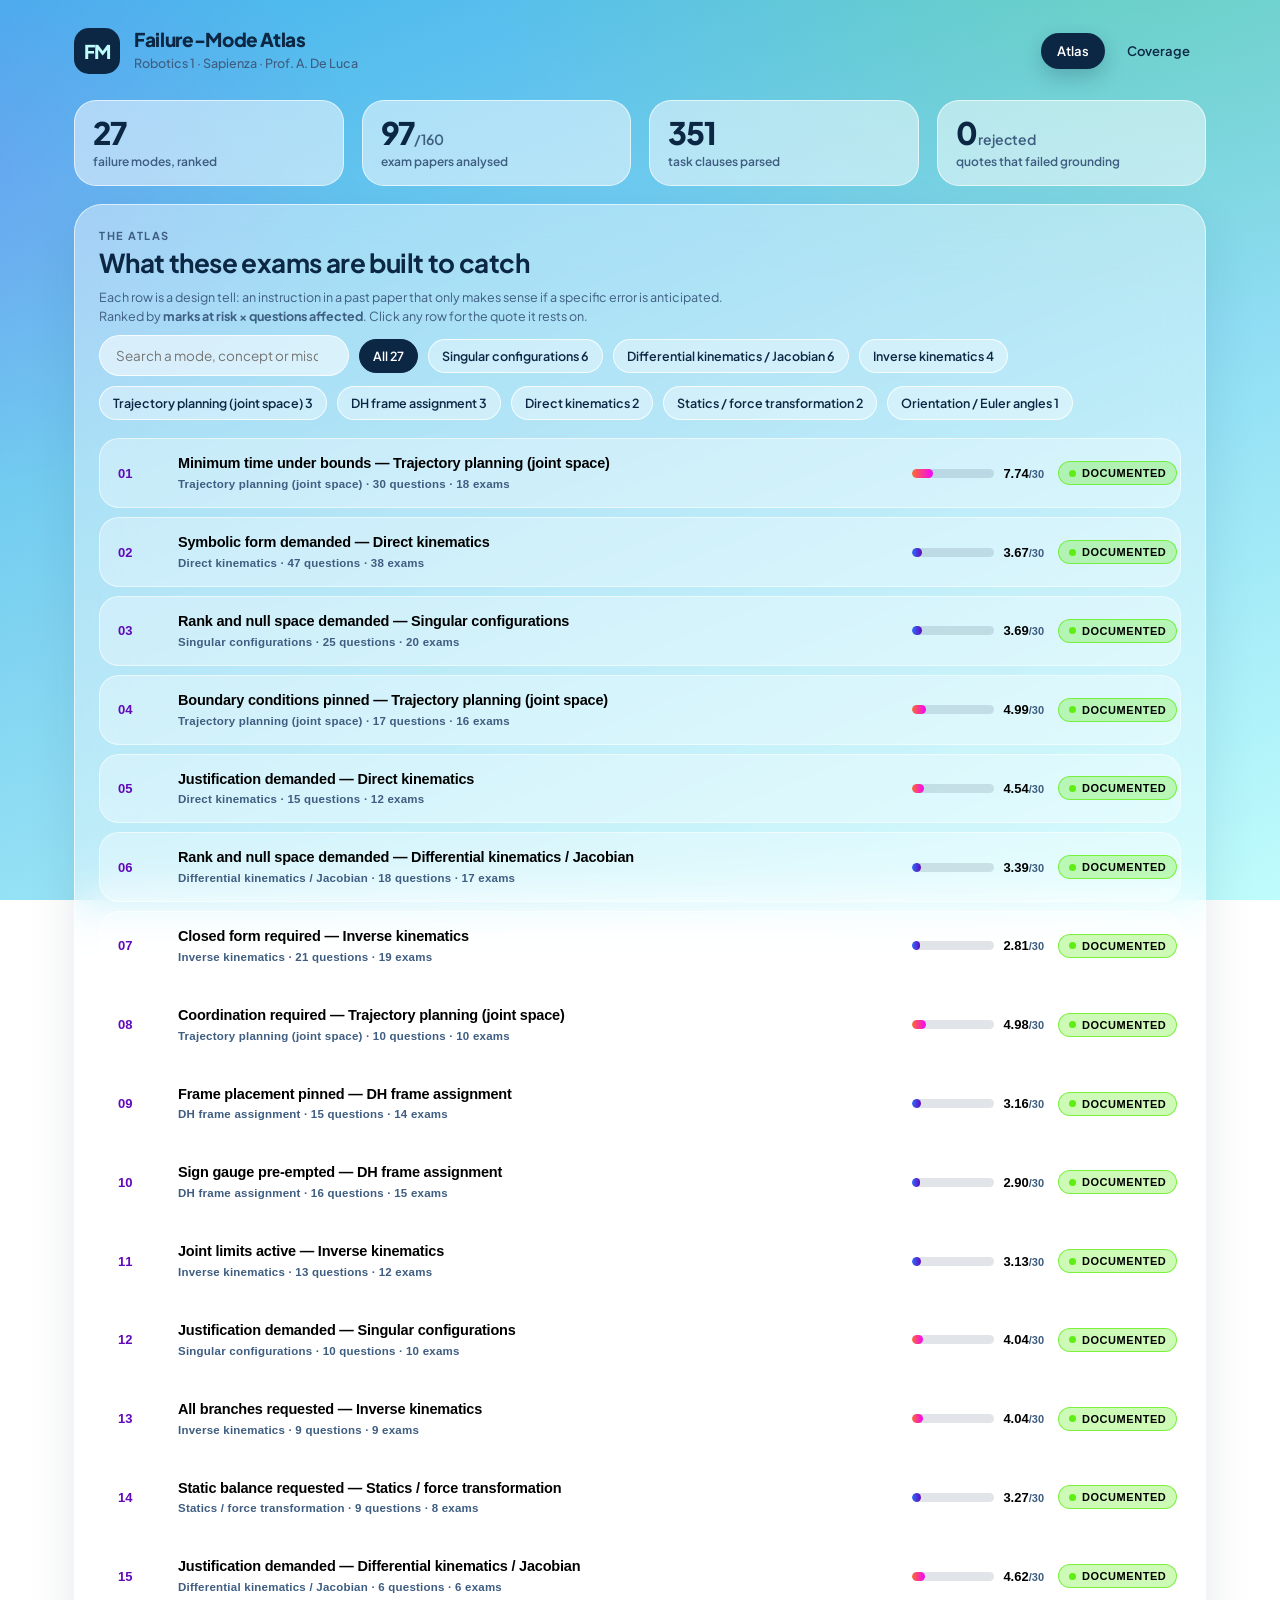
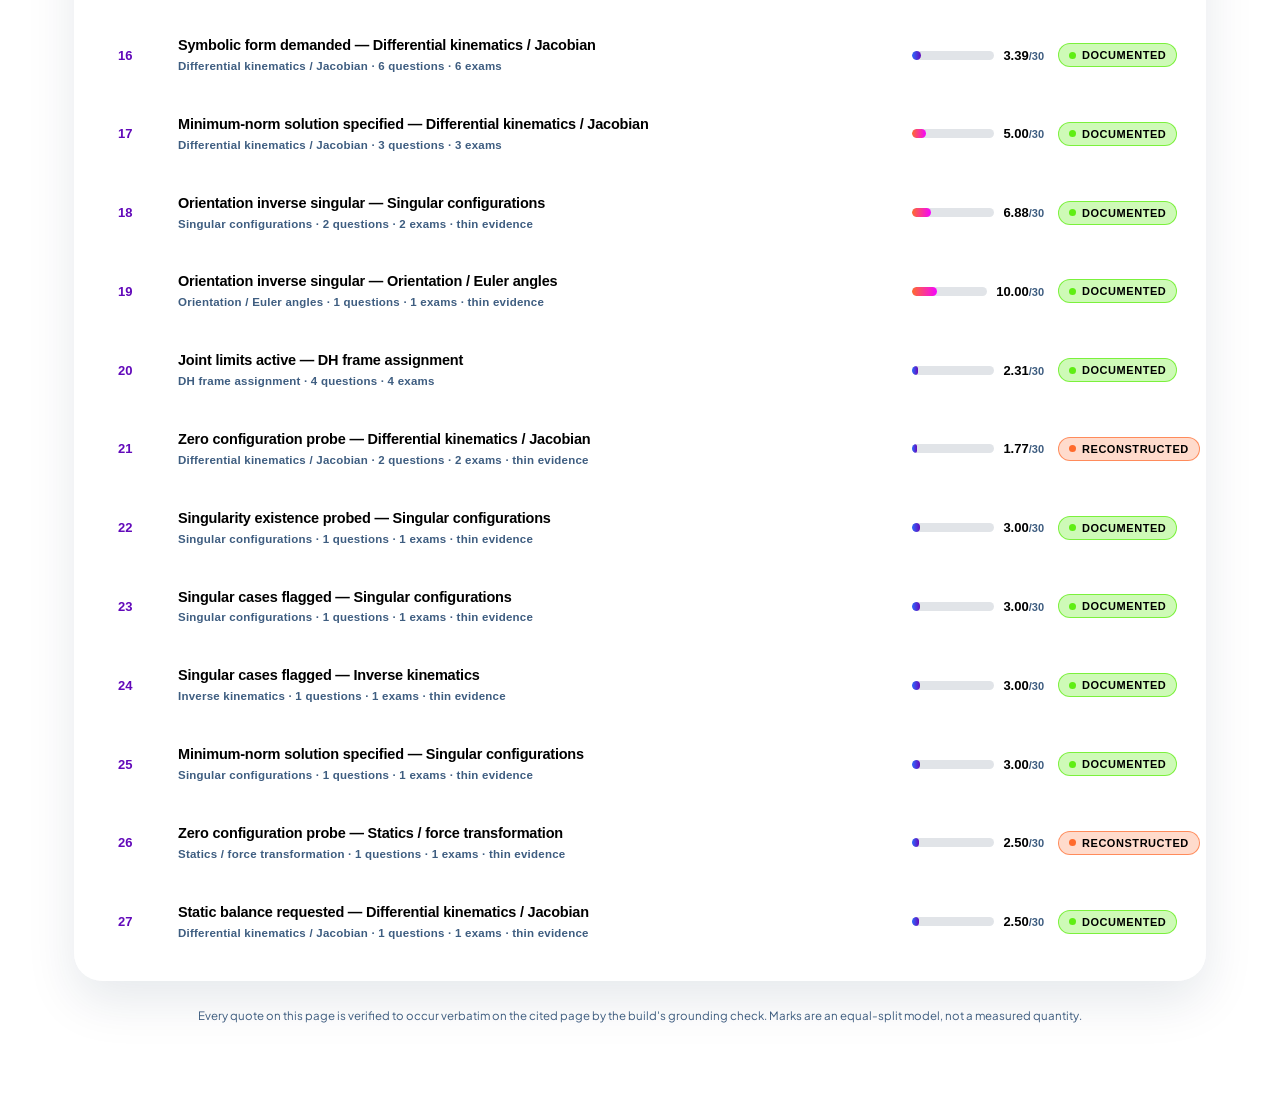
==== web/index.html @ cec6fcbe "feat: failure-mode atlas for Robotics 1 exams Build an evidence-linked atlas of the failure modes a " ====
<!doctype html>
<html lang="en">
<head>
<meta charset="utf-8">
<meta name="viewport" content="width=device-width, initial-scale=1">
<title>Failure-Mode Atlas — Robotics 1</title>
<link rel="preconnect" href="https://fonts.googleapis.com">
<link href="https://fonts.googleapis.com/css2?family=Plus+Jakarta+Sans:wght@400;500;600;700;800&display=swap" rel="stylesheet">
<style>
:root{
  --ink:#0C2744; --muted:#3E5D80;
  --lime:#5FEE13; --orange:#FF6A2C; --blue:#2E6BFF; --magenta:#F404FF; --violet:#6209BA;
  --panel:rgba(255,255,255,.40); --edge:rgba(255,255,255,.62);
  --r:28px;
}
*{box-sizing:border-box}
html,body{margin:0;min-height:100%}
body{
  font-family:"Plus Jakarta Sans",ui-sans-serif,system-ui,-apple-system,"Segoe UI",sans-serif;
  color:var(--ink);
  background:
    radial-gradient(1100px 700px at 88% -10%, rgba(94,238,19,.22), transparent 60%),
    radial-gradient(900px 600px at -10% 20%, rgba(244,4,255,.14), transparent 55%),
    linear-gradient(158deg,#44B4EC 0%,#7FD3F1 45%,#BFFCFC 100%);
  background-attachment:fixed;
  -webkit-font-smoothing:antialiased;
}
a{color:inherit}
.wrap{max-width:1180px;margin:0 auto;padding:28px 24px 80px}

/* ---------- chrome ---------- */
.top{display:flex;align-items:center;gap:18px;flex-wrap:wrap;margin-bottom:26px}
.brand{display:flex;align-items:center;gap:14px;min-width:280px}
.mark{width:46px;height:46px;border-radius:15px;background:var(--ink);color:#BFFCFC;
  display:grid;place-items:center;font-weight:800;font-size:19px;letter-spacing:-.5px;flex:none}
.brand h1{font-size:19px;margin:0;font-weight:800;letter-spacing:-.35px;line-height:1.15}
.brand p{margin:3px 0 0;font-size:12.5px;color:var(--muted);font-weight:500}
nav{display:flex;gap:6px;margin-left:auto;flex-wrap:wrap}
nav a{font-size:13px;font-weight:600;padding:9px 15px;border-radius:999px;text-decoration:none;
  color:var(--ink);border:1px solid transparent;transition:.16s}
nav a:hover{background:rgba(255,255,255,.35)}
nav a.on{background:var(--ink);color:#fff;box-shadow:0 8px 20px rgba(12,39,68,.22)}

/* ---------- panels ---------- */
.panel{background:var(--panel);border:1px solid var(--edge);border-radius:var(--r);
  backdrop-filter:blur(26px);-webkit-backdrop-filter:blur(26px);
  box-shadow:0 20px 50px rgba(12,39,68,.10);padding:24px}
.panel+.panel{margin-top:18px}
.grid{display:grid;gap:18px}
.g4{grid-template-columns:repeat(4,1fr)}
.g2{grid-template-columns:1.45fr 1fr}
@media(max-width:900px){.g4{grid-template-columns:repeat(2,1fr)}.g2{grid-template-columns:1fr}}

/* ---------- type ---------- */
.eyebrow{font-size:11px;letter-spacing:.14em;text-transform:uppercase;color:var(--muted);font-weight:700}
h2{font-size:26px;margin:6px 0 10px;letter-spacing:-.6px;line-height:1.15}
h3{font-size:15px;margin:0 0 10px;letter-spacing:-.2px}
p{margin:0 0 10px;line-height:1.55;font-size:14px}
.small{font-size:12.5px;color:var(--muted);line-height:1.5}
.mono{font-variant-numeric:tabular-nums}

/* ---------- stat cards ---------- */
.stat{background:rgba(255,255,255,.5);border:1px solid var(--edge);border-radius:22px;padding:16px 18px}
.stat .n{font-size:31px;font-weight:800;letter-spacing:-1.2px;line-height:1}
.stat .n small{font-size:14px;font-weight:600;color:var(--muted);letter-spacing:0}
.stat .k{font-size:12px;color:var(--muted);font-weight:600;margin-top:6px}

/* ---------- controls ---------- */
.controls{display:flex;gap:10px;flex-wrap:wrap;align-items:center;margin:4px 0 18px}
input[type=search]{font:inherit;font-size:13.5px;padding:11px 16px;border-radius:999px;
  border:1px solid rgba(255,255,255,.8);background:rgba(255,255,255,.55);color:var(--ink);
  min-width:250px;outline:none}
input[type=search]:focus{background:#fff;border-color:var(--blue);box-shadow:0 0 0 4px rgba(46,107,255,.14)}
.chip{font:inherit;font-size:12.5px;font-weight:600;padding:8px 13px;border-radius:999px;cursor:pointer;
  border:1px solid rgba(255,255,255,.8);background:rgba(255,255,255,.38);color:var(--ink);transition:.15s}
.chip:hover{background:rgba(255,255,255,.7)}
.chip.on{background:var(--ink);color:#fff;border-color:var(--ink)}

/* ---------- rows ---------- */
.rows{display:flex;flex-direction:column;gap:9px}
.row{display:grid;grid-template-columns:46px 1fr 132px 104px;gap:14px;align-items:center;
  padding:15px 18px;border-radius:20px;background:rgba(255,255,255,.34);
  border:1px solid rgba(255,255,255,.55);cursor:pointer;transition:.16s;text-align:left}
.row:hover{background:rgba(255,255,255,.66);transform:translateY(-1px);
  box-shadow:0 14px 30px rgba(12,39,68,.12)}
.row .rank{font-size:13px;font-weight:800;color:var(--violet);font-variant-numeric:tabular-nums}
.row .t{font-size:14.5px;font-weight:700;letter-spacing:-.2px;line-height:1.3}
.row .t span{display:block;font-size:11.5px;font-weight:600;color:var(--muted);margin-top:4px;
  letter-spacing:.02em}
@media(max-width:820px){
  .row{grid-template-columns:38px 1fr;grid-template-areas:"r t" "m m"}
  .row .rank{grid-area:r}.row .t{grid-area:t}.row .meter{grid-area:m}
  .row .qty{display:none}
}

/* ---------- marks meter: a quantity against 30 ---------- */
.meter{display:flex;align-items:center;gap:9px}
.bar{position:relative;height:9px;flex:1;border-radius:99px;background:rgba(12,39,68,.12);overflow:hidden}
.bar i{position:absolute;inset:0 auto 0 0;border-radius:99px;background:linear-gradient(90deg,var(--blue),var(--violet))}
.bar.strong i{background:linear-gradient(90deg,var(--orange),var(--magenta))}
.qty{font-size:13px;font-weight:800;font-variant-numeric:tabular-nums;white-space:nowrap}
.qty small{font-weight:600;color:var(--muted);font-size:11px}

/* ---------- tags ---------- */
.tag{display:inline-flex;align-items:center;gap:6px;font-size:11px;font-weight:700;
  letter-spacing:.05em;text-transform:uppercase;padding:5px 10px;border-radius:99px;
  background:rgba(255,255,255,.6);border:1px solid rgba(255,255,255,.9)}
.dot{width:7px;height:7px;border-radius:99px;display:inline-block;flex:none}
.doc{background:rgba(95,238,19,.30);border-color:rgba(95,238,19,.75)}
.rec{background:rgba(255,106,44,.24);border-color:rgba(255,106,44,.7)}
.thin{background:rgba(244,4,255,.16);border-color:rgba(244,4,255,.5)}

/* ---------- detail ---------- */
.kv{display:grid;grid-template-columns:150px 1fr;gap:8px 18px;font-size:13.5px;line-height:1.5}
.kv dt{color:var(--muted);font-weight:600}
.kv dd{margin:0}
.quote{border-left:3px solid var(--lime);padding:2px 0 2px 16px;margin:8px 0 0;
  font-size:14px;line-height:1.6;letter-spacing:-.1px}
.quote.lecture{border-left-color:var(--blue)}
.evcard{background:rgba(255,255,255,.5);border:1px solid var(--edge);border-radius:20px;padding:16px 18px}
.evcard+.evcard{margin-top:12px}
.evhead{display:flex;align-items:baseline;gap:10px;flex-wrap:wrap;margin-bottom:4px}
.evhead b{font-size:13px}
.evhead code{font-size:11.5px;color:var(--muted);background:rgba(12,39,68,.06);padding:2px 7px;border-radius:6px}
.btn{font:inherit;font-size:12.5px;font-weight:700;padding:9px 14px;border-radius:99px;border:0;
  background:var(--ink);color:#fff;cursor:pointer;text-decoration:none;display:inline-block;transition:.15s}
.btn:hover{background:var(--violet)}
.btn.ghost{background:rgba(255,255,255,.55);color:var(--ink);border:1px solid rgba(255,255,255,.9)}
.btn.ghost:hover{background:#fff}

/* ---------- evidence viewer ---------- */
.page{font-size:13.5px;line-height:1.85;white-space:pre-wrap;word-break:break-word;
  background:rgba(255,255,255,.62);border-radius:20px;padding:22px 24px;
  border:1px solid rgba(255,255,255,.9);max-height:60vh;overflow:auto}
.page mark{background:linear-gradient(180deg,rgba(95,238,19,.55),rgba(95,238,19,.28));
  color:var(--ink);font-weight:700;border-radius:4px;padding:1px 2px;box-decoration-break:clone}
.page .lead{color:var(--muted)}
.pglabel{display:flex;gap:12px;align-items:center;flex-wrap:wrap;margin-bottom:12px}
.cite{font-size:12px;color:var(--muted);display:flex;gap:8px;align-items:center;flex-wrap:wrap}
.cite b{color:var(--ink)}

/* ---------- coverage ---------- */
table{width:100%;border-collapse:collapse;font-size:13px}
th,td{text-align:left;padding:9px 10px;border-bottom:1px solid rgba(12,39,68,.10)}
th{font-size:11px;text-transform:uppercase;letter-spacing:.09em;color:var(--muted);font-weight:700}
td.n{font-variant-numeric:tabular-nums;font-weight:700;width:88px}
.bad{color:#B3200B;font-weight:700}
.good{color:#1F7A00;font-weight:700}
ul{margin:6px 0 0;padding-left:20px;font-size:13.5px;line-height:1.6}
li{margin-bottom:5px}
.note{border-left:3px solid var(--orange);padding:2px 0 2px 14px;font-size:13px;color:var(--ink);
  background:rgba(255,106,44,.08);border-radius:0 12px 12px 0;padding:10px 14px;margin:12px 0}
.kbd{font-size:11.5px;font-weight:700;background:rgba(12,39,68,.08);padding:2px 7px;border-radius:6px}
footer{margin-top:26px;font-size:11.5px;color:var(--muted);text-align:center;line-height:1.6}
</style>
</head>
<body>
<div class="wrap">
  <div class="top">
    <div class="brand">
      <div class="mark">FM</div>
      <div>
        <h1>Failure-Mode Atlas</h1>
        <p>Robotics 1 · Sapienza · Prof. A. De Luca</p>
      </div>
    </div>
    <nav id="nav">
      <a href="#/" data-nav="atlas">Atlas</a>
      <a href="#/coverage" data-nav="coverage">Coverage</a>
    </nav>
  </div>
  <main id="app"></main>
  <footer>
    Every quote on this page is verified to occur verbatim on the cited page by the build's
    grounding check. Marks are an equal-split model, not a measured quantity.
  </footer>
</div>

<script id="d-atlas" type="application/json">[
 {
  "id": "FM-DT-11-trajectory",
  "title": "Minimum time under bounds — Trajectory planning (joint space)",
  "rule_id": "DT-11",
  "trigger": "Minimum-time motion subject to acceleration or velocity bounds.",
  "wrong_turn": "Times the motion by picking a comfortable duration, or uses a symmetric profile that satisfies the bound on one joint only.",
  "root_misconception": "A feasible trajectory is a minimal one if it looks tight.",
  "concepts": [
   "trajectory"
  ],
  "evidence": {
   "exam": {
    "doc": "Robotics1_26.07.13",
    "ref": "Exercise 2, p. 2",
    "quote": "polynomial joint trajectory q(t) that realizes a coordinated motion in minimum time T of two robot joints from q(0) = (0, −π/2) to q(T ) = (π/4, π/4) [rad], with boundary conditions q̇(0) = q̈(0)"
   },
   "lecture": {
    "doc": "13_TrajectoryPlanning",
    "ref": "p. 29",
    "quote": "Trajectory planning in joint space"
   }
  },
  "probe": "Which joint saturates its bound first, and for how long?",
  "correction": "Each joint has its own minimal time under its own bound. The coordinated time is the maximum, then the slower joint is scaled to fill it.",
  "marks_at_risk": 7.74,
  "strength": "documented",
  "confidence": 0.95,
  "questions_affected": 30,
  "exams_affected": 18,
  "marks_per_exam_all": 1.44,
  "occurrences": [
   {
    "doc": "Robotics1_26.07.13",
    "ref": "Robotics1_26.07.13 / Exercise 2 / clause 1",
    "page": 2,
    "quote": "polynomial joint trajectory q(t) that realizes a coordinated motion in minimum time T of two robot joints from q(0) = (0, −π/2) to q(T ) = (π/4, π/4) [rad], with boundary conditions q̇(0) = q̈(0)"
   },
   {
    "doc": "Robotics1_12.01.11",
    "ref": "Robotics1_12.01.11 / Exercise 2 / 3",
    "page": 1,
    "quote": "the obtained minimum time trajectory unique for this problem? Motivate the answer. [150 minutes; open books] Bonus Exercise (30 additional minutes available) Write a Matlab program that plots"
   },
   {
    "doc": "Robotics1_15.02.06",
    "ref": "Robotics1_15.02.06 / Exercise 2 / clause 1",
    "page": 2,
    "quote": "trajectory p(t) from A to B that performs the transfer in minimum time T under the maximum velocity and acceleration constraints kṗ(t)k ≤ Vmax , kp̈(t)k ≤ Amax , t ∈ [0, T ], and the"
   },
   {
    "doc": "Robotics1_15.02.06_long",
    "ref": "Robotics1_15.02.06_long / Exercise 2 / clause 1",
    "page": 2,
    "quote": "trajectory p(t) from A to B that performs the transfer in minimum time T under the maximum velocity and acceleration constraints kṗ(t)k ≤ Vmax , kp̈(t)k ≤ Amax , t ∈ [0, T ], and the"
   }
  ],
  "thin_evidence": false
 },
 {
  "id": "FM-DT-04-direct_kinematics",
  "title": "Symbolic form demanded — Direct kinematics",
  "rule_id": "DT-04",
  "trigger": "The task requires a symbolic expression, not a number.",
  "wrong_turn": "Substitutes the numeric link lengths at the first opportunity, then cannot simplify, factor or find the singular set later.",
  "root_misconception": "Numbers make it concrete, so numbering early is safer.",
  "concepts": [
   "direct_kinematics"
  ],
  "evidence": {
   "exam": {
    "doc": "Robotics1_18.01.11",
    "ref": "Exercise 1, p. 1",
    "quote": "the Denavit-Hartenberg (DH) convention and complete the as- sociated symbolic table of parameters, specifying also the signs of the non-zero constant parameters. Draw the frames and fill in the table directly on the extra sheet"
   },
   "lecture": {
    "doc": "09_DirectKinematics",
    "ref": "p. 8",
    "quote": "Direct kinematics of 2R planar robot just using"
   }
  },
  "probe": "Write k(q) with the link lengths still as symbols; where does l2 appear twice?",
  "correction": "Carry symbols to the end. Numbers are a final check, never an intermediate step, because the structure is what is being marked.",
  "marks_at_risk": 3.67,
  "strength": "documented",
  "confidence": 0.95,
  "questions_affected": 47,
  "exams_affected": 38,
  "marks_per_exam_all": 1.44,
  "occurrences": [
   {
    "doc": "Robotics1_18.01.11",
    "ref": "Robotics1_18.01.11 / Exercise 1 / 1",
    "page": 1,
    "quote": "the Denavit-Hartenberg (DH) convention and complete the as- sociated symbolic table of parameters, specifying also the signs of the non-zero constant parameters. Draw the frames and fill in the table directly on the extra sheet"
   },
   {
    "doc": "Robotics1_19.02.05",
    "ref": "Robotics1_19.02.05 / Exercise 1 / a",
    "page": 1,
    "quote": "ciated table of parameters, specifying the signs of all constant symbolic parameters. Keep base frame (frame 0) and last frame (the end-effector frame 4) as defined in Fig. 1 (these frames satisfy already the DH requirements!)."
   },
   {
    "doc": "Robotics1_23.01.23",
    "ref": "Robotics1_23.01.23 / Exercise 2 / clause 1",
    "page": 1,
    "quote": "Provide then the symbolic expression of w pW (q) in explicit form. 1 TIAGo - Robot Workspace versatility: https://youtu.be/6BwRqwD066g (1’08”); TIAGo - Gravity compensation: https://youtu.be/EjIggPKy0T0 (1’23”). 1"
   },
   {
    "doc": "Robotics1_21.10.19",
    "ref": "Robotics1_21.10.19 / Exercise 2 / clause 1",
    "page": 1,
    "quote": "For the robot in Fig. 1, using the associated symbolic DH parameters, determine a smooth and coordinated rest-to-rest joint trajectory that will move in T seconds the robot gripper from the initial position pi ="
   }
  ],
  "thin_evidence": false
 },
 {
  "id": "FM-DT-10-singularity",
  "title": "Rank and null space demanded — Singular configurations",
  "rule_id": "DT-10",
  "trigger": "The task asks for rank and a null-space basis, not just 'J is singular'.",
  "wrong_turn": "Computes det(J) = 0, declares a singularity, and moves on without producing rank or any basis.",
  "root_misconception": "Singular means the determinant vanished; the structure of what collapsed is extra.",
  "concepts": [
   "singularity"
  ],
  "evidence": {
   "exam": {
    "doc": "Robotics1_18.02.05",
    "ref": "Exercise 3, p. 1",
    "quote": "next a configuration q 0 where J L is full rank, and substitute all the available numerical data in this matrix. Sketch this configuration and compute then a non-zero joint velocity q̇ 0 ∈ R4 such"
   },
   "lecture": {
    "doc": "11_DifferentialKinematics",
    "ref": "p. 32",
    "quote": "finding and analyzing in advance the mobility of a robot helps in singularity avoidance during trajectory planning and motion control"
   }
  },
  "probe": "If det(J) = 0, what is rank(J) here, and name one vector J sends to zero.",
  "correction": "Compute rank explicitly and exhibit a null vector. The null space is the self-motion — that is the physically meaningful output.",
  "marks_at_risk": 3.69,
  "strength": "documented",
  "confidence": 0.95,
  "questions_affected": 25,
  "exams_affected": 20,
  "marks_per_exam_all": 0.76,
  "occurrences": [
   {
    "doc": "Robotics1_18.02.05",
    "ref": "Robotics1_18.02.05 / Exercise 3 / 3",
    "page": 1,
    "quote": "next a configuration q 0 where J L is full rank, and substitute all the available numerical data in this matrix. Sketch this configuration and compute then a non-zero joint velocity q̇ 0 ∈ R4 such"
   },
   {
    "doc": "Robotics1_20.09.11",
    "ref": "Robotics1_20.09.11 / Exercise 4 / clause 1",
    "page": 2,
    "quote": "Find all (singular) configurations q \u0005 where the rank of the Jacobian J (q) is equal to 2 and all configurations q ∗ where the rank is equal to 1."
   },
   {
    "doc": "Robotics1_22.01.11",
    "ref": "Robotics1_22.01.11 / Exercise 3 / iii",
    "page": 2,
    "quote": "singular configuration q s , determine a basis for the null space N {J t (q s )} and a basis for the range space R{J t (q s )}. Both bases should"
   },
   {
    "doc": "Robotics1_22.06.10",
    "ref": "Robotics1_22.06.10 / Exercise 1 / 5",
    "page": 1,
    "quote": "singularity q s where rank J (q s ) = 1, find an admissible end-effector velocity v s ∈ R3 and a joint velocity q̇ s ∈ R3 such that"
   }
  ],
  "thin_evidence": false
 },
 {
  "id": "FM-DT-09-trajectory",
  "title": "Boundary conditions pinned — Trajectory planning (joint space)",
  "rule_id": "DT-09",
  "trigger": "Velocity and acceleration are pinned at both ends.",
  "wrong_turn": "Fits position only and produces a trajectory with a velocity jump at the endpoints, or forgets that a cubic cannot zero acceleration too.",
  "root_misconception": "Boundary conditions on position are the ones that matter; velocity follows along.",
  "concepts": [
   "trajectory"
  ],
  "evidence": {
   "exam": {
    "doc": "Robotics1_15.02.06",
    "ref": "Exercise 2, p. 2",
    "quote": "with trapezoidal speed profile so as to obtain a rest-to-rest circular trajectory p(t) from A to B that performs the transfer in minimum time T under the maximum velocity and acceleration constraints kṗ(t)k ≤ Vmax"
   },
   "lecture": {
    "doc": "13_TrajectoryPlanning",
    "ref": "p. 29",
    "quote": "Trajectory planning in joint space"
   }
  },
  "probe": "How many boundary conditions did you impose, and how many free coefficients does your polynomial have?",
  "correction": "Count degrees of freedom against conditions before choosing the degree. Cubic zeroes velocity; quintic is needed to zero acceleration too.",
  "marks_at_risk": 4.99,
  "strength": "documented",
  "confidence": 0.95,
  "questions_affected": 17,
  "exams_affected": 16,
  "marks_per_exam_all": 0.82,
  "occurrences": [
   {
    "doc": "Robotics1_15.02.06",
    "ref": "Robotics1_15.02.06 / Exercise 2 / clause 1",
    "page": 2,
    "quote": "with trapezoidal speed profile so as to obtain a rest-to-rest circular trajectory p(t) from A to B that performs the transfer in minimum time T under the maximum velocity and acceleration constraints kṗ(t)k ≤ Vmax"
   },
   {
    "doc": "Robotics1_15.02.06_long",
    "ref": "Robotics1_15.02.06_long / Exercise 2 / clause 1",
    "page": 2,
    "quote": "with trapezoidal speed profile so as to obtain a rest-to-rest circular trajectory p(t) from A to B that performs the transfer in minimum time T under the maximum velocity and acceleration constraints kṗ(t)k ≤ Vmax"
   },
   {
    "doc": "Robotics1_21.10.19",
    "ref": "Robotics1_21.10.19 / Exercise 2 / clause 1",
    "page": 1,
    "quote": "the associated symbolic DH parameters, determine a smooth and coordinated rest-to-rest joint trajectory that will move in T seconds the robot gripper from the initial position pi = (a1 + a3 , 0, 0) to the"
   },
   {
    "doc": "Robotics1_21.09.10",
    "ref": "Robotics1_21.09.10 / Exercise 2 / clause 1",
    "page": 1,
    "quote": "generic value L for link lengths), determine a smooth, coordinated rest-to-rest joint trajectory q d (t) that will move the robot in T seconds from the initial value r i = (2L, 0, π/4) of the"
   }
  ],
  "thin_evidence": false
 },
 {
  "id": "FM-DT-08-direct_kinematics",
  "title": "Justification demanded — Direct kinematics",
  "rule_id": "DT-08",
  "trigger": "A 'show that' / 'justify' imperative whose conclusion is already given.",
  "wrong_turn": "Substitutes a number, sees it works, and writes 'verified'. Or restates the claim in different words.",
  "root_misconception": "Matching the stated answer is the same as establishing it.",
  "concepts": [
   "direct_kinematics"
  ],
  "evidence": {
   "exam": {
    "doc": "Robotics1_25.06.11",
    "ref": "Exercise 2, p. 1",
    "quote": "joints!] Evaluate numerically the direct kinematics in this configuration and verify the correctness of the obtained end-effector position and orientation with respect to the base frame RF0 . Figure 1: The ABB CBR 15000 collaborative robot."
   },
   "lecture": {
    "doc": "09_DirectKinematics",
    "ref": "p. 8",
    "quote": "Direct kinematics of 2R planar robot just using"
   }
  },
  "probe": "Show me the step where the conclusion follows — what would break if the claim were false?",
  "correction": "Prove the general case symbolically; use the numeric instance only as a check. 'Show that' is a proof obligation, not a spot-check.",
  "marks_at_risk": 4.54,
  "strength": "documented",
  "confidence": 0.95,
  "questions_affected": 15,
  "exams_affected": 12,
  "marks_per_exam_all": 0.56,
  "occurrences": [
   {
    "doc": "Robotics1_25.06.11",
    "ref": "Robotics1_25.06.11 / Exercise 2 / 4",
    "page": 1,
    "quote": "joints!] Evaluate numerically the direct kinematics in this configuration and verify the correctness of the obtained end-effector position and orientation with respect to the base frame RF0 . Figure 1: The ABB CBR 15000 collaborative robot."
   },
   {
    "doc": "Robotics1_21.06.11",
    "ref": "Robotics1_21.06.11 / Exercise 2 / b",
    "page": 1,
    "quote": "torques and a force) needed for static balance. Comments that justify intuitively some of the obtained results are welcome! 1 Use these coordinates in your developments. Note that q and q are not DH variables. 1"
   },
   {
    "doc": "Robotics1_20.01.07",
    "ref": "Robotics1_20.01.07 / Exercise 3 / d",
    "page": 2,
    "quote": "that the third link has length L = 1 [m]. Show that the parametrized Cartesian task implies also a unique parametrized path in the robot joint space, and provide the analytic expression of q = q(s)."
   },
   {
    "doc": "Robotics1_19.01.11",
    "ref": "Robotics1_19.01.11 / Exercise 3 / b",
    "page": 2,
    "quote": "end-effector acceleration, kp̈k ≤ Ac = 10 m/s2 . (3) Verify whether the previous solution q a∗ (t) satisfies the bound (3) or not. If not, propose a modified joint trajectory q b∗ (t) such that"
   }
  ],
  "thin_evidence": false
 },
 {
  "id": "FM-DT-10-jacobian",
  "title": "Rank and null space demanded — Differential kinematics / Jacobian",
  "rule_id": "DT-10",
  "trigger": "The task asks for rank and a null-space basis, not just 'J is singular'.",
  "wrong_turn": "Computes det(J) = 0, declares a singularity, and moves on without producing rank or any basis.",
  "root_misconception": "Singular means the determinant vanished; the structure of what collapsed is extra.",
  "concepts": [
   "jacobian"
  ],
  "evidence": {
   "exam": {
    "doc": "Robotics1_18.02.05",
    "ref": "Exercise 3, p. 1",
    "quote": "next a configuration q 0 where J L is full rank, and substitute all the available numerical data in this matrix. Sketch this configuration and compute then a non-zero joint velocity q̇ 0 ∈ R4 such"
   },
   "lecture": {
    "doc": "11_DifferentialKinematics",
    "ref": "p. 2",
    "quote": "instantaneous velocity mappings can be obtained through time differentiation of the direct kinematics or in a geometric way, directly at the differential level"
   }
  },
  "probe": "If det(J) = 0, what is rank(J) here, and name one vector J sends to zero.",
  "correction": "Compute rank explicitly and exhibit a null vector. The null space is the self-motion — that is the physically meaningful output.",
  "marks_at_risk": 3.39,
  "strength": "documented",
  "confidence": 0.95,
  "questions_affected": 18,
  "exams_affected": 17,
  "marks_per_exam_all": 0.59,
  "occurrences": [
   {
    "doc": "Robotics1_18.02.05",
    "ref": "Robotics1_18.02.05 / Exercise 3 / 3",
    "page": 1,
    "quote": "next a configuration q 0 where J L is full rank, and substitute all the available numerical data in this matrix. Sketch this configuration and compute then a non-zero joint velocity q̇ 0 ∈ R4 such"
   },
   {
    "doc": "Robotics1_20.09.11",
    "ref": "Robotics1_20.09.11 / Exercise 4 / clause 1",
    "page": 2,
    "quote": "Find all (singular) configurations q \u0005 where the rank of the Jacobian J (q) is equal to 2 and all configurations q ∗ where the rank is equal to 1."
   },
   {
    "doc": "Robotics1_25.01.13_with_midterm_text",
    "ref": "Robotics1_25.01.13_with_midterm_text / Exercise 1 / b",
    "page": 1,
    "quote": "When the robot is in a configuration q s with all strictly positive joint values and such that the matrix J p (q s ) loses rank:"
   },
   {
    "doc": "Robotics1_17.07.11",
    "ref": "Robotics1_17.07.11 / Exercise 1 / 3",
    "page": 1,
    "quote": "Derive the explicit expression of the 6 × 5 geometric Jacobian J (q) and analyze if and when this matrix loses full rank."
   }
  ],
  "thin_evidence": false
 },
 {
  "id": "FM-DT-06-inverse_kinematics",
  "title": "Closed form required — Inverse kinematics",
  "rule_id": "DT-06",
  "trigger": "The task asks for an analytic inverse, not an iterative one.",
  "wrong_turn": "Sets up Newton's iteration and stops when the residual is small, delivering a point rather than a solution set.",
  "root_misconception": "A sufficiently good numeric answer is the same object as the closed form.",
  "concepts": [
   "inverse_kinematics"
  ],
  "evidence": {
   "exam": {
    "doc": "Robotics1_Midterm_2025-26_25.11.21",
    "ref": "Exercise 5b, p. 2",
    "quote": "For a desired r d , solve in closed form the inverse kinematics problem of this robot, assuming that joints have unlimited range. In doing so, identify the conditions for the existence and the"
   },
   "lecture": {
    "doc": "10_InverseKinematics",
    "ref": "p. 3",
    "quote": "Inverse kinematics problem"
   }
  },
  "probe": "How many distinct q map to your p_d, and which equation did you use to separate them?",
  "correction": "Isolate q1 from the position equation, then solve the remaining planar sub-problem. The count of branches is part of the answer.",
  "marks_at_risk": 2.81,
  "strength": "documented",
  "confidence": 0.95,
  "questions_affected": 21,
  "exams_affected": 19,
  "marks_per_exam_all": 0.55,
  "occurrences": [
   {
    "doc": "Robotics1_Midterm_2025-26_25.11.21",
    "ref": "Robotics1_Midterm_2025-26_25.11.21 / Exercise 5 / b",
    "page": 2,
    "quote": "For a desired r d , solve in closed form the inverse kinematics problem of this robot, assuming that joints have unlimited range. In doing so, identify the conditions for the existence and the"
   },
   {
    "doc": "Robotics1_24.11.07_text",
    "ref": "Robotics1_24.11.07_text / Exercise 2 / clause 1",
    "page": 1,
    "quote": "variables in Exercise 1, solve the inverse kinematics problem in closed form for the PPR planar robot in terms of\b the components of the end-effector task vector r = (w pe,x , w pe,y , w"
   },
   {
    "doc": "Robotics1_Midterm_2026-27_26.11.13_text",
    "ref": "Robotics1_Midterm_2026-27_26.11.13_text / Exercise 3 / 3",
    "page": 1,
    "quote": "last DH frame, find all inverse kinematics (IK) solutions in closed form. Characterize the regular case, singular cases (if any), and when no solution exists (if this may happen)."
   },
   {
    "doc": "Robotics1_MidTerm_2024-25_24.11.22",
    "ref": "Robotics1_MidTerm_2024-25_24.11.22 / Exercise 5 / 2",
    "page": 2,
    "quote": "Solve the inverse kinematics problem in closed form for a given r d ∈ R4 , determining also the possible singular situations. With L = 1.5 m, provide the numerical solutions for"
   }
  ],
  "thin_evidence": false
 },
 {
  "id": "FM-DT-12-trajectory",
  "title": "Coordination required — Trajectory planning (joint space)",
  "rule_id": "DT-12",
  "trigger": "Two joints or two robots must arrive together.",
  "wrong_turn": "Plans each joint independently to its own minimum time, so they finish at different instants and the path is not what was asked.",
  "root_misconception": "Synchronising is a detail of presentation; each axis is a separate problem.",
  "concepts": [
   "trajectory"
  ],
  "evidence": {
   "exam": {
    "doc": "Robotics1_21.10.19",
    "ref": "Exercise 2, p. 1",
    "quote": "using the associated symbolic DH parameters, determine a smooth and coordinated rest-to-rest joint trajectory that will move in T seconds the robot gripper from the initial position pi = (a1 + a3 , 0, 0) to"
   },
   "lecture": {
    "doc": "13_TrajectoryPlanning",
    "ref": "p. 29",
    "quote": "Trajectory planning in joint space"
   }
  },
  "probe": "Joint 2 finishes after joint 1 — what is the end-effector doing in between?",
  "correction": "Plan per joint, take the maximum duration, then time-scale every other joint to match. Coordination is a constraint, not a tidy-up.",
  "marks_at_risk": 4.98,
  "strength": "documented",
  "confidence": 0.95,
  "questions_affected": 10,
  "exams_affected": 10,
  "marks_per_exam_all": 0.51,
  "occurrences": [
   {
    "doc": "Robotics1_21.10.19",
    "ref": "Robotics1_21.10.19 / Exercise 2 / clause 1",
    "page": 1,
    "quote": "using the associated symbolic DH parameters, determine a smooth and coordinated rest-to-rest joint trajectory that will move in T seconds the robot gripper from the initial position pi = (a1 + a3 , 0, 0) to"
   },
   {
    "doc": "Robotics1_26.07.13",
    "ref": "Robotics1_26.07.13 / Exercise 2 / clause 1",
    "page": 2,
    "quote": "Determine a polynomial joint trajectory q(t) that realizes a coordinated motion in minimum time T of two robot joints from q(0) = (0, −π/2) to q(T ) = (π/4, π/4) [rad], with boundary conditions q̇(0)"
   },
   {
    "doc": "Robotics1_21.09.10",
    "ref": "Robotics1_21.09.10 / Exercise 2 / clause 1",
    "page": 1,
    "quote": "generic value L for link lengths), determine a smooth, coordinated rest-to-rest joint trajectory q d (t) that will move the robot in T seconds from the initial value r i = (2L, 0, π/4) of"
   },
   {
    "doc": "Robotics1_20.01.07",
    "ref": "Robotics1_20.01.07 / Exercise 3 / b",
    "page": 2,
    "quote": "From this state, plan a state-to-rest coordinated Cartesian motion that will complete the task in a given time T = 2, with continuity up to the acceleration (including at the two ends"
   }
  ],
  "thin_evidence": false
 },
 {
  "id": "FM-DT-14-dh_frames",
  "title": "Frame placement pinned — DH frame assignment",
  "rule_id": "DT-14",
  "trigger": "The task dictates where a frame origin must sit.",
  "wrong_turn": "Places the last frame at the flange instead of the specified point, then inherits an offset that contaminates every later answer.",
  "root_misconception": "Frame origins are arbitrary as long as the transform is right.",
  "concepts": [
   "dh_frames"
  ],
  "evidence": {
   "exam": {
    "doc": "Robotics1_17.01.11",
    "ref": "Exercise 1, p. 1",
    "quote": "the link frames according to the Denavit-Hartenberg convention. Place the origin of the last frame coincident with point P . Make the free choices that are available so as to eliminate (i.e., “zeroing out”) as many"
   },
   "lecture": {
    "doc": "09_DirectKinematics",
    "ref": "p. 12",
    "quote": "Denavit-Hartenberg (DH) frames joint axis joint axis joint"
   }
  },
  "probe": "Your origin sits at the flange — what is the constant offset to P, and which matrix absorbed it?",
  "correction": "Place origins to the stated rule first; frame choice is a convention you must honour, and every downstream matrix depends on it.",
  "marks_at_risk": 3.16,
  "strength": "documented",
  "confidence": 0.95,
  "questions_affected": 15,
  "exams_affected": 14,
  "marks_per_exam_all": 0.46,
  "occurrences": [
   {
    "doc": "Robotics1_17.01.11",
    "ref": "Robotics1_17.01.11 / Exercise 1 / 1",
    "page": 1,
    "quote": "the link frames according to the Denavit-Hartenberg convention. Place the origin of the last frame coincident with point P . Make the free choices that are available so as to eliminate (i.e., “zeroing out”) as many"
   },
   {
    "doc": "Robotics1_23.03.24_text",
    "ref": "Robotics1_23.03.24_text / Exercise 1 / 1",
    "page": 1,
    "quote": "convention and provide the corresponding table of parameters. The origin of the last DH frame should coincide with point P . Specify the signs of the linear DH parameters that are constant and non-zero, as"
   },
   {
    "doc": "Robotics1_26.09.14",
    "ref": "Robotics1_26.09.14 / Exercise 3 / a",
    "page": 2,
    "quote": "frames according to the standard Denavit-Hartenberg (DH) convention, placing the origin of the last frame at point P . Draw the DH frames on the robot and provide the corresponding table of parameters."
   },
   {
    "doc": "Robotics1_26.01.12",
    "ref": "Robotics1_26.01.12 / Exercise 1 / 1",
    "page": 1,
    "quote": "Denavit-Hartenberg (DH) convention and determine the corresponding table of parameters. Place the origin of the last DH frame at the center of the rolling tool. Draw the frames directly on the figure."
   }
  ],
  "thin_evidence": false
 },
 {
  "id": "FM-DT-01-dh_frames",
  "title": "Sign gauge pre-empted — DH frame assignment",
  "rule_id": "DT-01",
  "trigger": "The task constrains the sign of the DH parameters before the student starts.",
  "wrong_turn": "Assigns z-axes in the opposite direction, so d or a come out negative, then flips a sign somewhere downstream to compensate.",
  "root_misconception": "DH parameters are whatever the diagram shows; the convention is decoration rather than a gauge choice you must declare.",
  "concepts": [
   "dh_frames"
  ],
  "evidence": {
   "exam": {
    "doc": "Robotics1_24.02.16",
    "ref": "Exercise 2a, p. 2",
    "quote": "Denavit-Hartenberg (D-H) convention, so that all constant D-H parameters are non-negative. Provide the table with the corresponding parameters. The first frame should be placed on the floor at the robot base and the origin of the"
   },
   "lecture": {
    "doc": "09_DirectKinematics",
    "ref": "p. 12",
    "quote": "Denavit-Hartenberg (DH) frames joint axis joint axis joint"
   }
  },
  "probe": "For this arm, which DH entries can be made nonnegative, and which axis direction did you have to reverse to do it?",
  "correction": "Fix the z-axis direction rule first, then read the table off. Verify the sign of every d and a against the drawn axis before writing k(q).",
  "marks_at_risk": 2.9,
  "strength": "documented",
  "confidence": 0.95,
  "questions_affected": 16,
  "exams_affected": 15,
  "marks_per_exam_all": 0.45,
  "occurrences": [
   {
    "doc": "Robotics1_24.02.16",
    "ref": "Robotics1_24.02.16 / Exercise 2 / a",
    "page": 2,
    "quote": "Denavit-Hartenberg (D-H) convention, so that all constant D-H parameters are non-negative. Provide the table with the corresponding parameters. The first frame should be placed on the floor at the robot base and the origin of the"
   },
   {
    "doc": "Robotics1_26.07.13",
    "ref": "Robotics1_26.07.13 / Exercise 1 / a",
    "page": 1,
    "quote": "frames according to the standard Denavit-Hartenberg (DH) convention so that all constant DH parameters are nonnegative. Place the origin of the last DH frame at point P . Draw the frames directly on the figure. Provide"
   },
   {
    "doc": "Robotics1_18.03.27",
    "ref": "Robotics1_18.03.27 / Exercise 1 / 1",
    "page": 1,
    "quote": "associated table of parameters so that all constant parameters are non-negative. Draw the frames and fill in the table directly on the extra sheet #1 provided separately. The two DH frames 0 and 5 are already"
   },
   {
    "doc": "Robotics1_20.01.07",
    "ref": "Robotics1_20.01.07 / Exercise 3 / d",
    "page": 2,
    "quote": "and assume that the prismatic joint range is limited to non-negative values of q2 and that the third link has length L = 1 [m]. Show that the parametrized Cartesian task implies also a unique parametrized"
   }
  ],
  "thin_evidence": false
 },
 {
  "id": "FM-DT-13-inverse_kinematics",
  "title": "Joint limits active — Inverse kinematics",
  "rule_id": "DT-13",
  "trigger": "The workspace question is posed with finite joint ranges.",
  "wrong_turn": "Draws the reachable workspace from link lengths alone, giving an annulus that the joint limits actually cut away.",
  "root_misconception": "Workspace is a geometric property of the arm, independent of the joints' travel.",
  "concepts": [
   "inverse_kinematics"
  ],
  "evidence": {
   "exam": {
    "doc": "Robotics1_14.10.27",
    "ref": "Exercise 2b, p. 1",
    "quote": "the following, neglect the presence of joint limits. When the robot arm is fully stretched along the x0 axis, determine, if possible, a joint velocity q̇ ∈ R4 that realizes the following"
   },
   "lecture": {
    "doc": "10_InverseKinematics",
    "ref": "p. 3",
    "quote": "Inverse kinematics problem"
   }
  },
  "probe": "Which part of your annulus is unreachable because q2 cannot exceed its stop?",
  "correction": "Intersect the geometric workspace with the image of the joint box. Report the boundary that comes from limits, not from link lengths.",
  "marks_at_risk": 3.13,
  "strength": "documented",
  "confidence": 0.95,
  "questions_affected": 13,
  "exams_affected": 12,
  "marks_per_exam_all": 0.39,
  "occurrences": [
   {
    "doc": "Robotics1_14.10.27",
    "ref": "Robotics1_14.10.27 / Exercise 2 / b",
    "page": 1,
    "quote": "the following, neglect the presence of joint limits. When the robot arm is fully stretched along the x0 axis, determine, if possible, a joint velocity q̇ ∈ R4 that realizes the following"
   },
   {
    "doc": "Robotics1_14.01.09",
    "ref": "Robotics1_14.01.09 / Exercise 1 / 3",
    "page": 1,
    "quote": "Assuming that the two prismatic joints have a limited range, |qi | < D (i = 1, 2) with D > L: – draw the primary and secondary workspaces of the robot, respectively WS1"
   },
   {
    "doc": "Robotics1_Midterm_2026-27_26.11.13_text",
    "ref": "Robotics1_Midterm_2026-27_26.11.13_text / Exercise 3 / 3",
    "page": 1,
    "quote": "Assume that both joints have un limited range. For a desired planar position p̄d = (pdx , pdy ) ↓ R2 of the last DH frame, find all inverse kinematics (IK) solutions"
   },
   {
    "doc": "Robotics1_21.09.10",
    "ref": "Robotics1_21.09.10 / Exercise 1 / d",
    "page": 1,
    "quote": "Draw the primary and secondary workspaces for this robot, when the prismatic joint has a finite range q1 ∈ [0, L] while the revolute joints have unlimited range."
   }
  ],
  "thin_evidence": false
 },
 {
  "id": "FM-DT-08-singularity",
  "title": "Justification demanded — Singular configurations",
  "rule_id": "DT-08",
  "trigger": "A 'show that' / 'justify' imperative whose conclusion is already given.",
  "wrong_turn": "Substitutes a number, sees it works, and writes 'verified'. Or restates the claim in different words.",
  "root_misconception": "Matching the stated answer is the same as establishing it.",
  "concepts": [
   "singularity"
  ],
  "evidence": {
   "exam": {
    "doc": "Robotics1_12.02.09",
    "ref": "Exercise 3, p. 2",
    "quote": "robot configuration. In case it can, provide some reasoning to justify how to execute the desired trajectory; else, explain in detail why this is not possible. \u0001T"
   },
   "lecture": {
    "doc": "11_DifferentialKinematics",
    "ref": "p. 32",
    "quote": "finding and analyzing in advance the mobility of a robot helps in singularity avoidance during trajectory planning and motion control"
   }
  },
  "probe": "Show me the step where the conclusion follows — what would break if the claim were false?",
  "correction": "Prove the general case symbolically; use the numeric instance only as a check. 'Show that' is a proof obligation, not a spot-check.",
  "marks_at_risk": 4.04,
  "strength": "documented",
  "confidence": 0.95,
  "questions_affected": 10,
  "exams_affected": 10,
  "marks_per_exam_all": 0.42,
  "occurrences": [
   {
    "doc": "Robotics1_12.02.09",
    "ref": "Robotics1_12.02.09 / Exercise 3 / 1",
    "page": 2,
    "quote": "robot configuration. In case it can, provide some reasoning to justify how to execute the desired trajectory; else, explain in detail why this is not possible. \u0001T"
   },
   {
    "doc": "Robotics1_23.06.12",
    "ref": "Robotics1_23.06.12 / Exercise 3 / 2",
    "page": 2,
    "quote": "singular configuration. With the robot at q 0 , show that one of the two following six-dimensional end-effector velocities     0 0  3  0 \u0012 \u0013   \u0012 \u0013"
   },
   {
    "doc": "Robotics1_Midterm_2026-27_26.11.13_text",
    "ref": "Robotics1_Midterm_2026-27_26.11.13_text / Exercise 1 / clause 2",
    "page": 1,
    "quote": "Show that it is possible to find a combination of ωi and ωf such that the associated path encounters a singular case for the inverse representation"
   },
   {
    "doc": "Robotics1_24.02.16",
    "ref": "Robotics1_24.02.16 / Exercise 4 / a",
    "page": 3,
    "quote": "Show that the entire desired trajectory pd (t) ∈ R3 belongs to the primary workspace of the robot and that it can be traced without encountering"
   }
  ],
  "thin_evidence": false
 },
 {
  "id": "FM-DT-07-inverse_kinematics",
  "title": "All branches requested — Inverse kinematics",
  "rule_id": "DT-07",
  "trigger": "The wording asks for the complete solution set.",
  "wrong_turn": "Stops at the first root the quadratic returns, or drops the branch that would require a negative joint angle.",
  "root_misconception": "The solution you found is the solution; other roots are artefacts of the algebra.",
  "concepts": [
   "inverse_kinematics"
  ],
  "evidence": {
   "exam": {
    "doc": "Robotics1_16.09.12",
    "ref": "Exercise 1, p. 1",
    "quote": "expressed by a rotation matrix R, and provides as output all solutions for the wrist angles (q4 , q5 , q6 ) in the regular case. Charac- terize also the singular cases, and explain what happens"
   },
   "lecture": {
    "doc": "10_InverseKinematics",
    "ref": "p. 3",
    "quote": "Inverse kinematics problem"
   }
  },
  "probe": "Your quadratic had two roots — where did the second one go?",
  "correction": "Enumerate branches explicitly and budget for them. Count solutions before computing them, so a missing one is visible.",
  "marks_at_risk": 4.04,
  "strength": "documented",
  "confidence": 0.95,
  "questions_affected": 9,
  "exams_affected": 9,
  "marks_per_exam_all": 0.37,
  "occurrences": [
   {
    "doc": "Robotics1_16.09.12",
    "ref": "Robotics1_16.09.12 / Exercise 1 / 1",
    "page": 1,
    "quote": "expressed by a rotation matrix R, and provides as output all solutions for the wrist angles (q4 , q5 , q6 ) in the regular case. Charac- terize also the singular cases, and explain what happens"
   },
   {
    "doc": "Robotics1_MidTerm_2019-20_19.11.29",
    "ref": "Robotics1_MidTerm_2019-20_19.11.29 / Exercise 3 / 4",
    "page": 2,
    "quote": "Provide all solutions, if any, to each of the following three inverse kinematics problems, where the end-effector position pe ∈ R2 (i.e., reduced to the plane of"
   },
   {
    "doc": "Robotics1_22.07.08",
    "ref": "Robotics1_22.07.08 / Exercise 2 / clause 1",
    "page": 1,
    "quote": "sin q3 Provide the closed-form expression of all inverse kinematics solutions q = f −1 (pd ) that realize a desired end-effector position pd ∈ W S1 ."
   },
   {
    "doc": "Robotics1_17.04.11",
    "ref": "Robotics1_17.04.11 / Exercise 1 / 2",
    "page": 1,
    "quote": "and L2 = L3 = 1.5 [m], determine all inverse kinematics solutions in numerical \u0001T form associated to the end-effector position p = −1 1 1.5 [m]."
   }
  ],
  "thin_evidence": false
 },
 {
  "id": "FM-DT-16-statics",
  "title": "Static balance requested — Statics / force transformation",
  "rule_id": "DT-16",
  "trigger": "Torques are requested for a held configuration under gravity.",
  "wrong_turn": "Balances forces at the end-effector instead of transforming the wrench back through J^T, or forgets gravity acts at each centre of mass.",
  "root_misconception": "Static equilibrium is a force balance at the point where the load is.",
  "concepts": [
   "statics"
  ],
  "evidence": {
   "exam": {
    "doc": "Robotics1_26.09.14",
    "ref": "Exercise 3e, p. 2",
    "quote": "applied to P that needs no joint torque/force to be statically balanced. f ) Draw the primary workspace of this RP robot when the revolute joint is unrestricted and the prismatic joint has a limited range"
   },
   "lecture": {
    "doc": "12b_StaticsForceTransformations",
    "ref": "p. 12",
    "quote": "in singular configurations, there are directions in the task space where external forces are balanced without the need of any joint torque"
   }
  },
  "probe": "Where does the payload weight enter your torque expression, and what happened to each link's own weight?",
  "correction": "Write τ = J^T F for the external wrench and add the gravity term per link. Statics is a transformation, not a free-body diagram.",
  "marks_at_risk": 3.27,
  "strength": "documented",
  "confidence": 0.95,
  "questions_affected": 9,
  "exams_affected": 8,
  "marks_per_exam_all": 0.27,
  "occurrences": [
   {
    "doc": "Robotics1_26.09.14",
    "ref": "Robotics1_26.09.14 / Exercise 3 / e",
    "page": 2,
    "quote": "applied to P that needs no joint torque/force to be statically balanced. f ) Draw the primary workspace of this RP robot when the revolute joint is unrestricted and the prismatic joint has a limited range"
   },
   {
    "doc": "Robotics1_21.06.11",
    "ref": "Robotics1_21.06.11 / Exercise 2 / b",
    "page": 1,
    "quote": "(two torques and a force) needed for static balance. Comments that justify intuitively some of the obtained results are welcome! 1 Use these coordinates in your developments. Note that q and q are"
   },
   {
    "doc": "Robotics1_23.02.13",
    "ref": "Robotics1_23.02.13 / Exercise 4 / iii",
    "page": 2,
    "quote": "all non-zero end-effector wrenches w ∈ IR6 that are statically balanced by τ = 0 ∈ IR4 . Hint: It is convenient to work by expressing the geometric Jacobian in the DH frame RF1 ."
   },
   {
    "doc": "Robotics1_19.01.11",
    "ref": "Robotics1_19.01.11 / Exercise 2 / 2",
    "page": 1,
    "quote": "applied at the end-effector that can be statically balanced by zero joint forces/torques (τ = 0, with τ ∈ R4 ). If such a F c 6= 0 does not exist, explain why."
   }
  ],
  "thin_evidence": false
 },
 {
  "id": "FM-DT-08-jacobian",
  "title": "Justification demanded — Differential kinematics / Jacobian",
  "rule_id": "DT-08",
  "trigger": "A 'show that' / 'justify' imperative whose conclusion is already given.",
  "wrong_turn": "Substitutes a number, sees it works, and writes 'verified'. Or restates the claim in different words.",
  "root_misconception": "Matching the stated answer is the same as establishing it.",
  "concepts": [
   "jacobian"
  ],
  "evidence": {
   "exam": {
    "doc": "Robotics1_25.02.07_text",
    "ref": "Exercise 2, p. 1",
    "quote": "Verify that this is not a singular case by analyzing the Jacobian of the direct kinematics. a y p q3 l2 q2 l1 q1 x Figure"
   },
   "lecture": {
    "doc": "11_DifferentialKinematics",
    "ref": "p. 2",
    "quote": "instantaneous velocity mappings can be obtained through time differentiation of the direct kinematics or in a geometric way, directly at the differential level"
   }
  },
  "probe": "Show me the step where the conclusion follows — what would break if the claim were false?",
  "correction": "Prove the general case symbolically; use the numeric instance only as a check. 'Show that' is a proof obligation, not a spot-check.",
  "marks_at_risk": 4.62,
  "strength": "documented",
  "confidence": 0.91,
  "questions_affected": 6,
  "exams_affected": 6,
  "marks_per_exam_all": 0.29,
  "occurrences": [
   {
    "doc": "Robotics1_23.06.12",
    "ref": "Robotics1_23.06.12 / Exercise 3 / 2",
    "page": 2,
    "quote": "singular configuration. With the robot at q 0 , show that one of the two following six-dimensional end-effector velocities     0 0  3  0 \u0012 \u0013   \u0012 \u0013"
   },
   {
    "doc": "Robotics1_25.02.07_text",
    "ref": "Robotics1_25.02.07_text / Exercise 2 / clause 4",
    "page": 1,
    "quote": "Verify that this is not a singular case by analyzing the Jacobian of the direct kinematics. a y p q3 l2 q2 l1 q1 x Figure"
   },
   {
    "doc": "Robotics1_14.02.06",
    "ref": "Robotics1_14.02.06 / Exercise 3 / clause 1",
    "page": 2,
    "quote": "Prove that the kinematic control law q̇ = J −1 (q) ṙ d + k J T (q) (r d − r(q)) , (1) with the"
   },
   {
    "doc": "Robotics1_26.02.16",
    "ref": "Robotics1_26.02.16 / Exercise 3 / clause 1",
    "page": 2,
    "quote": "Prove the relation (J T )# = (J # )T for a general Jacobian matrix J of any size and rank."
   }
  ],
  "thin_evidence": false
 },
 {
  "id": "FM-DT-04-jacobian",
  "title": "Symbolic form demanded — Differential kinematics / Jacobian",
  "rule_id": "DT-04",
  "trigger": "The task requires a symbolic expression, not a number.",
  "wrong_turn": "Substitutes the numeric link lengths at the first opportunity, then cannot simplify, factor or find the singular set later.",
  "root_misconception": "Numbers make it concrete, so numbering early is safer.",
  "concepts": [
   "jacobian"
  ],
  "evidence": {
   "exam": {
    "doc": "Robotics1_21.07.12",
    "ref": "Exercise 1b, p. 1",
    "quote": "Compute in symbolic form the direct kinematics p = f (q) for the position of the end-effector. Derive the analytical Jacobian J (q) of this map."
   },
   "lecture": {
    "doc": "11_DifferentialKinematics",
    "ref": "p. 2",
    "quote": "instantaneous velocity mappings can be obtained through time differentiation of the direct kinematics or in a geometric way, directly at the differential level"
   }
  },
  "probe": "Write k(q) with the link lengths still as symbols; where does l2 appear twice?",
  "correction": "Carry symbols to the end. Numbers are a final check, never an intermediate step, because the structure is what is being marked.",
  "marks_at_risk": 3.39,
  "strength": "documented",
  "confidence": 0.91,
  "questions_affected": 6,
  "exams_affected": 6,
  "marks_per_exam_all": 0.21,
  "occurrences": [
   {
    "doc": "Robotics1_21.07.12",
    "ref": "Robotics1_21.07.12 / Exercise 1 / b",
    "page": 1,
    "quote": "Compute in symbolic form the direct kinematics p = f (q) for the position of the end-effector. Derive the analytical Jacobian J (q) of this map."
   },
   {
    "doc": "Robotics1_23.03.24_text",
    "ref": "Robotics1_23.03.24_text / Exercise 1 / 2",
    "page": 1,
    "quote": "Determine the symbolic expression of all elements in the 6 × 6 geometric Jacobian J (q) of this robot and check that q 0 = (1, 1, 1,"
   },
   {
    "doc": "Robotics1_18.03.27",
    "ref": "Robotics1_18.03.27 / Exercise 1 / 4",
    "page": 1,
    "quote": "Determine the symbolic expression of the 6 × 5 geometric Jacobian J (q) for this robot."
   },
   {
    "doc": "Robotics1_24.01.24",
    "ref": "Robotics1_24.01.24 / Exercise 4 / 1",
    "page": 2,
    "quote": "the 6 × 3 geometric Jacobian matrix J g (q) in symbolic form of this robot."
   }
  ],
  "thin_evidence": false
 },
 {
  "id": "FM-DT-05-jacobian",
  "title": "Minimum-norm solution specified — Differential kinematics / Jacobian",
  "rule_id": "DT-05",
  "trigger": "Among infinitely many joint velocities producing the same v, one is required.",
  "wrong_turn": "Picks any particular solution (often the one the elimination happened to leave) and reports it as 'the' solution.",
  "root_misconception": "An underdetermined system still has an answer, and any answer is it.",
  "concepts": [
   "jacobian"
  ],
  "evidence": {
   "exam": {
    "doc": "Robotics1_26.01.12",
    "ref": "Exercise 3, p. 2",
    "quote": "are infinite solutions q̇ and you choose the one with minimum norm ∥q̇∥; iii) there is no solution q̇ and you choose the joint velocity with minimum norm that minimizes also the error norm ∥J (q)q̇"
   },
   "lecture": {
    "doc": "11_DifferentialKinematics",
    "ref": "p. 2",
    "quote": "instantaneous velocity mappings can be obtained through time differentiation of the direct kinematics or in a geometric way, directly at the differential level"
   }
  },
  "probe": "Your q̇ has a component in the null space of J. What is that component and what is it doing to the norm?",
  "correction": "Project the particular solution onto the row space: use the pseudoinverse and say explicitly that the null-space part is set to zero.",
  "marks_at_risk": 5.0,
  "strength": "documented",
  "confidence": 0.8,
  "questions_affected": 3,
  "exams_affected": 3,
  "marks_per_exam_all": 0.15,
  "occurrences": [
   {
    "doc": "Robotics1_26.01.12",
    "ref": "Robotics1_26.01.12 / Exercise 3 / clause 1",
    "page": 2,
    "quote": "are infinite solutions q̇ and you choose the one with minimum norm ∥q̇∥; iii) there is no solution q̇ and you choose the joint velocity with minimum norm that minimizes also the error norm ∥J (q)q̇"
   },
   {
    "doc": "Robotics1_26.01.12_with_midterm",
    "ref": "Robotics1_26.01.12_with_midterm / Exercise 2 / clause 1",
    "page": 1,
    "quote": "are infinite solutions q̇ and you choose the one with minimum norm ∥q̇∥; iii) there is no solution q̇ and you choose the joint velocity with minimum norm that minimizes also the error norm ∥J (q)q̇"
   },
   {
    "doc": "Robotics1_16.09.12",
    "ref": "Robotics1_16.09.12 / Exercise 2 / 2",
    "page": 1,
    "quote": "velocity ṗd = −1 0 [m/s], determine numerically – the minimum norm (least squares) solution q̇ LS ; – another solution q̇ 0 6= q̇ LS , such that J (q 0 )q̇ 0 = ṗd"
   }
  ],
  "thin_evidence": false
 },
 {
  "id": "FM-DT-17-singularity",
  "title": "Orientation inverse singular — Singular configurations",
  "rule_id": "DT-17",
  "trigger": "The task asks for angle extraction and then asks about singularity.",
  "wrong_turn": "Uses asin where atan2 is required, so the angle set collapses at ±90° and the two branches are never separated.",
  "root_misconception": "Euler extraction is a formula; its branch structure is not part of the answer.",
  "concepts": [
   "singularity"
  ],
  "evidence": {
   "exam": {
    "doc": "Robotics1_21.07.12",
    "ref": "Exercise 3, p. 2",
    "quote": "angles (α(t), β(t), γ(t)) and check whether or not a representation singularity is encountered during the planned motion. [180 minutes (3 hours); open books] 2"
   },
   "lecture": {
    "doc": "11_DifferentialKinematics",
    "ref": "p. 32",
    "quote": "finding and analyzing in advance the mobility of a robot helps in singularity avoidance during trajectory planning and motion control"
   }
  },
  "probe": "At pitch = 90°, which two angles become indistinguishable, and what does your extraction return?",
  "correction": "Use atan2 throughout and handle the gimbal-lock branch explicitly. The singularity is a property of the parameterisation, not of R.",
  "marks_at_risk": 6.88,
  "strength": "documented",
  "confidence": 0.77,
  "questions_affected": 2,
  "exams_affected": 2,
  "marks_per_exam_all": 0.14,
  "occurrences": [
   {
    "doc": "Robotics1_21.07.12",
    "ref": "Robotics1_21.07.12 / Exercise 3 / clause 1",
    "page": 2,
    "quote": "angles (α(t), β(t), γ(t)) and check whether or not a representation singularity is encountered during the planned motion. [180 minutes (3 hours); open books] 2"
   },
   {
    "doc": "Robotics1_23.02.13",
    "ref": "Robotics1_23.02.13 / Exercise 2 / clause 2",
    "page": 1,
    "quote": "you don’t, provide then a numerical counterexample (without any representation singularity)."
   }
  ],
  "thin_evidence": true
 },
 {
  "id": "FM-DT-17-orientation",
  "title": "Orientation inverse singular — Orientation / Euler angles",
  "rule_id": "DT-17",
  "trigger": "The task asks for angle extraction and then asks about singularity.",
  "wrong_turn": "Uses asin where atan2 is required, so the angle set collapses at ±90° and the two branches are never separated.",
  "root_misconception": "Euler extraction is a formula; its branch structure is not part of the answer.",
  "concepts": [
   "orientation"
  ],
  "evidence": {
   "exam": {
    "doc": "Robotics1_21.07.12",
    "ref": "Exercise 3, p. 2",
    "quote": "angles (α(t), β(t), γ(t)) and check whether or not a representation singularity is encountered during the planned motion. [180 minutes (3 hours); open books] 2"
   },
   "lecture": {
    "doc": "08_EulerRPYHomogeneous",
    "ref": "p. 11",
    "quote": "describes the relation between two reference frames (relative pose = position & orientation)"
   }
  },
  "probe": "At pitch = 90°, which two angles become indistinguishable, and what does your extraction return?",
  "correction": "Use atan2 throughout and handle the gimbal-lock branch explicitly. The singularity is a property of the parameterisation, not of R.",
  "marks_at_risk": 10.0,
  "strength": "documented",
  "confidence": 0.73,
  "questions_affected": 1,
  "exams_affected": 1,
  "marks_per_exam_all": 0.1,
  "occurrences": [
   {
    "doc": "Robotics1_21.07.12",
    "ref": "Robotics1_21.07.12 / Exercise 3 / clause 1",
    "page": 2,
    "quote": "angles (α(t), β(t), γ(t)) and check whether or not a representation singularity is encountered during the planned motion. [180 minutes (3 hours); open books] 2"
   }
  ],
  "thin_evidence": true
 },
 {
  "id": "FM-DT-13-dh_frames",
  "title": "Joint limits active — DH frame assignment",
  "rule_id": "DT-13",
  "trigger": "The workspace question is posed with finite joint ranges.",
  "wrong_turn": "Draws the reachable workspace from link lengths alone, giving an annulus that the joint limits actually cut away.",
  "root_misconception": "Workspace is a geometric property of the arm, independent of the joints' travel.",
  "concepts": [
   "dh_frames"
  ],
  "evidence": {
   "exam": {
    "doc": "Robotics1_20.01.07",
    "ref": "Exercise 3d, p. 2",
    "quote": "variables to the RPR robot, and assume that the prismatic joint range is limited to non-negative values of q2 and that the third link has length L = 1 [m]. Show that the parametrized Cartesian task"
   },
   "lecture": {
    "doc": "09_DirectKinematics",
    "ref": "p. 12",
    "quote": "Denavit-Hartenberg (DH) frames joint axis joint axis joint"
   }
  },
  "probe": "Which part of your annulus is unreachable because q2 cannot exceed its stop?",
  "correction": "Intersect the geometric workspace with the image of the joint box. Report the boundary that comes from limits, not from link lengths.",
  "marks_at_risk": 2.31,
  "strength": "documented",
  "confidence": 0.84,
  "questions_affected": 4,
  "exams_affected": 4,
  "marks_per_exam_all": 0.1,
  "occurrences": [
   {
    "doc": "Robotics1_20.01.07",
    "ref": "Robotics1_20.01.07 / Exercise 3 / d",
    "page": 2,
    "quote": "variables to the RPR robot, and assume that the prismatic joint range is limited to non-negative values of q2 and that the third link has length L = 1 [m]. Show that the parametrized Cartesian task"
   },
   {
    "doc": "Robotics1_23.02.13",
    "ref": "Robotics1_23.02.13 / Exercise 1 / 2",
    "page": 1,
    "quote": "Suppose that the two prismatic joints have a limited range: |qi | < D, i = 2, 3. Determine the maximum possible distance ∆ of the end-effector point P from the origin of the"
   },
   {
    "doc": "Robotics1_Midterm_2026-27_26.11.13_text",
    "ref": "Robotics1_Midterm_2026-27_26.11.13_text / Exercise 3 / 3",
    "page": 1,
    "quote": "Assume that both joints have un limited range. For a desired planar position p̄d = (pdx , pdy ) ↓ R2 of the last DH frame, find all inverse kinematics (IK) solutions"
   },
   {
    "doc": "Robotics1_19.06.17",
    "ref": "Robotics1_19.06.17 / Exercise 1 / b",
    "page": 1,
    "quote": "Determine the actual joint ranges (lower and upper bounds, θi,min and θi,max for i = 1, . . . , 6) according to the DH convention you have defined."
   }
  ],
  "thin_evidence": false
 },
 {
  "id": "FM-DT-15-jacobian",
  "title": "Zero configuration probe — Differential kinematics / Jacobian",
  "rule_id": "DT-15",
  "trigger": "A quantity is requested specifically at q = 0.",
  "wrong_turn": "Uses the general formula but forgets that at q = 0 the rotation blocks collapse, so terms that cancel numerically are dropped by hand.",
  "root_misconception": "The zero configuration is a trivial case, so the general expression can be evaluated loosely.",
  "concepts": [
   "jacobian"
  ],
  "evidence": {
   "exam": {
    "doc": "Robotics1_18.06.11",
    "ref": "Exercise 1, p. 1",
    "quote": "Sketch the robot in the zero configuration (q = 0); find and sketch also the configuration q s where the robot gripper is pointing in the direction y 0"
   },
   "lecture": {
    "doc": "11_DifferentialKinematics",
    "ref": "p. 2",
    "quote": "instantaneous velocity mappings can be obtained through time differentiation of the direct kinematics or in a geometric way, directly at the differential level"
   }
  },
  "probe": "At q = 0, which columns of J become mutually parallel — and what does that do to the rank?",
  "correction": "Evaluate symbolically at q = 0 rather than substituting early. Cancellation is exactly where the mark is lost, because the structure disappears.",
  "marks_at_risk": 1.77,
  "strength": "reconstructed",
  "confidence": 0.55,
  "questions_affected": 2,
  "exams_affected": 2,
  "marks_per_exam_all": 0.04,
  "occurrences": [
   {
    "doc": "Robotics1_18.06.11",
    "ref": "Robotics1_18.06.11 / Exercise 1 / 3",
    "page": 1,
    "quote": "Sketch the robot in the zero configuration (q = 0); find and sketch also the configuration q s where the robot gripper is pointing in the direction y 0"
   },
   {
    "doc": "Robotics1_17.06.06",
    "ref": "Robotics1_17.06.06 / Exercise 1 / 4",
    "page": 1,
    "quote": "Draw the manipulator in the two zero configurations: the one associated with q m = 0 and the one with q = 0."
   }
  ],
  "thin_evidence": true
 },
 {
  "id": "FM-DT-03-singularity",
  "title": "Singularity existence probed — Singular configurations",
  "rule_id": "DT-03",
  "trigger": "A yes/no question asks whether a singularity can occur at all.",
  "wrong_turn": "Answers 'no' because the determinant looked non-zero in the numeric example, or answers 'yes' without naming the configuration.",
  "root_misconception": "Singularity is a property of the numbers in front of you rather than a property of the structure.",
  "concepts": [
   "singularity"
  ],
  "evidence": {
   "exam": {
    "doc": "Robotics1_26.07.13",
    "ref": "Exercise 1c, p. 1",
    "quote": "terms of XYZ angles (ψ, θ, ϕ) of the RPY-type. Is it possible to encounter a singular situation for this specific problem?"
   },
   "lecture": {
    "doc": "11_DifferentialKinematics",
    "ref": "p. 32",
    "quote": "finding and analyzing in advance the mobility of a robot helps in singularity avoidance during trajectory planning and motion control"
   }
  },
  "probe": "Which symbolic entry of J can vanish for some q, regardless of the numeric values you were given?",
  "correction": "Work symbolically to the determinant, then look for the factor that can be zero. The answer is a set of configurations, not a yes/no.",
  "marks_at_risk": 3.0,
  "strength": "documented",
  "confidence": 0.73,
  "questions_affected": 1,
  "exams_affected": 1,
  "marks_per_exam_all": 0.03,
  "occurrences": [
   {
    "doc": "Robotics1_26.07.13",
    "ref": "Robotics1_26.07.13 / Exercise 1 / c",
    "page": 1,
    "quote": "terms of XYZ angles (ψ, θ, ϕ) of the RPY-type. Is it possible to encounter a singular situation for this specific problem?"
   }
  ],
  "thin_evidence": true
 },
 {
  "id": "FM-DT-02-singularity",
  "title": "Singular cases flagged — Singular configurations",
  "rule_id": "DT-02",
  "trigger": "The task tells the student that singular cases change the answer.",
  "wrong_turn": "Reports the generic solution only, or divides by a term that vanishes at the singularity and calls the infinite result 'undefined'.",
  "root_misconception": "A solution derived by inversion is valid everywhere; edge cases are a detail to mention, not a change of structure.",
  "concepts": [
   "singularity"
  ],
  "evidence": {
   "exam": {
    "doc": "Robotics1_26.07.13",
    "ref": "Exercise 1e, p. 1",
    "quote": "kinematics solutions q = k−1 (pd ) in closed form, taking into account the singular cases. 1"
   },
   "lecture": {
    "doc": "11_DifferentialKinematics",
    "ref": "p. 32",
    "quote": "finding and analyzing in advance the mobility of a robot helps in singularity avoidance during trajectory planning and motion control"
   }
  },
  "probe": "At the configuration you just solved for, which matrix entry is zero, and what happens to your formula when it is?",
  "correction": "Enumerate the singular set first, then solve on each branch. State rank and a null-space basis at the singularity instead of inverting.",
  "marks_at_risk": 3.0,
  "strength": "documented",
  "confidence": 0.73,
  "questions_affected": 1,
  "exams_affected": 1,
  "marks_per_exam_all": 0.03,
  "occurrences": [
   {
    "doc": "Robotics1_26.07.13",
    "ref": "Robotics1_26.07.13 / Exercise 1 / e",
    "page": 1,
    "quote": "kinematics solutions q = k−1 (pd ) in closed form, taking into account the singular cases. 1"
   }
  ],
  "thin_evidence": true
 },
 {
  "id": "FM-DT-02-inverse_kinematics",
  "title": "Singular cases flagged — Inverse kinematics",
  "rule_id": "DT-02",
  "trigger": "The task tells the student that singular cases change the answer.",
  "wrong_turn": "Reports the generic solution only, or divides by a term that vanishes at the singularity and calls the infinite result 'undefined'.",
  "root_misconception": "A solution derived by inversion is valid everywhere; edge cases are a detail to mention, not a change of structure.",
  "concepts": [
   "inverse_kinematics"
  ],
  "evidence": {
   "exam": {
    "doc": "Robotics1_26.07.13",
    "ref": "Exercise 1e, p. 1",
    "quote": "kinematics solutions q = k−1 (pd ) in closed form, taking into account the singular cases. 1"
   },
   "lecture": {
    "doc": "10_InverseKinematics",
    "ref": "p. 3",
    "quote": "Inverse kinematics problem"
   }
  },
  "probe": "At the configuration you just solved for, which matrix entry is zero, and what happens to your formula when it is?",
  "correction": "Enumerate the singular set first, then solve on each branch. State rank and a null-space basis at the singularity instead of inverting.",
  "marks_at_risk": 3.0,
  "strength": "documented",
  "confidence": 0.73,
  "questions_affected": 1,
  "exams_affected": 1,
  "marks_per_exam_all": 0.03,
  "occurrences": [
   {
    "doc": "Robotics1_26.07.13",
    "ref": "Robotics1_26.07.13 / Exercise 1 / e",
    "page": 1,
    "quote": "kinematics solutions q = k−1 (pd ) in closed form, taking into account the singular cases. 1"
   }
  ],
  "thin_evidence": true
 },
 {
  "id": "FM-DT-05-singularity",
  "title": "Minimum-norm solution specified — Singular configurations",
  "rule_id": "DT-05",
  "trigger": "Among infinitely many joint velocities producing the same v, one is required.",
  "wrong_turn": "Picks any particular solution (often the one the elimination happened to leave) and reports it as 'the' solution.",
  "root_misconception": "An underdetermined system still has an answer, and any answer is it.",
  "concepts": [
   "singularity"
  ],
  "evidence": {
   "exam": {
    "doc": "Robotics1_26.07.13",
    "ref": "Exercise 1e, p. 1",
    "quote": "Find then a joint velocity q̇ s ∈ R3 with minimum norm that realizes v. f ) For a given p = pd , determine all inverse kinematics solutions q = k−1 (pd ) in closed"
   },
   "lecture": {
    "doc": "11_DifferentialKinematics",
    "ref": "p. 32",
    "quote": "finding and analyzing in advance the mobility of a robot helps in singularity avoidance during trajectory planning and motion control"
   }
  },
  "probe": "Your q̇ has a component in the null space of J. What is that component and what is it doing to the norm?",
  "correction": "Project the particular solution onto the row space: use the pseudoinverse and say explicitly that the null-space part is set to zero.",
  "marks_at_risk": 3.0,
  "strength": "documented",
  "confidence": 0.73,
  "questions_affected": 1,
  "exams_affected": 1,
  "marks_per_exam_all": 0.03,
  "occurrences": [
   {
    "doc": "Robotics1_26.07.13",
    "ref": "Robotics1_26.07.13 / Exercise 1 / e",
    "page": 1,
    "quote": "Find then a joint velocity q̇ s ∈ R3 with minimum norm that realizes v. f ) For a given p = pd , determine all inverse kinematics solutions q = k−1 (pd ) in closed"
   }
  ],
  "thin_evidence": true
 },
 {
  "id": "FM-DT-15-statics",
  "title": "Zero configuration probe — Statics / force transformation",
  "rule_id": "DT-15",
  "trigger": "A quantity is requested specifically at q = 0.",
  "wrong_turn": "Uses the general formula but forgets that at q = 0 the rotation blocks collapse, so terms that cancel numerically are dropped by hand.",
  "root_misconception": "The zero configuration is a trivial case, so the general expression can be evaluated loosely.",
  "concepts": [
   "statics"
  ],
  "evidence": {
   "exam": {
    "doc": "Robotics1_17.01.11",
    "ref": "Exercise 3, p. 2",
    "quote": "With the robot in the zero configuration, q = 0, determine the joint torque τ ∈ R3 that balances statically a force F , applied to the robot tip,"
   },
   "lecture": {
    "doc": "12b_StaticsForceTransformations",
    "ref": "p. 12",
    "quote": "in singular configurations, there are directions in the task space where external forces are balanced without the need of any joint torque"
   }
  },
  "probe": "At q = 0, which columns of J become mutually parallel — and what does that do to the rank?",
  "correction": "Evaluate symbolically at q = 0 rather than substituting early. Cancellation is exactly where the mark is lost, because the structure disappears.",
  "marks_at_risk": 2.5,
  "strength": "reconstructed",
  "confidence": 0.52,
  "questions_affected": 1,
  "exams_affected": 1,
  "marks_per_exam_all": 0.03,
  "occurrences": [
   {
    "doc": "Robotics1_17.01.11",
    "ref": "Robotics1_17.01.11 / Exercise 3 / 3",
    "page": 2,
    "quote": "With the robot in the zero configuration, q = 0, determine the joint torque τ ∈ R3 that balances statically a force F , applied to the robot tip,"
   }
  ],
  "thin_evidence": true
 },
 {
  "id": "FM-DT-16-jacobian",
  "title": "Static balance requested — Differential kinematics / Jacobian",
  "rule_id": "DT-16",
  "trigger": "Torques are requested for a held configuration under gravity.",
  "wrong_turn": "Balances forces at the end-effector instead of transforming the wrench back through J^T, or forgets gravity acts at each centre of mass.",
  "root_misconception": "Static equilibrium is a force balance at the point where the load is.",
  "concepts": [
   "jacobian"
  ],
  "evidence": {
   "exam": {
    "doc": "Robotics1_23.02.13",
    "ref": "Exercise 4iii, p. 2",
    "quote": "all non-zero end-effector wrenches w ∈ IR6 that are statically balanced by τ = 0 ∈ IR4 . Hint: It is convenient to work by expressing the geometric Jacobian in the DH frame RF1 ."
   },
   "lecture": {
    "doc": "11_DifferentialKinematics",
    "ref": "p. 2",
    "quote": "instantaneous velocity mappings can be obtained through time differentiation of the direct kinematics or in a geometric way, directly at the differential level"
   }
  },
  "probe": "Where does the payload weight enter your torque expression, and what happened to each link's own weight?",
  "correction": "Write τ = J^T F for the external wrench and add the gravity term per link. Statics is a transformation, not a free-body diagram.",
  "marks_at_risk": 2.5,
  "strength": "documented",
  "confidence": 0.73,
  "questions_affected": 1,
  "exams_affected": 1,
  "marks_per_exam_all": 0.03,
  "occurrences": [
   {
    "doc": "Robotics1_23.02.13",
    "ref": "Robotics1_23.02.13 / Exercise 4 / iii",
    "page": 2,
    "quote": "all non-zero end-effector wrenches w ∈ IR6 that are statically balanced by τ = 0 ∈ IR4 . Hint: It is convenient to work by expressing the geometric Jacobian in the DH frame RF1 ."
   }
  ],
  "thin_evidence": true
 }
]</script>
<script id="d-pages" type="application/json">{"Robotics1_18.06.11": {"1": "                                           Robotics I\n                                           June 11, 2018\nExercise 1\nConsider the planar 2R robot in Fig. 1, having a L-shaped second link. A frame RFe is attached\nto the gripper mounted on the robot end effector.\n\n                                       A\n\n\n                                                         B\n                                                                           ye\n\n\n                                                          C\n                                                                             xe\n                     Figure 1: A planar 2R robot with L-shaped second link.\n• Assign the link frames and define the joint variables q according to the Denavit-Hartenberg\n  (DH) convention, and complete the associated table of parameters.\n• Determine the robot direct kinematics, specifying the position pe (q) ∈ R3 of the origin of frame\n  RFe and the end-effector orientation as expressed by the rotation matrix 0Re (q) ∈ SO(3).\n• Sketch the robot in the zero configuration (q = 0); find and sketch also the configuration q s\n  where the robot gripper is pointing in the direction y 0 and is the farthest away from axis x0 .\n• Draw the primary workspace of the robot using the symbolic values A, B and C for the lengths.\n• Provide all closed-form solutions to the inverse kinematics problem, when the end-effector posi-\n  tion p̄e ∈ R2 (i.e., reduced to the plane of motion) is given as input.\n• Derive the 2 × 2 Jacobian J in\n                                              v e = J (q)q̇,\n               ˙       2\n  where v e = p̄e ∈ R is the linear velocity of the end-effector in the plane.\n• Determine all singular configurations of the Jacobian matrix J (q). In each of these singularities,\n  provide a basis for the null space and the range space of J .\n• Using the numerical data\n                               A = 0.6,       B = 0.3,         C = 0.4    [m]                        (1)\n                                                                                                 T\n     – find all joint configurations q sol associated to the end-effector position p̄e = (0.6 −0.5) [m];\n     – for each q sol , compute the joint velocity q̇ sol that realizes the velocity v e = (1 0)T [m/s];\n       are these joint velocities equal or different in norm? why?\nExercise 2\nFor the robot in Exercise 1, find the minimum time rest-to-rest motion between q 0 = (1 − 0.5)T\nand q f = (0 0.2)T [rad], when the joint velocities and accelerations are subject to the bounds\n                       |q̇1 | ≤ V1 = 0.5 [rad/s],       |q̈1 | ≤ A1 = 0.8 [rad/s2 ],\n                                                                                                     (2)\n                       |q̇2 | ≤ V2 = 0.8 [rad/s],       |q̈2 | ≤ A2 = 0.5 [rad/s2 ].\nDraw accurately the minimum time velocity profiles of the two joints, when a coordinated motion\nis also required.\n                               [180 minutes, open books but no computer or smartphone]\n\n\n                                                    1"}, "09_DirectKinematics": {"8": "                  Direct kinematics of 2R planar robot\n                                   just using inspection…\n\n 𝑦                                                                      𝑝%\n                                   𝑃     𝜙       𝑞#\n 𝑝𝑦                                •          𝑞= 𝑞                  𝑟 = 𝑝&\n                                                  $\n                                                                        𝜙\n                         𝑙2                      𝑛=2             𝑚=3\n                              𝑞2\n                                              § one may “express” more task variables\n             𝑙1                                 with less joint variables (here, 𝑚 > 𝑛) …\n                    𝑞1                       § but one cannot “command” independently\n                                   𝑝𝑥   𝑥      more task variables than joint variables\n\n\n                         𝑝𝑥 = 𝑙1 cos𝑞1 + 𝑙2 cos(𝑞1 + 𝑞2)\n                         𝑝𝑦 = 𝑙1 sin𝑞1 + 𝑙2 sin(𝑞1 + 𝑞2)\n                         𝜙 = 𝑞1 + 𝑞2\n                   for more general cases, we need a ‘method’!\nRobotics 1                                                                                  8", "12": "              Denavit-Hartenberg (DH) frames\n joint axis                              joint axis                        joint axis\n    𝑖−1                                        𝑖                             𝑖+1\n                    link 𝑖 − 1\n                                                            link 𝑖\n\n              link 𝑖 − 1 is moved\n                  by joint 𝑖 − 1                        frame 𝑅𝐹𝑖 is\n                                                      attached to link 𝑖           𝛼*\n                                       𝑂(+                                   𝑧(\n                                             𝑧()*            𝑎*\n                                 𝑑*                                          𝑂(     𝑥(\n                                              𝑥()*\n                                                     𝜃*\n                                      𝑂()*                     axis of link 𝑖\n                            axis of joint 𝑖               as common normal to\n                     around which link 𝑖 rotates          joint axes 𝑖 and 𝑖 + 1\n                     or along which link 𝑖 slides\n\nRobotics 1                                                                               12"}, "Robotics1_23.02.13": {"2": "Exercise 4\nThe kinematics of a 4-dof robot manipulator is characterized by the DH parameters in Tab. 1.\nBuild the geometric Jacobian J (q) that relates the joint velocities q̇ ∈ IR4 to the six-dimensional\ntwist vector composed by a velocity v = v 4 ∈ IR3 of the origin of the last (end-effector) DH frame\nand by an angular velocity ω = ω 4 ∈ IR3 of the same frame:\n                                        \u0012 \u0013\n                                           v\n                                                = J (q)q̇.\n                                           ω\n\nCorrespondingly, the transpose of this matrix relates the six-dimensional end-effector wrench vector\ncomposed by a force f = f 4 ∈ IR3 applied at the origin of the last (end-effector) DH frame and\nby a moment µ = µ4 ∈ IR3 applied on the same frame to the joint forces/torques τ ∈ IR4 :\n                                                    \u0012 \u0013\n                                               T       f\n                                        τ = J (q)          .\n                                                       µ\n\nFind all the singular configurations of this Jacobian, i.e., all q s such that rank J (q s ) < 4. At a\nsingular configuration q s , determine:\n i) a basis for the joint velocities q̇ ∈ IR4 that produce no end-effector twists;\n ii) a basis for the end-effector twists t ∈ IR6 that are not realizable;\niii) all non-zero end-effector wrenches w ∈ IR6 that are statically balanced by τ = 0 ∈ IR4 .\nHint: It is convenient to work by expressing the geometric Jacobian in the DH frame RF1 .\n\n                             i      αi         ai        di         θi\n\n                            1       π/2         0         0         q1\n                            2       π/2         0         0         q2\n                            3      −π/2         0         q3         0\n                            4        0         a4         0         q4\n\n                        Table 1: Table of DH parameters of a 4-dof robot.\n\n                                                                         [240 minutes, open books]\n\n\n\n\n                                                    2"}, "13_TrajectoryPlanning": {"29": "               Trajectory planning in joint space\nn   + = +(,) in time or + = +(%) in space (then, with timing % = %(,))\nn   in general, it is sufficient to work component-wise (+5 in vector + )\nn   implicit definition of trajectory, by solving an interpolation problem\n    with specified boundary conditions (b.c.) in a class of functions\nn   typical classes: polynomials (linear, cubic, quintic,…), trigonometric\n    (cosines, sines, combined, …), clothoids, exponentials, …\nn   imposed conditions (in space and/or in time) [+ bounds/limits]\n     n    passage through points = interpolation (PTP or MP)\n     n    initial, final, intermediate velocity (or geometric tangent for paths)\n     n    initial, final acceleration (or curvature/second space derivative)\n     n    continuity of time-(or space-)derivative up to the E -th order: class 1 6\n         many of the following methods and remarks can be directly applied\n              component-wise also to Cartesian trajectory planning!\nRobotics 1                                                                         29"}, "Robotics1_25.06.11": {"1": "                                                        Robotics 1\n                                                          June 11, 2025\n\n\nExercise 1\n\nConsider the 12 possible sequences of Euler angles ϕ = (α, β, γ) about moving axes. Find which of these\nsequences are associated to a singular transformation ω = T (ϕ)ϕ̇ when ϕ = 0 and explain why. Out of\nthe remaining sequences, determine which one produces T = I when ϕ = 0. For this Euler sequence:\na) determine the values of ϕ that correspond to a singular matrix T ;\nb) in a singularity, find an angular velocity ω that cannot be represented by any ϕ̇;\nc) when ϕ = (π/3, 0, −π/2) [rad], determine ϕ̇ that realizes ω = (1, −1, 1) [rad/s].\n\nExercise 2\n\nThe ABB CBR 15000 collaborative robot (also named GoFa, for ‘Go Faster’) is shown in Fig. 1 and in the\naccompanying Extra Sheet. This robot has has six revolute joints but no spherical wrist. Define the set\nof Denavit–Hartenberg (DH) frames that satisfies the following conditions:\n• the DH frame RF0 is on the floor at the robot base, as shown in the Extra Sheet;\n• the origin O6 of frame RF6 should be placed at the center of the end-effector flange, with the axis z 6 in\n  the approach direction;\n• twist angles are all non-negative (αi ≥ 0, for i = 1, . . . , 6);\n• positive joint rotations should be consistent with those indicated by the manufacturer (see Extra Sheet).\n                          9PAA00000048113_3200x2143.jpg (JPEG Image, 2035 × 2143 pixel...\nDraw the frames and           fill in the corresponding table of https://cdn.productimages.abb.com/9PAA00000048113_3200x2143.jpg\n                                                                                          DH parameters directly on the Extra Sheet. When\nthe robot is in the configuration shown therein, provide also the numerical values of the joint variables\nqi , for i = 1, . . . , 6. [Hint: you should find values qi ∈ [0, π] for all six joints!] Evaluate numerically the\ndirect kinematics in this configuration and verify the correctness of the obtained end-effector position and\norientation with respect to the base frame RF0 .\n\n\n\n\n                                  Figure 1: The ABB CBR 15000 collaborative robot.\n\n\n\n                                                                   1\n\n\n\n                        1 of 1                                                                      02/06/23, 10:56 AM"}, "Robotics1_26.01.12": {"2": "Exercise 3\nFor the velocity transformation J (q)q̇ = ṗ, where J (q) is the 2×2 analytic Jacobian of a 2R planar\nrobot with link lengths l1 = 1, l2 = 0.5 [m] and p ∈ R2 is its end-effector position, build three case\nstudies of the pair (q, ṗ) for which: i) the solution q̇ is unique; ii) there are infinite solutions q̇ and\nyou choose the one with minimum norm ∥q̇∥; iii) there is no solution q̇ and you choose the joint\nvelocity with minimum norm that minimizes also the error norm ∥J (q)q̇ − ṗ∥. Sketch graphically\nthe associated situations in the joint velocity plane (q̇1 , q̇2 ) and provide the numerical values of q̇\nfor the three case studies.\n\nExercise 4\nConsider a trapezoidal speed profile for a joint that has to move in minimum time from qi to qf ,\nunder the bounds |q̇| ≤ V and |q̈| ≤ A. Draw the position, velocity, and acceleration profiles and\ncompute the relevant parameters for the data qi = π, qf = π/4 [rad] and the bounds V = 3 rad/s\nand A = 5 rad/s2 . Assume now that the same displacement should occur under the same bounds\nin a motion time T̄ that is twice as long as the minimum feasible time T , by using a trapezoidal\nspeed profile that has the same duration Tr of the acceleration/deceleration phases of the minimum\ntime motion. Compute the associated velocity V̄ and acceleration Ā of the new trajectory and\ndraw the corresponding position, velocity, and acceleration profiles.\n\n                                                           [270 minutes (4,5 hours); open books]\n\n\n\n\n                                                     2"}, "Robotics1_16.09.12": {"1": "                                               Robotics I\n                                             September 12, 2016\n\nExercise 1\nThe last three revolute joints (labeled from 4 to 6) of the 6-dof Universal Robot UR10 constitute\na non-spherical wrist and are described by the Denavit-Hartenberg parameters in Tab. 1.\n\n                                 i      αi          ai            di (mm)           θi\n\n\n                                 4     −π/2         0             d4 = 163.9        q4\n\n\n                                 5      π/2         0             d5 = 115.7        q5\n\n\n                                 6       0          0             d6 = 92.2         q6\n\n\n\n     Table 1: Denavit-Hartenberg parameters of the non-spherical wrist of the UR10 robot.\n   • Provide the analytic expressions of the inverse kinematic mapping, which takes as input a\n     desired orientation of the (end-effector) frame 6, as expressed by a rotation matrix R, and\n     provides as output all solutions for the wrist angles (q4 , q5 , q6 ) in the regular case. Charac-\n     terize also the singular cases, and explain what happens in such situations.\n   • Apply your formulas to solve the inverse kinematics for the UR10 robot wrist, given the\n     following numerical input:                          \n                                             0 1      0\n                                          √2        √\n                                                       2 \n                                                          \n                                    R=   √2 0       2\n                                                      √\n                                                          .\n                                              2\n                                             2   0 − 22\n\nExercise 2\nConsider the planar RPR robot in Fig. 1. The prismatic axis of the second joint is skewed by an\nangle β = 45◦ with respect to the first link.\n                                              q3\n\n                                         y               ℓ3         q2\n                                                                      ! = \"/4\n                                                                     (constant) #\n                                               ℓ1\n                                                         q1\n                                                                               x\n              Figure 1: A planar RPR robot with its joint coordinates q1 , q2 and q3 .\n                                                                                                   \u0001T\n   • Using the coordinates shown, provide the Jacobian matrix J (q) that relates q̇ = q̇1 q̇2 q̇3\n                                   \u0001T\n     to the velocity ṗ = ṗx ṗy     of the end effector and find the singularities of this mapping.\n                                                    \u0001T\n   • Let the robot be at q 0 = π/2 0.2 −π/4             [rad,m,rad], with kinematic data `1 = 1 and\n                                                                     \u0001T\n     `3 = 0.5 [m]. For a desired end-effector velocity ṗd = −1 0       [m/s], determine numerically\n        – the minimum norm (least squares) solution q̇ LS ;\n        – another solution q̇ 0 6= q̇ LS , such that J (q 0 )q̇ 0 = ṗd .\n\n                                                                                         [120 minutes; open books]\n\n\n                                                              1"}, "Robotics1_26.09.14": {"2": "Exercise 3\nConsider the planar RP robot in Fig. 3. The second link is skewed by 45◦ with respect to the first link.\n\n\n                                                                        P\n\n\n\n                                             L\n\n\n\n                        Figure 3: A planar RP robot with a skewed second link.\n\na) Assign a set of frames according to the standard Denavit-Hartenberg (DH) convention, placing the\n    origin of the last frame at point P . Draw the DH frames on the robot and provide the corresponding\n    table of parameters.\nb) Compute the direct kinematics p = k(q) for the planar position of point P .\nc) For a given p = pd ∈ R2 , determine all inverse kinematics solutions q = k−1 (pd ) in closed form, taking\n    into account singular cases.\nd) Compute the analytic Jacobian J (q) of the direct kinematics and find the singular configurations q s .\n    For each case, give a basis for the null space of J (q s ).\ne) In a singular configuration, find a nonzero Cartesian force f ∈ R2 applied to P that needs no joint\n    torque/force to be statically balanced.\nf ) Draw the primary workspace of this RP robot when the revolute joint is unrestricted and the prismatic\n    joint has a limited range with q2 ∈ [0, 2L].\n\n\n                                                                 [180 minutes (3 hours); open books]\n\n\n\n\n                                                     2"}, "Robotics1_18.01.11": {"1": "                                            Robotics I\n                                           January 11, 2018\nExercise 1\n\nThe Panda by Franka Emika shown in Fig. 1 is an innovative lightweight robot intended for friendly and\nsafe human-robot interaction. The robot has seven revolute joints and its kinematics is characterized\nby a spherical shoulder, an elbow with two offsets, and a non-spherical wrist. This combination allows\neliminating unaccessible ‘holes’ close to the robot base, thus increasing the robot workspace.\n\n\n\n\n                                       side view                                  top view\n\n        Figure 1: The 7R Panda robot by Franka Emika and two views of its workspace.\n   • Assign the link frames according to the Denavit-Hartenberg (DH) convention and complete the as-\n     sociated symbolic table of parameters, specifying also the signs of the non-zero constant parameters.\n     Draw the frames and fill in the table directly on the extra sheet #1 provided separately. Therein,\n     the two DH frames 0 and 7 are already assigned and should not be modified. [Please, make clean\n     drawings and return the completed sheet with your name written on it.]\n   • Write explicitly the seven resulting DH homogeneous transformation matrices 0A1 (q1 ) to 6A7 (q7 ).\n     [Do NOT attempt to write the direct kinematics in symbolic form!]\n   • Assume that all constant DH parameters have been specified numerically. While the robot is moving,\n     the actual position p ∈ R3 of the end-effector (i.e., of the origin O7 of frame 7) should be computed in\n     real time using the measurements of q ∈ R7 collected by the encoders at each sampling instant (say,\n     every 400 µs). Provide an efficient scheme for this computation, and determine the total number\n     of elementary operations (evaluation of trigonometric functions, of products ×, and of sums +)\n     required at each sampling step. You may proceed without exploiting the specific structure of the\n     DH matrices, or customize the procedure avoiding unnecessary elementary operations for this robot.\n\nExercise 2\n\nA number of statements are reported on the extra sheet #2, regarding the Newton and the Gradient\nmethods for the numerical solution of inverse kinematics problems. Check if each statement is True or\nFalse, providing also a very short motivation/explanation for your answer. [Return the sheet with your\nanswers and your name written on it.]\n\n\n\n\n                                                     1"}, "Robotics1_20.01.07": {"2": "Exercise 3\n\nConsider the 3-dof, planar RPR robot in Fig. 2, with an associated base frame RF0 . The robot\nend-effector should move in contact with the shown surface from point A = (5.2, 1.5) to point\nB = (2.2, −2.5) (both in [m]). Moreover, the orientation of the end-effector with respect to the\nnormal n to the surface should change continuously from the initial angle αA = −60◦ to the final\nangle αB = 30◦ .\na) For the (Cartesian) task variables r = [pT α]T ∈ R3 , provide a spatial description r = r(s) of\n   the defined task in terms of a normalized parameter s ∈ [0, 1].\nb) At time t = 0, the robot end-effector is in point A, with the correct orientation αA , and\n   its initial non-zero velocity is consistent with the execution of the desired task, with a linear\n   speed V = 2.5 [m/s] and an angular speed Ω = 45 [◦/s]. From this state, plan a state-to-rest\n   coordinated Cartesian motion that will complete the task in a given time T = 2, with continuity\n   up to the acceleration (including at the two ends of the path).\nc) What will be the value of the task velocity ṙ(t) at the half-time t = T /2?\nd) Associate next the DH variables to the RPR robot, and assume that the prismatic joint range is\n   limited to non-negative values of q2 and that the third link has length L = 1 [m]. Show that the\n   parametrized Cartesian task implies also a unique parametrized path in the robot joint space,\n   and provide the analytic expression of q = q(s).\ne) What will be the value of the joint velocity q̇(t) at the half-time t = T /2?\n\n\n                                                                            aA = −60°\n\n                                 y0\n                                                                                   A = (5.2, 1.5)\n                                                               L\n                                          q2\n                                                                     n\n                                                     q3\n                            q1\n                                                          x0\n\n\n\n\n                                       aB = 30°\n                                                          B = (2.2, −2.5)\n\n\n             Figure 2: The planar RPR robot and the Cartesian task to be executed.\n\nExercise 4\n\nA number of questions and statements are reported on the Extra Sheet #2. Fill in your answers\nand/or comments on the same sheet, providing also a short motivation/explanation for each item.\nAdd your name on the sheet and return it.\n\n                                                                      [240 minutes, open books]\n\n\n                                                 2"}, "Robotics1_17.01.11": {"2": "Exercise 3\n\nThe kinematics of a spatial 3R robot is defined by the Denavit-Hartenberg parameters in Tab. 1, where\nthe three constant parameters d1 , a2 , and a3 are all strictly positive.\n\n                                 i      αi          ai         di             θi\n\n                                 1      π/2         0          d1             q1\n\n                                 2       0          a2         0              q2\n\n                                 3       0          a3         0              q3\n\n                             Table 1: DH parameters of a spatial 3R robot.\n\nThe 6 × 3 geometric Jacobian matrix J (q) of this robot (expressed in frame 0) has the following expression,\nwhich is only partly specified:\n\n                         − sin q1 (a2 cos q2 + a3 cos(q2 + q3 )) − cos q1 (a2 sin q2 + a3 sin(q2 + q3 )) J13 (q)\n                                                                                                                \n                  ! \n                       cos q1 (a2 cos q2 + a3 cos(q2 + q3 )) − sin q1 (a2 sin q2 + a3 sin(q2 + q3 )) J23 (q) \n                                                                                                                 \n          J L (q)\nJ (q) =            =                                                                                            .\n          J A (q)     \n                                           0                        a2 cos q2 + a3 cos(q2 + q3 )        J33 (q) \n                                                                                                                 \n                                                                    J A (q)\n                                                                                                             (1)\n\n    • Provide the missing expressions of all remaining terms in eq. (1).\n    • Show that this geometric Jacobian has always full (column) rank.\n    • With the robot in the zero configuration, q = 0, determine the joint torque τ ∈ R3 that balances\n      statically a force F , applied to the robot tip, and a moment M , applied to the third link, given by\n                                              \u0001T                              \u0001T\n                          F = 0 1 −1             [N],         M= 1 1 1            [Nm].\n\n      Give the expression of τ , and then its numerical value using the robot kinematic data d1 = a2 =\n      a3 = 1 [m].\n    • Is it possible to apply simultaneously a force F 6= 0 and a moment M 6= 0 so that the robot\n      remains in static equilibrium, without the need of an extra joint torque (τ = 0) for balancing the\n      force/moment pair? Motivate your answer in general, and illustrate it with a supporting example\n      when the robot is in the configuration q = 0.\n\n                                        [240 minutes, open books but no computer or smartphone]\n\n\n\n\n                                                         2", "1": "                                           Robotics I\n                                           January 11, 2017\n\nExercise 1\n\nConsider the 4-dof planar RPRP robot in Fig. 1 and assume that every joint has an unlimited range.\n\n   • Assign the link frames according to the Denavit-Hartenberg convention. Place the origin of the\n     last frame coincident with point P . Make the free choices that are available so as to eliminate\n     (i.e., “zeroing out”) as many unnecessary constant parameters as possible. Draw the chosen frames\n     directly on the robot in Fig. 1.\n   • Provide the Denavit-Hartenberg table of parameters associated to the frames that have been as-\n                                                                        \u0001T               \u0001T\n     signed. Draw the robot in the configuration q = q1 q2 q3 q4           = 0 1 0 1 .\n                                                                                           \u0001T\n   • A task requires to place the end-effector frame at a desired position pd = pdx pdy , with a given\n     orientation αd of axis x4 w.r.t. axis x0 of the base. For the RPRP robot, define the analytic Jacobian\n     associated to this three-dimensional task and determine all its singular configurations.\n\n\n\n                                                                           P\n\n                                       x0\n\n\n\n                           y0\n                                Figure 1: A 4-dof planar RPRP robot.\n\nExercise 2\n\nA planar 2R robot, with link lengths `1 = 1 and `2 = 0.5 [m], has its end-effector placed in the Cartesian\n                           \u0001T\nposition p0 = 0.7 0.7         [m] and is at rest at time t = 0. Using separation in space and time, plan a\n                                                                                                    \u0001T\nCartesian trajectory for the robot end-effector in order to pick an object in the position pd = 0 1    [m]\nat a given time T > 0 (to be treated symbolically in this problem). The object is on a conveyor belt,\n                                                       \u0001T\nmoving with a constant velocity v d = V · −1 0 , where V = 1 [m/s] is the speed. The robot end\neffector should match this velocity at the final position. Moreover, the motion task should be executed\nwith joint velocities q̇(t) that are continuous for all t ∈ [0, T ].\n\n   • Provide the parametric expression p(s) of the chosen Cartesian path, and of its first and second\n     derivative with respect to the path parameter s.\n   • Provide the expression of a timing law s(t) that satisfies the required conditions.\n   • Assuming a motion time T = 1.6 [s], compute the joint velocity q̇ mid = q̇(T /2) at t = T /2, when\n     the robot is executing the planned Cartesian trajectory. How many solutions are there?\n\n\n                                                    1"}, "Robotics1_Midterm_2025-26_25.11.21": {"2": "Exercise 4\nWith reference to Fig. 3, a 3R planar robot is mounted on the ceiling of a room of height h, at a distance\nA from the left wall. At a distance B from the same wall, a collecting container is placed on the floor,\ntilted by an angle β. The shape of the container is approximately an inverted triangle of height L, with a\nrectangular opening of width δ at the top. The robot holds a rectangular object in the gripper and should\nplace it at the top of the container with the right orientation. The object has width δ, fitting exactly in\nthe opening of the container with zero clearance. Using 4 × 4 homogeneous transformation matrices, define\nthe kinematic equation of this robotic task in the world frame RFw . Derive then the expression of the\ndesired end-effector pose 0 T E,d that should be realized by the direct kinematics 0 T E (q) of the robot.\n\n                   A\n                                                       ceiling\n                          x0\n wall\n                                        y0\n\n\n\n           h                                               yE\n                                                                        Figure 3: Set up of the robotic task in Exercise 4.\n\n                               yc                     𝛿\n              container                      xc            zE\n   zw                                             object\n                          L             𝛿\n                xw                  𝛽\n                                                           floor\n               B\nExercise 5\na) For the RRP planar robot in Fig. 4, assign the Denavit–Hartenberg reference frames so that: i) all\naxes xi , i = 1, 2, 3, are in the plane of motion; ii) all constant DH parameters are nonnegative; iii) the\norigin of RF3 is at the end-effector point P = (px , py ) and z3 is in the approach direction. On the sheet\ndistributed separately, draw the frames and complete then the corresponding DH table of parameters.\nWith the resulting joint variables q = (q1 , q2 , q3 ), write the direct kinematics in the form r = f (q) for\nr = (px , py , ϕ), where ϕ is the angle of the approach axis z3 of the last frame with respect to x0 .\nb) For a desired r d , solve in closed form the inverse kinematics problem of this robot, assuming that joints\nhave unlimited range. In doing so, identify the conditions for the existence and the number of solutions.\nc) Define all quantities needed for implementing the Gradient method for solving the inverse kinematics\nproblem. Find the robot configurations in which this numerical method may get stuck with an error\nek = r d − f (q k ) ̸= 0 at the k-th iteration.\n\n         y0\n\n\n\n                     L                                                                Figure 4: A RRP planar robot.\n                                                                   P\n\n                                                                   x0\n\n                                                                                             [180 minutes, open books]\n\n\n                                                                   2"}, "12b_StaticsForceTransformations": {"12": "                            Force manipulability\nn   in a given configuration, evaluate how effective is the\n    transformation between joint torques and end-effector forces\n    n    “how easily” can the end-effector apply generalized forces (or balance\n         applied ones) in the various directions of the task space\n    n    in singular configurations, there are directions in the task space where\n         external forces are balanced without the need of any joint torque\nn   we consider all end-effector forces that can be applied (or\n    balanced) by choosing joint torque vectors of unit norm\n\n                  !                                !      !\n                𝜏 𝜏=1                           𝐹 𝐽𝐽 𝐹 =1\n         same directions of the principal\n                                                   task force\n        axes of the velocity ellipsoid, but\n        with semi-axes of inverse lengths     manipulability ellipsoid\nRobotics 1                                                                        12"}, "10_InverseKinematics": {"3": "                       Inverse kinematics problem\n n given a desired end-effector pose (position +\n   orientation), find values of the joint variables 𝑞\n   that will realize it\n n a synthesis problem, with input data in the form\n          𝑅                𝑝\n      §𝑇= $                  = %𝐴& (𝑞) § 𝑟 = 𝑓( (𝑞), for a task function\n          0                1\n                classical formulation:                             generalized formulation:\n  inverse kinematics for a given end-effector pose 𝑇 inverse kinematics for a given value 𝑟 of task variables\n\n n   a typical nonlinear problem\n      n   existence of a solution (workspace definition)\n      n uniqueness/multiplicity of solutions (𝑟 ∈ ℝ' , 𝑞 ∈ ℝ& )\n      n solution methods\n\nRobotics 1                                                                                                  3"}, "Robotics1_15.02.06": {"2": "Exercise 2\n\nGiven the two points\n                              \u0012        \u0013                           \u0012           \u0013\n                                  −3                                   0.732\n                         A=                [m]    and      B=                      [m]\n                                   0                                     1\n\non the plane, connect them with the arc (of minimum length) of a circle having radius R = 2 [m]\nand parametrize this path by its arc length s. Design a timing law s = s(t) with trapezoidal speed\nprofile so as to obtain a rest-to-rest circular trajectory p(t) from A to B that performs the transfer\nin minimum time T under the maximum velocity and acceleration constraints\n\n                         kṗ(t)k ≤ Vmax ,        kp̈(t)k ≤ Amax ,        t ∈ [0, T ],\n\nand the bound on the normal acceleration p̈n (t) to the path\n\n                                  kp̈n (t)k ≤ An,max ,         t ∈ [0, T ].\n\nSolve this Cartesian trajectory planning problem with the data\n\n                   Vmax = 3 [m/s],         Amax = 4 [m/s2 ],         An,max = 2 [m/s2 ],\n\nproviding also the numerical values of the associated minimum time T .\n\n                                                                               [180 minutes; open books]\n\n\n\n\n                                                     2"}, "Robotics1_26.07.13": {"2": "Exercise 2\nDetermine a polynomial joint trajectory q(t) that realizes a coordinated motion in minimum time T\nof two robot joints from q(0) = (0, −π/2) to q(T ) = (π/4, π/4) [rad], with boundary conditions\nq̇(0) = q̈(0) = q̇(T ) = q̈(T ) = 0 and under the acceleration bounds\n\n                 |q̈1 (t)| ≤ A1 = 6   |q̈2 (t)| ≤ A2 = 10 [rad/s2 ]   for t ∈ [0, T ].\n\nProvide the minimum time T and the maximum absolute velocities reached by the two joints, i.e.\nVi = maxt∈[0.T ] |q̇i (t)|, for i = 1, 2. Sketch (at least) the joint acceleration profiles.\n\n                                                           [180 minutes (3 hours); open books]\n\n\n\n\n                                                  2", "1": "                                         Robotics 1\n                                          July 13, 2026\nExercise 1\nConsider the RRP spatial robot in Fig. 1. The robot has an offset at the shoulder. The base frame\nshould be placed on the ground.\n\n                               P\n\n\n\n\n                                                                      q2\n                      q3\n\n                                                        q1\n\n\n\n\n                                 Figure 1: An RRP spatial robot\na) Assign a set of frames according to the standard Denavit-Hartenberg (DH) convention so that\n   all constant DH parameters are nonnegative. Place the origin of the last DH frame at point P .\n   Draw the frames directly on the figure. Provide the corresponding table of parameters.\nb) Compute the direct kinematics p = k(q) of point P and the associated analytic Jacobian J (q)\n   in symbolic form.\nc) For the symbolic expression of the rotation matrix R = 0 R3 (q) of the last frame, solve the\n   inverse problem in terms of XYZ angles (ψ, θ, ϕ) of the RPY-type. Is it possible to encounter\n   a singular situation for this specific problem?\nd) Determine all singular configurations q s of the Jacobian J (q). For each case, evaluate the rank\n   and give a basis for the null space of J (q s ).\ne) In a singular configuration q s , provide a velocity v ∈ R3 of point P that is admissible. Find\n   then a joint velocity q̇ s ∈ R3 with minimum norm that realizes v.\nf ) For a given p = pd , determine all inverse kinematics solutions q = k−1 (pd ) in closed form,\n    taking into account the singular cases.\n\n\n                                                 1"}, "Robotics1_21.07.12": {"2": "Exercise #3\nPlan a smooth rest-to-rest trajectory using a minimal representation of the orientation by means\nof ZYX Euler angles (α, β, γ) from the initial orientation\n                                                   √    √ \n                                              0 − 22      2\n                                                           2\n\n                                    R1 =  1        0     0 \n                                                            \n                                                         √      √\n                                                          2      2\n                                                 0       2      2\n\nto the final orientation                    √                           \n                                              2          1\n                                             2           2      − 21\n                                                        √       √ \n                                  R2 = \n                                            0       − 22       − 22 ,\n                                                                     \n                                             √\n                                            − 22         1\n                                                         2      − 21\npassing through the intermediate orientation\n                                        √                √          √   \n                                            6               2\n                                           4              4     − 22\n                                         √                √     √ \n                                 Rvia = \n                                         − 46           − 42   − 22 .\n                                                                     \n                                                          √\n                                                            3\n                                          − 21            2          0\n\nIn the inverse problems, use always the solution with the ‘+’ sign when there is such an option.\nThe time durations for the two subintervals are T1 = 2.5 [s] (from R1 to Rvia ) and T2 = 1 [s] (from\nRvia to R2 ), with total motion time T = T1 + T2 . The planned orientation trajectory should be\ncontinuous up to the acceleration for all t ∈ (0, T ) (so, everywhere except at the initial and final\ninstants). At the end of the computations, sketch the time evolution of the three Euler angles\n(α(t), β(t), γ(t)) and check whether or not a representation singularity is encountered during the\nplanned motion.\n\n                                                                [180 minutes (3 hours); open books]\n\n\n\n\n                                                     2", "1": "                                           Robotics 1\n                                             July 12, 2021\n\n\nExercise #1\nConsider the 4-dof spatial RRRP robot in Fig. 1. The robot has a shoulder and an elbow offset.\n\n                                                                  q4\n                                              D\n\n\n                             zw          C               q3                   P\n\n\n                                  B\n\n\n                                             q2\n                       A   q1\n                                                                                  yw\n\n                  xw\n\n                                  Figure 1: A spatial RRRP robot.\n\na) Assign a set of Denavit-Hartenberg (DH) frames and derive the associated table of parameters.\n   Place the 0-th DH frame coincident with the world frame RFw and the last DH frame with the\n   origin in P and the z axis in the approach direction. Draw all the DH frames on the robot.\n   Provide also the (approximate) values of the robot coordinates q in the shown configuration.\nb) Compute in symbolic form the direct kinematics p = f (q) for the position of the end-effector.\n   Derive the analytical Jacobian J (q) of this map.\nc) Neglect from now on the shoulder and elbow offsets (i.e., set B = D = 0). For the resulting\n   reduced Jacobian J red (q), find (at least) a singular configuration q ∗ . In such a configuration,\n   define a feasible end-effector velocity v ∗ ∈ R3 and find a joint velocity q̇ ∗ ∈ R4 that realizes it.\n\n\nExercise #2\nA robot link is actuated by a DC motor with rotor inertia Im = 1.5 · 10−4 [kgm2 ] via a double\ngearbox and a transmission shaft. An incremental encoder with N = 2000 pulses/turn is mounted\non the motor axis (without extra electronics for quadrature count). A first gearbox with reduction\nratio nr1 = 10 : 1 is placed at the motor output. This drives a long transmission shaft having\nrotational inertia It = 0.5 · 10−2 [kgm2 ]. A second gearbox is placed at the end of the shaft with a\nreduction ratio nr2 ≥ 1 which has to be defined. The final payload is the robot link, with an inertia\naround its rotation axis I` = 0.8 · 10−1 [kgm2 ]. Neglecting all dissipative effects, model this robot\njoint structure and find the value nr2 that minimizes the motor torque τm needed to accelerate\nthe link by θ̈` = a > 0. Accordingly, determine the angular resolution ∆θ` of the link position\nprovided by the encoder measurement on the motor side. For a bang-bang, rest-to-rest trajectory\nrotating the link by θ`,d = −π/4 in T = 0.5 s, find the maximum absolute value τm,max (in [Nm])\nof the torque that the motor needs to produce.\n\n\n                                                   1"}, "Robotics1_14.10.27": {"1": "                                                 Robotics I\n                                             October 27, 2014\n\nExercise 1\n\nConsider a minimal representation of the orientation of a rigid body as given by Euler angles\nφ = (α, β, γ) around the sequence of mobile axes XY Z.\n\n  a) Determine the relation\n                                                      ω = T (φ)φ̇\n     between the time derivatives of the Euler angles and the angular velocity ω of the rigid body.\n  b) Find the singularities of T (φ), and provide an example of an angular velocity vector ω that\n     cannot be represented in a singularity.\n  c) Given a rotation matrix R = {rij } ∈ SO(3), provide the analytic solution φ = (α, β, γ) to\n     the inverse representation problem out of singularities.\n\n\nExercise 2\n\nConsider a 4-dof SCARA robot, with base frame and Denavit-Hartenberg table as shown in Fig. 1.\n\n\n\n                             z0                                       i    ! i\"     ai   di    #i\n                                                                      1        0    a1    0    q1\n\n                !y0                                                   2        $\"   a2    0    q2\n\n                                                                      3        0\"   0    q3    0\n                                                 x0\n                                                                      4        0    0     0    q4\n\n\n\n                             Figure 1: A SCARA robot and its DH table\n\n\n  a) Provide the 6 × 4 geometric Jacobian of this robot in analytic form.\n  b) In the following, neglect the presence of joint limits. When the robot arm is fully stretched\n     along the x0 axis, determine, if possible, a joint velocity q̇ ∈ R4 that realizes the following\n     desired end-effector generalized velocity:\n                                    \u0001T                                    \u0001T\n                      v Td   ω Td        =   0    1   1       0   0   1             [m/s] or [rad/s].\n\n                                                                                                          \u0001T\n  c) In this configuration, does a solution exist for any desired generalized velocity v Td ω Td            ,\n     provided only that ωd,x = ωd,y = 0? And when a solution does exist, is it unique?\n\n                                                                                    [150 minutes; open books]\n\n\n                                                          1"}, "Robotics1_25.02.07_text": {"1": "                                            Robotics 1\n                                           February 7, 2025\n\nExercise 1\nFor the 6-dof robot YASKAWA Motoman UP500 shown in Fig. 1, assign the link frames and fill\nin the associated table of parameters according to the Denavit–Hartenberg (DH) convention (use\nthe extra sheet). The 0-th DH frame is placed on the floor, with the axis y 0 going inside the sheet.\nWith the robot in the configuration shown, all the axes of the DH frames that are not in the sheet\nplane should go instead outside the sheet. The origin O6 of the last DH frame is placed at the\ncenter of the final flange. Provide the numerical values of all constant DH parameters, as well as\nof the joint variables in the configuration shown in the sheet. Compute then the numerical value\nof the position of Point P specified in the sheet, when the robot is in the configuration q = 0.\n\n\n\n\n                        Figure 1: The YASKAWA Motoman UP500 robot.\n\nExercise 2\nConsider the RRP planar robot in Fig. 2, with the joint coordinates defined therein. The last\nlink is twisted by an angle ω/2 rad with respect to the second link. Derive the direct kinematics\nof the end-e!ector pose r = (p, ε) = (px , py , ε) = f (q). Solve then the inverse kinematics (IK)\nproblem in closed form, i.e., find all IK solutions q = f →1 (r) in the regular case. Next, set l1 = 1\nand l2 = 0.5 [m]. For the pose r = (1, 1, ω/4) [m,m,rad], provide the numerical values of the IK\nsolutions. Verify that this is not a singular case by analyzing the Jacobian of the direct kinematics.\n\n                                                          a\n\n                               y                 p\n                                                              q3\n\n                                                     l2\n                                                              q2\n                                      l1\n                                            q1\n                                                                    x\n\n                                   Figure 2: An RRP planar robot.\n\n                                                          1"}, "Robotics1_21.10.19": {"1": "                                           Robotics 1\n                                        October 19, 2021\n\n\nExercise #1\nConsider the 3-dof PPR robot in Fig. 1, with a jaw gripper mounted on the end effector.\n\n\n\n\n                                    Figure 1: A 3-dof PPR robot.\n\na) Assign and draw the robot frames according to the Denavit-Hartenberg (DH) convention. Place\n   the origin of frame 0 on the floor and the origin of the last frame at the center of the gripper.\n   Compile the associated table of DH parameters.\nb) Check whether the last DH frame assigned coincides in orientation with the definition of the\n   standard frame (n, s, a) attached to a jaw gripper. If not, determine the rotation matrix 3Rg\n   needed to align the two frames.\nc) Provide the expression of the direct kinematics p = f (q) between q = (q1 , q2 , q3 ) and the\n   position p = (px , py , pz ) of the center of the gripper.\nd) Derive the 3 × 3 Jacobian matrix J (q) relating q̇ to the linear velocity v = ṗ in two different\n   ways, as part of the geometric Jacobian of the robot and using differentiation w.r.t. time.\ne) Find all the singular configurations of matrix J (q). In one of such configurations q s , characterize\n   which Cartesian directions are instantaneously accessible by the robot gripper and which not.\n\nExercise #2\nFor the robot in Fig. 1, using the associated symbolic DH parameters, determine a smooth and\ncoordinated rest-to-rest joint trajectory that will move in T seconds the robot gripper from the\ninitial position pi = (a1 + a3 , 0, 0) to the final position pf = (a1 , −δ, 0), with δ > 0. Sketch a plot\nof the obtained joint trajectory q d (t) = (q1d (t), q2d (t), q3d (t)). What will be the maximum value\nof the norm of the joint velocity kq̇ d (t)k during the interval [0, T ]?\n\n                                                            [120 minutes (2 hours); open books]"}, "Robotics1_12.02.09": {"2": "                                        z0\n\n\n\n\n                                  d1\n                                                               y0\n\n\n                                       x0\n\n                                  Figure 2: A RRP (polar) robot\n\n\n   • Give the explicit expression of the 3 × 3 geometric Jacobian J (q) relating the joint velocity\n     q̇ to the linear velocity v e of the end-effector\n\n                                               v e = J (q)q̇\n\n     and discuss its singularities.\n\n\nExercise 3\n\nConsider the same robot of Exercise 2.\n\n   • Define a desired linear path pd (σ), parametrized by its actual length σ, between the initial\n     and final Cartesian points\n                                            \u0001T                             \u0001T\n                         pinit = 1 1 1         ,    pf in = −1 −1 3           .\n\n     Verify the existence of a value σ = σs at which the desired path encounters a robot singularity.\n     Determine whether or not the desired trajectory pd (σ(t)), with σ̇ > 0 at σ = σs , can be\n     perfectly realized also in that robot configuration. In case it can, provide some reasoning to\n     justify how to execute the desired trajectory; else, explain in detail why this is not possible.\n                                                                                             \u0001T\n   • Consider the same initial point pinit and a new final point pnew = −1 1 3                  , and\n     assume as desired interpolating trajectory pd (σ(t)) a linear Cartesian path with constant\n                                                                                         \u0001T\n     speed σ̇ = 1. The robot is initially in the configuration q(0) = π/3 π/2 1             . Design\n     two different kinematic control laws that exponentially drive the tracking error to zero, either\n        – by keeping the Cartesian error along z 0 constantly at zero,\n     or, respectively,\n        – by keeping the joint error on the second coordinate q2 constantly at zero.\n\n\n                                                                     [210 minutes; open books]\n\n\n                                                 2"}, "11_DifferentialKinematics": {"2": "                  Differential kinematics\nn   relations between motion (velocity) in joint space\n    and motion (linear/angular velocity) in task space\n    (e.g., Cartesian space)\nn   instantaneous velocity mappings can be obtained\n    through time differentiation of the direct kinematics\n    or in a geometric way, directly at the differential level\n    n different treatments arise for rotational quantities\n    n establish the relation between angular velocity and\n\n       n time derivative of a rotation matrix\n\n       n time derivative of the angles in a minimal representation\n\n          of orientation\nRobotics 1                                                       2", "32": "                       Kinematic singularities\nn   configurations where the Jacobian loses rank\n             ⟺ loss of instantaneous mobility of the robot end-effector\nn   for X = Z (≤ 6), they correspond to Cartesian poses at which the number\n    of solutions of the inverse kinematics problem differs from the generic case\nn   “in” a singular configuration, we cannot find any joint velocity that realizes\n    a desired end-effector velocity in some directions of the task space\nn   “close” to a singularity, large joint velocities may be needed to realize even\n    a small velocity of the end-effector in some directions of the task space\nn   finding and analyzing in advance the mobility of a robot helps in singularity\n    avoidance during trajectory planning and motion control\n      n when o = _: find the configurations Y such that det [(Y) = 0\n      n when o < _: find the configurations Y such that all o × o minors of [(Y) are\n        singular (or, equivalently, such that det [(Y)[/ (Y) = 0)\nn   finding all singular configurations of a robot with a large number of joints,\n    or the actual “distance” from a singularity, is a complex computational task\nRobotics 1                                                                        32"}, "Robotics1_18.02.05": {"1": "                                                                             Robotics I\n                                                                            February 5, 2018\nExercise 1\n\nThe Italian robot manufacturer Comau has recently put on the market two educational manipulators of\nsmall size and weight called e.Do. The version with four actuated revolute joints is shown in Fig. 1.\n\n\n                                                                  y4\n\n                                                          O4                                                                                    !\"#$%&%\n                                                                   x4                                                                           !\"#$%%'%\n\n\n                                                                                                                                                 !\"#$%%(%\n\n\n\n\n                                                 z0\n\n\n                                         O0         x0\n\n\n                                                                                                                    :WLJPÄJH[PVUZ                          Value\nFigure 1: The 4R e.Do manipulator by Comau with base and end-effector frames [left] and its\n                                                    Number of axis      4\nrelevant dimensions [right].                        Max payload         1 kg\n                                                                                                                  Max reach                                478 mm\nAssign the link frames according to the Denavit-Hartenberg (DH) convention and         complete the associated\n                                                                                   Axis 1 +/- 180 ° (38 °/sec)\ntable of parameters so that all constant parameters are non-negative. Specify also Axis 2their   numerical\n                                                                                           +/- 101 ° (38 °/sec) values.\n                                                                Stroke (Speed)\n                                                                                        3 +/- 101 ° (38 °/sec)\nDraw the frames and fill in the table directly on the extra sheet #1 providedAxis   separately.        The two DH\n                                                                                   Axis 5 +/- 104 ° (56 °/sec)\nframes 0 and 4 are already assigned and should not be modified.        Finally, write the\n                                                                Total weight\n                                                                                                DH homogeneous\n                                                                                           10,5 kg\ntransformation matrices. [Please, make clean drawings and returnRobotthe     completed sheet\n                                                                       arm weight          4,8 kg with your name\nwritten on it.]                                                 Structure material         Ixef 1022\n                                                                                                                                                           Universal external power source\n                                                                                                                  Power source\n                                                                                                                                                           with 12V power adapter\nExercise 2                                                                                                                                                 1 external USB port\n                                                               Connectivity                                                                                1 RJ45 Ethernet\nA number of statements are reported on the extra sheet #2, regarding       sensor devices for fixed-base ma-                                               1 DSub-9 Serial Port\nnipulators and related measurement issues. Check if each statement     is True or False, providing also a\n                                                               Motherboard                                                                                 Raspberry Pi running Raspbian Jessie\n                                                                                                                                                           Kinetic Kame\nvery short motivation/explanation for your answer. [Return the ROS\n                                                               completed sheet with your name on it.]\n                                                                                                                  Control Logic                            Proprietary open-source e.DO\n                                                                                                                  Additional Features                      External emergency stop button\nExercise 3\n\nDetermine the symbolic expression of the 6 × 4 geometric Jacobian J (q) for the robot in Fig. 1 (do not\nenter numerical values). Partition this matrix in blocks as\n                                                       ;OL\u0003PUMVYTH[PVU\u0003JVU[HPULK\u0003PU\u0003[OPZ\u0003IYVJO\\YL\u0003PZ\u0003Z\\WWSPLK\u0003MVY\u0003PUMVYTH[PVU\u0003VUS`\u0015\u0003*VTH\\\u0003:\u0015W\u0015(\u0015\u0003YLZLY]LZ\u0003[OL\u0003YPNO[\u0003[V\u0003HS[LY\u0003ZWLJPÄJH[PVUZ\u0003H[\u0003HU`\u0003[PTL\u0003^P[OV\\[\u0003\n                                                       notice for technical or commercial reasons.The illustration does not necessarily show the products in their standard version. Edition - 11/17 - Turin\n                                            !\n                                    J L (q)\n                         J (q) =              ,    v = J L (q)q̇,                      ω = J A (q)q̇.                                                                         (1)\n                                    J A (q)\n\n      • Find all configurations q ∗L , if any, where J L (q) loses rank.\n      • Determine the range space of all feasible angular velocities ω ∈ R3 .\n      • Find all singular configurations q ∗ of J (q), if any.\n\nChoose next a configuration q 0 where J L is full rank, and substitute all the available numerical data in\nthis matrix. Sketch this configuration and compute then a non-zero joint velocity q̇ 0 ∈ R4 such that the\nresulting linear velocity v of the robot end-effector at q 0 is identically zero.\n                                                                                  [turn for next exercise]\n\n\n                                                                                            1"}, "Robotics1_24.02.16": {"2": "Exercise 2\n\nA 3-dof cylindrical robot is shown in Fig. 2.\na) Assign the frames according to the Denavit-Hartenberg (D-H) convention, so that all constant D-H\n   parameters are non-negative. Provide the table with the corresponding parameters. The first frame\n   should be placed on the floor at the robot base and the origin of the last frame should be at point P .\n   Compute position and orientation of the end-effector frame as given by the homogeneous matrix 0 T 3 (q).\n\n\n\n\n                                                                  joint 3\n\n\n\n                                   joint 2\n                                                                            P\n\n\n                                                           joint 1\n\n\n\n\n                                     Figure 2: A 3-dof cylindrical robot.\n\nb) For a desired position pd ∈ R3 of the end-effector, find all solutions to the inverse kinematics problem.\nc) Sketch the primary workspace of this robot, when q1 ∈ [−5π/6, 5π/6], q2 ∈ [0, H], and q3 ∈ [Dmin , Dmax ],\n   with Dmin > 0. How many inverse kinematics solutions may comply with these bounds?\nd) Compute the 3×3 Jacobian matrix J (q) relating q̇ to the velocity v of point P and find its singularities.\ne) When the Jacobian is evaluated at a generic singular configuration q s , find a basis for the two subspaces\n   N (J s ) and N (J Ts ), where J s = J (q s ). Provide a physical interpretation of the vectors belonging to\n   each of these two subspaces.\n\nExercise 3\n\nConsider the following trajectory planning problem for a 2R planar robot with links of length L1 = 2 and\nL2 = 1 [m]. The robot should perform a rest-to-rest motion in a given time T = 2 s, moving its end-effector\nfrom point A = (0, 1) to point B = (3, 0) [m]. The initial direction of the end-effector motion from point A\nis specified by the tangent vector in Cartesian space dp/ds|A = (5, 0), where s is a suitable scalar that\nparametrizes the path. Similarly, the final approach direction to point B is specified by dp/ds|B = (0, −1).\na) Design a joint trajectory that solves this problem, providing the analytic expression of the various terms\n   in the complete solution and some plots that help illustrating it.\nb) Suppose now that the joint velocities are limited: |q̇1 | ≤ V1 = 2, |q̇2 | ≤ V2 = 3 [rad/s]. Verify whether\n   the trajectory that has been planned in item a) is feasible. If this is not the case, determine a convenient,\n   possibly minimum, motion time T ∗ that solves the same problem and complies also with these bounds.\n\n\n\n\n                                                       2"}, "08_EulerRPYHomogeneous": {"11": "         Use of homogeneous transformation 𝑇\n\n n   describes the relation between two reference frames\n     (relative pose = position & orientation)\n n   transforms the representation of a position vector\n     (applied vector starting from the origin of the frame)\n     from one frame to another frame\n n   it is a roto-translation operator on vectors in the three-\n     dimensional space\n                               !        #$\n n   it is always invertible       𝑇\"        = \"𝑇!\n                               !    \"          !\n n   can be composed, i.e., 𝑇\" 𝑇% =             𝑇%   ¬ note: it does\n                                                       not commute\n                                                       in general!\n\nRobotics 1                                                             11"}}</script>
<script id="d-cov" type="application/json">{
 "exams": {
  "documents": 160,
  "pages": 884,
  "pages_with_text": 879,
  "pages_scanned_or_empty": 5,
  "pct_pages_readable": 99.4
 },
 "slides": {
  "documents": 20,
  "pages": 771,
  "pages_with_text": 766,
  "pages_scanned_or_empty": 5,
  "pct_pages_readable": 99.4
 },
 "ocr_pages": 0,
 "note": "Scanned pages are counted as unreadable and excluded from analysis. No OCR was run, so no text on those pages is claimed anywhere.",
 "analysis": {
  "exams_total": 160,
  "exams_analysed": 97,
  "exams_excluded_scanned": 2,
  "exams_excluded_single_block_era": 27,
  "exams_excluded_partial_sheet": 34,
  "questions_parsed": 351,
  "questions_total_estimate": 412,
  "pct_questions_parsed": 85.2,
  "scanned_pages_inside_analysed_exams": 3,
  "failure_modes_emitted": 27,
  "rejected_by_grounding": 0,
  "rejected_quote_too_short": 0,
  "rejected_quote_missing_trigger_span": 0,
  "clauses_vetoed_by_rule_precision": 1,
  "concepts_mapped": [
   "actuators",
   "dh_frames",
   "direct_kinematics",
   "inverse_kinematics",
   "jacobian",
   "kinematic_control",
   "orientation",
   "singularity",
   "statics",
   "trajectory",
   "trajectory_cartesian"
  ],
  "concepts_unmapped": [],
  "marks_model": {
   "exam_total": 30.0,
   "basis": "reconstructed",
   "defines": {
    "marks_at_risk": "Mean marks exposed per exam in which this mode appears (equal split across exercises, then across task clauses).",
    "marks_per_exam_all": "Mean marks exposed per analysed exam, including exams that do not test this mode. Always smaller; shown for context only."
   },
   "note": "No document in this corpus states per-exercise points. The split is an assumption, so marks_at_risk is 'marks exposed under an equal split', not a measured quantity."
  }
 }
}</script>
<script>
const ATLAS = JSON.parse(document.getElementById('d-atlas').textContent);
const PAGES = JSON.parse(document.getElementById('d-pages').textContent);
const COV   = JSON.parse(document.getElementById('d-cov').textContent);
const A     = COV.analysis || {};
const byId  = Object.fromEntries(ATLAS.map(e => [e.id, e]));

const CONCEPT_LABEL = {
  dh_frames:'DH frame assignment', direct_kinematics:'Direct kinematics',
  inverse_kinematics:'Inverse kinematics', jacobian:'Differential kinematics / Jacobian',
  singularity:'Singular configurations', statics:'Statics / force transformation',
  orientation:'Orientation / Euler angles', trajectory:'Trajectory planning (joint space)',
  trajectory_cartesian:'Trajectory planning (Cartesian)', kinematic_control:'Kinematic control',
  actuators:'Actuators / transmissions'
};
const PALETTE = ['#6209BA','#2E6BFF','#F404FF','#FF6A2C','#0C2744','#00A3A3','#B3200B','#5FEE13'];
const conceptColor = c => {
  const keys = Object.keys(CONCEPT_LABEL);
  return PALETTE[keys.indexOf(c) % PALETTE.length] || '#0C2744';
};
const esc = s => String(s == null ? '' : s)
  .replace(/&/g,'&amp;').replace(/</g,'&lt;').replace(/>/g,'&gt;').replace(/"/g,'&quot;');
const flat = s => String(s||'').replace(/\s+/g,' ').trim();
const pad2 = n => String(n).padStart(2,'0');
/* "Robotics1_26.07.13 / Exercise 2 / b" -> "Exercise 2b"; numeric fallback
   clause labels are dropped because they are not on the page. */
const shortRef = ref => {
  const p = String(ref || '').split(' / ').map(s => s.trim());
  const ex = p.find(x => /^(exercise|question)\b/i.test(x)) || '';
  const lab = p.length >= 3 ? p[p.length - 1] : '';
  if (ex && /^[a-z]$/i.test(lab)) return ex + lab;
  return ex || p[1] || String(ref || '');
};

/* concept order in the filter bar, by frequency in the atlas */
const conceptCounts = {};
ATLAS.forEach(e => { const c = e.concepts[0]; conceptCounts[c] = (conceptCounts[c]||0)+1; });
const conceptOrder = Object.keys(conceptCounts).sort((a,b) => conceptCounts[b]-conceptCounts[a]);

let filter = { q:'', concept:null };

/* ------------------------------------------------------------------ index */
function statCards(){
  const doc = ATLAS.filter(e => e.strength === 'documented').length;
  const thin = ATLAS.filter(e => e.exams_affected < 3).length;
  return `
  <div class="grid g4">
    <div class="stat"><div class="n">${ATLAS.length}</div><div class="k">failure modes, ranked</div></div>
    <div class="stat"><div class="n">${A.exams_analysed}<small>/${A.exams_total}</small></div>
      <div class="k">exam papers analysed</div></div>
    <div class="stat"><div class="n">${A.questions_parsed}</div><div class="k">task clauses parsed</div></div>
    <div class="stat"><div class="n">${A.rejected_by_grounding}<small> rejected</small></div>
      <div class="k">quotes that failed grounding</div></div>
  </div>`;
}

function rowHTML(e, i){
  const c = e.concepts[0];
  const pct = Math.min(100, (e.marks_at_risk / 30) * 100);
  return `
  <button class="row" onclick="go('#/mode/${e.id}')">
    <div class="rank">${pad2(i+1)}</div>
    <div class="t">${esc(e.title)}
      <span>${esc(CONCEPT_LABEL[c] || c)} · ${e.questions_affected} questions ·
        ${e.exams_affected} exams${e.exams_affected < 3 ? ' · thin evidence' : ''}</span></div>
    <div class="meter">
      <div class="bar ${e.marks_at_risk >= 4 ? 'strong' : ''}"><i style="width:${pct.toFixed(1)}%"></i></div>
      <div class="qty">${e.marks_at_risk.toFixed(2)}<small>/30</small></div>
    </div>
    <div style="text-align:right">
      <span class="tag ${e.strength === 'documented' ? 'doc' : 'rec'}">
        <span class="dot" style="background:${e.strength === 'documented' ? 'var(--lime)' : 'var(--orange)'}"></span>
        ${e.strength}</span>
    </div>
  </button>`;
}

function visible(){
  const q = filter.q.toLowerCase().trim();
  return ATLAS.filter(e => {
    if (filter.concept && e.concepts[0] !== filter.concept) return false;
    if (!q) return true;
    return (e.title + ' ' + e.trigger + ' ' + e.wrong_turn + ' ' + e.root_misconception + ' ' +
            e.id).toLowerCase().includes(q);
  });
}

function screenIndex(){
  const list = visible();
  return `
  ${statCards()}
  <div class="panel" style="margin-top:18px">
    <div class="eyebrow">The atlas</div>
    <h2>What these exams are built to catch</h2>
    <p class="small" style="max-width:74ch">Each row is a design tell: an instruction in a past paper
      that only makes sense if a specific error is anticipated. Ranked by
      <b>marks at risk × questions affected</b>. Click any row for the quote it rests on.</p>
    <div class="controls">
      <input type="search" id="q" placeholder="Search a mode, concept or misconception…" value="${esc(filter.q)}">
      <button class="chip ${filter.concept===null?'on':''}" onclick="setConcept(null)">All ${ATLAS.length}</button>
      ${conceptOrder.map(c => `<button class="chip ${filter.concept===c?'on':''}"
        onclick="setConcept('${c}')">${esc(CONCEPT_LABEL[c]||c)} ${conceptCounts[c]}</button>`).join('')}
    </div>
    <div class="rows">${list.length ? list.map(rowHTML).join('') :
      `<div class="panel" style="box-shadow:none;background:rgba(255,255,255,.3)">
         <p style="margin:0">No mode matches that filter. The atlas would rather show nothing than
         stretch an entry to fit.</p></div>`}</div>
  </div>`;
}

function setConcept(c){ filter.concept = c; render(); }
function setQuery(v){ filter.q = v; }

/* ----------------------------------------------------------------- detail */
function screenMode(id){
  const e = byId[id];
  if (!e) return notFound();
  const exam = e.evidence.exam, lec = e.evidence.lecture;
  const c = e.concepts[0];
  const pct = Math.min(100, (e.marks_at_risk / 30) * 100);
  const others = ATLAS.filter(x => x.id !== e.id && x.concepts[0] === c).slice(0,4);
  return `
  <div class="grid g2">
   <div>
    <div class="panel">
      <div class="eyebrow">${pad2(ATLAS.indexOf(e)+1)} of ${ATLAS.length} · ${esc(CONCEPT_LABEL[c]||c)}</div>
      <h2>${esc(e.title)}</h2>
      <div style="display:flex;gap:8px;flex-wrap:wrap;margin:0 0 16px">
        <span class="tag ${e.strength==='documented'?'doc':'rec'}">
          <span class="dot" style="background:${e.strength==='documented'?'var(--lime)':'var(--orange)'}"></span>
          ${e.strength}</span>
        <span class="tag">confidence ${e.confidence}</span>
        ${e.exams_affected < 3 ? '<span class="tag thin">thin evidence</span>' : ''}
        <span class="tag"><span class="dot" style="background:${conceptColor(c)}"></span>${esc(e.rule_id||'')}</span>
      </div>
      <dl class="kv">
        <dt>Trigger</dt><dd>${esc(e.trigger)}</dd>
        <dt>What goes wrong</dt><dd>${esc(e.wrong_turn)}</dd>
        <dt>Root misconception</dt><dd>${esc(e.root_misconception)}</dd>
        <dt>Probe</dt><dd>${esc(e.probe)}</dd>
        <dt>Correction</dt><dd>${esc(e.correction)}</dd>
      </dl>
    </div>
    ${others.length ? `<div class="panel" style="padding:20px">
      <div class="eyebrow">Also in ${esc(CONCEPT_LABEL[c]||c)}</div>
      <div style="margin-top:8px;display:flex;flex-direction:column;gap:6px">
      ${others.map(o => `<button class="chip" style="text-align:left"
        onclick="go('#/mode/${o.id}')">${esc(o.title)}</button>`).join('')}
      </div></div>` : ''}
   </div>
    <div>
      <div class="panel" style="padding:20px">
        <div class="eyebrow">Exposure</div>
        <div style="display:flex;align-items:baseline;gap:8px;margin:8px 0 2px">
          <div style="font-size:38px;font-weight:800;letter-spacing:-1.6px">${e.marks_at_risk.toFixed(2)}</div>
          <div class="small">marks out of 30, per affected exam</div>
        </div>
        <div class="bar ${e.marks_at_risk>=4?'strong':''}" style="height:12px;margin:10px 0 14px">
          <i style="width:${pct.toFixed(1)}%"></i></div>
        <table>
          <tr><td>Questions carrying it</td><td class="n">${e.questions_affected}</td></tr>
          <tr><td>Exams where it appears</td><td class="n">${e.exams_affected}</td></tr>
          <tr><td>Marks per analysed exam</td><td class="n">${(e.marks_per_exam_all||0).toFixed(2)}</td></tr>
        </table>
        <div class="note">Equal split across exercises, then across task clauses. The split is an
          assumption; the total of 30 is corroborated by seven midterms that state points.</div>
      </div>
    </div>
  </div>
  <div class="panel">
    <div class="eyebrow">Evidence</div>
    <h2 style="font-size:20px">Two documents, two claims</h2>
    <div class="grid g2" style="margin-top:12px">
      <div class="evcard" style="margin:0">
        <div class="evhead"><b>What the exam demands</b>
          <code>${esc(exam.doc)}</code><code>${esc(exam.ref)}</code></div>
        <p class="quote">“${esc(exam.quote)}”</p>
        <div style="margin-top:14px"><a class="btn" href="#/evidence/${e.id}/exam">Open the page</a></div>
      </div>
      ${lec ? `<div class="evcard" style="margin:0">
        <div class="evhead"><b>Where it is taught</b>
          <code>${esc(lec.doc)}</code><code>${esc(lec.ref)}</code></div>
        <p class="quote lecture">“${esc(lec.quote)}”</p>
        <div style="margin-top:14px"><a class="btn ghost" href="#/evidence/${e.id}/lecture">Open the page</a></div>
      </div>` : `<div class="evcard" style="margin:0">
        <div class="evhead"><b>Where it is taught</b></div>
        <p class="small">No lecture page in the corpus covers this concept.</p></div>`}
    </div>
  </div>
  ${e.occurrences && e.occurrences.length > 1 ? `<div class="panel">
    <div class="eyebrow">Other sightings</div>
    <h3 style="margin-top:6px">The same tell in ${e.exams_affected} papers</h3>
    <table><tr><th>Paper</th><th>Where</th><th>Quote</th></tr>
    ${e.occurrences.map(o => `<tr><td class="mono" style="width:220px">${esc(o.doc)}</td>
      <td style="width:120px">${esc(shortRef(o.ref))}</td>
      <td class="small">${esc(o.quote.slice(0,180))}${o.quote.length>180?'…':''}</td></tr>`).join('')}
    </table></div>` : ''}`;
}

/* --------------------------------------------------------------- evidence */
function screenEvidence(id, slot){
  const e = byId[id];
  if (!e) return notFound();
  const blk = e.evidence[slot];
  if (!blk) return notFound();
  const m = (blk.ref.match(/(\d+)\s*$/) || []);
  const pageNo = m[1];
  const raw = ((PAGES[blk.doc] || {})[pageNo] || '');
  const text = flat(raw);
  const q = flat(blk.quote);
  const i = text.toLowerCase().indexOf(q.toLowerCase());
  let body;
  if (!text) {
    body = `<div class="page"><span class="lead">No text layer was stored for this page.</span></div>`;
  } else if (i < 0) {
    body = `<div class="page"><span class="lead">The quote could not be located in the stored
      text layer of this page. That is a bug, not a finding — the build would have refused it.</span></div>`;
  } else {
    body = `<div class="page"><span class="lead">…${esc(text.slice(Math.max(0,i-340), i))}</span><mark>${esc(text.slice(i, i+q.length))}</mark>${esc(text.slice(i+q.length, i+q.length+520))}…</div>`;
  }
  const sharing = ATLAS.filter(x => {
    const b = x.evidence[slot];
    return b && b.doc === blk.doc && (b.ref.match(/(\d+)\s*$/)||[])[1] === pageNo;
  });
  return `
  <div class="panel">
    <div class="eyebrow">Evidence · ${slot === 'exam' ? 'exam paper' : 'lecture deck'}</div>
    <h2 style="font-size:21px">${esc(blk.doc)}</h2>
    <div class="pglabel">
      <code style="font-size:12px;background:rgba(12,39,68,.07);padding:4px 9px;border-radius:8px">
        ${esc(blk.ref)}</code>
      <span class="small">text layer of page ${esc(pageNo)}, whitespace collapsed</span>
      <a class="btn ghost" style="margin-left:auto"
         href="../data/pages/${encodeURIComponent(blk.doc)}_p${encodeURIComponent(pageNo)}.pdf"
         target="_blank" rel="noopener">Open the page as PDF</a>
      <a class="btn ghost" href="#/mode/${e.id}">← back to the mode</a>
    </div>
    ${body}
    <div class="cite" style="margin-top:14px">
      <b>Cited as:</b> “${esc(blk.quote)}”
    </div>
    <div class="note">This is the extracted text of the page, not a screenshot. Line breaks are
      collapsed so the quoted span can be shown as one run; nothing else is changed. The build
      verified this exact string against this exact page, or the entry would not exist.
      <b>Open the page as PDF</b> to check the quote against the rendered page, where the text
      layer plays no part.</div>
  </div>
  ${sharing.length > 1 ? `<div class="panel">
    <div class="eyebrow">Same instrument</div>
    <p class="small" style="max-width:76ch">This page is cited by ${sharing.length} entries. That is
      expected — one instruction can pre-empt several errors — but it means these entries are not
      independent evidence of each other.</p>
    <div style="display:flex;gap:8px;flex-wrap:wrap;margin-top:8px">
      ${sharing.map(x => `<button class="chip" onclick="go('#/mode/${x.id}')">${esc(x.title)}</button>`).join('')}
    </div></div>` : ''}`;
}

/* --------------------------------------------------------------- coverage */
function screenCoverage(){
  const ex = COV.exams, sl = COV.slides;
  const documented = ATLAS.filter(e => e.strength === 'documented').length;
  return `
  <div class="panel">
    <div class="eyebrow">Coverage</div>
    <h2>What was read, what was refused, what is modelled</h2>
    <p class="small" style="max-width:76ch">A judge should be able to see the edges of the corpus
      without reading the code. Everything below is counted by the build, not typed by hand.</p>
    <div class="grid g4" style="margin-top:14px">
      <div class="stat"><div class="n">${ex.documents}</div><div class="k">exam papers on disk</div></div>
      <div class="stat"><div class="n">${ex.pages}</div><div class="k">exam pages (${ex.pct_pages_readable}% readable)</div></div>
      <div class="stat"><div class="n">${sl.documents}</div><div class="k">lecture decks (${sl.pages} pages)</div></div>
      <div class="stat"><div class="n">${COV.ocr_pages}</div><div class="k">pages OCR'd</div></div>
    </div>
  </div>

  <div class="panel">
    <div class="eyebrow">Resolution</div>
    <h3>What the analysis actually reached</h3>
    <table>
      <tr><th>Outcome</th><th>Exams</th><th>Why</th></tr>
      <tr><td>Analysed</td><td class="n good">${A.exams_analysed}</td>
        <td class="small">Segment into two or more exercises, so marks can be spread across questions</td></tr>
      <tr><td>Excluded — single-block era</td><td class="n">${A.exams_excluded_single_block_era}</td>
        <td class="small">Pre-2013 papers are one undivided block; there are no per-question units to rank</td></tr>
      <tr><td>Excluded — partial sheet</td><td class="n">${A.exams_excluded_partial_sheet}</td>
        <td class="small">Extra sheets, data sheets and answer keys are fragments of a paper, not a paper</td></tr>
      <tr><td>Excluded — unreadable</td><td class="n">${A.exams_excluded_scanned}</td>
        <td class="small">No text layer at all; nothing is claimed from these pages</td></tr>
      <tr><td>Questions parsed</td><td class="n">${A.questions_parsed}</td>
        <td class="small">${A.pct_questions_parsed}% of the estimated total task clauses</td></tr>
    </table>
  </div>

  <div class="grid g2">
    <div class="panel">
      <div class="eyebrow">The guardrail</div>
      <h3>Two validators, run on every build</h3>
      <table>
        <tr><th>Validator</th><th>Question</th><th>Rejected</th></tr>
        <tr><td>Structural</td><td class="small">Are all required fields present, typed and in range?</td>
          <td class="n">0</td></tr>
        <tr><td>Grounding</td><td class="small">Does the quote occur verbatim on the cited page, after
          whitespace normalisation?</td><td class="n">${A.rejected_by_grounding}</td></tr>
      </table>
      <div class="note"><b>atlas.json is only written if both pass.</b> A build that cannot support a
        claim produces <span class="kbd">REJECTED.txt</span> instead of a shorter atlas.</div>
      <p class="small" style="margin-top:10px">Also rejected before writing:
        ${A.rejected_quote_missing_trigger_span} quote(s) that did not contain the rule's trigger, and
        ${A.rejected_quote_too_short} that were too short to be evidence. Rule precision vetoes
        dropped ${A.clauses_vetoed_by_rule_precision} clause(s) whose wording matched a pattern for the
        wrong reason.</p>
      <div style="margin-top:16px;padding-top:16px;border-top:1px solid rgba(12,39,68,.12)">
        <h3>Try to break it</h3>
        <p class="small" style="margin-bottom:10px">Edit the quote below and check it against the page
          it claims to come from. This is the same test the build runs before anything is written.</p>
        <select id="gq-id" onchange="onQuoteTarget()"
          style="font:inherit;font-size:12px;font-weight:600;padding:9px 12px;border-radius:12px;
          border:1px solid rgba(255,255,255,.9);background:rgba(255,255,255,.6);color:var(--ink);
          max-width:100%;margin-bottom:8px">
          ${ATLAS.map(x => `<option value="${x.id}">${esc(x.id)}</option>`).join('')}
        </select>
        <textarea id="gq-text" rows="4" spellcheck="false"
          style="font:inherit;font-size:12.5px;line-height:1.5;width:100%;padding:12px 14px;
          border-radius:16px;border:1px solid rgba(255,255,255,.9);background:rgba(255,255,255,.62);
          color:var(--ink);resize:vertical;margin-bottom:10px"></textarea>
        <button class="btn" onclick="checkGrounding()">Check against the page</button>
        <div id="gq-out" class="small" style="margin-top:10px;min-height:20px"></div>
      </div>
    </div>
    <div class="panel">
      <div class="eyebrow">Honesty budget</div>
      <h3>Documented vs reconstructed</h3>
      <table>
        <tr><th>Strength</th><th>Entries</th></tr>
        <tr><td><span class="tag doc">documented</span> the exam wording pre-empts the error</td>
          <td class="n">${documented}</td></tr>
        <tr><td><span class="tag rec">reconstructed</span> the link to student behaviour is ours</td>
          <td class="n">${ATLAS.length - documented}</td></tr>
      </table>
      <p class="small" style="margin-top:10px">The second is never presented as the first. A judge who
        disagrees with a reconstructed entry can attack the named rule in
        <span class="kbd">atlas/rules.py</span> rather than argue with a hidden leap.</p>
      <h3 style="margin-top:16px">Marks</h3>
      <p class="small">${esc(A.marks_model.note)}</p>
    </div>
  </div>

  <div class="panel">
    <div class="eyebrow">Refusals</div>
    <h3>Two questions this atlas will not answer</h3>
    <table>
      <tr><th>Question</th><th>Code</th><th>Why</th></tr>
      <tr><td class="mono">What will students score on question 3?</td>
        <td><span class="tag thin">NO_COHORT_DATA</span></td>
        <td class="small">The corpus holds questions and solutions. It holds no responses, no marks,
          no distribution. A predicted score would be invented.</td></tr>
      <tr><td class="mono">Failure modes for a course with no material</td>
        <td><span class="tag thin">NO_CORPUS</span></td>
        <td class="small">With no citable document there is nothing to report, and an atlas of
          guesses is what this project exists to avoid.</td></tr>
    </table>
    <p class="small" style="margin-top:10px">Both are checked before retrieval, in code, so a
      persuasive question cannot talk the system past them.</p>
  </div>

  <div class="panel">
    <div class="eyebrow">Limitations</div>
    <ul>
      <li><b>No cohort data.</b> Nothing here says what students did — only what the papers are
        built to catch.</li>
      <li><b>Marks are modelled.</b> Ranking is exposure under an equal split, not observed loss.</li>
      <li><b>Rules are a reading.</b> 17 tells, each named and quotable, but another examiner could
        read the same instruction differently.</li>
      <li><b>Entries are not independent.</b> One sentence can pre-empt several errors, so the
        same quote may support more than one mode.</li>
      <li><b>Extraction artefacts.</b> Inline maths is mangled by PDF extraction, so quotes are
        prose spans; equations are never used as evidence.</li>
      <li><b>One course, by design.</b> The corpus was chosen so no cross-course comparison is
        attempted.</li>
    </ul>
  </div>`;
}

function notFound(){
  return `<div class="panel"><h2>Not in the atlas</h2>
    <p>That id is not one of the ${ATLAS.length} entries. <a href="#/">Back to the index</a>.</p></div>`;
}

/* Grounding, live: the same containment test the build runs, on text the visitor
   can edit. Demonstrates that the guardrail is a check, not a promise. */
function onQuoteTarget(){
  const el = document.getElementById('gq-id');
  const t  = document.getElementById('gq-text');
  const o  = document.getElementById('gq-out');
  if (!el || !t) return;
  t.value = byId[el.value].evidence.exam.quote;
  if (o) o.innerHTML = '';
}
function checkGrounding(){
  const el = document.getElementById('gq-id');
  const t  = document.getElementById('gq-text');
  const o  = document.getElementById('gq-out');
  if (!el || !t || !o) return;
  const e = byId[el.value];
  const blk = e.evidence.exam;
  const pageNo = (blk.ref.match(/(\d+)\s*$/) || [])[1];
  const page = flat((PAGES[blk.doc] || {})[pageNo] || '');
  const typed = flat(t.value);
  if (!typed){ o.innerHTML = '<span class="bad">Empty.</span>'; return; }
  if (!page){ o.innerHTML = '<span class="bad">No text layer stored for that page.</span>'; return; }
  o.innerHTML = page.toLowerCase().includes(typed.toLowerCase())
    ? `<span class="good">FOUND</span> on <b>${esc(blk.doc)}</b>, ${esc(blk.ref)}. This string would be accepted.`
    : `<span class="bad">NOT FOUND.</span> The build would refuse this quote — it writes
       <span class="kbd">REJECTED.txt</span> and no atlas entry.`;
}

/* ------------------------------------------------------------------ router */
function go(hash){ location.hash = hash; }
function route(){
  const h = location.hash.replace(/^#\/?/, '');
  const parts = h.split('/').filter(Boolean);
  let html, nav = 'atlas';
  if (!parts.length) html = screenIndex();
  else if (parts[0] === 'mode') html = screenMode(parts[1]);
  else if (parts[0] === 'evidence') html = screenEvidence(parts[1], parts[2] === 'lecture' ? 'lecture' : 'exam');
  else if (parts[0] === 'coverage') { html = screenCoverage(); nav = 'coverage'; }
  else html = notFound();
  document.getElementById('app').innerHTML = html;
  document.querySelectorAll('#nav a').forEach(a => a.classList.toggle('on', a.dataset.nav === nav));
  if (nav === 'coverage') onQuoteTarget();
  window.scrollTo({top:0, behavior:'instant'});
  const q = document.getElementById('q');
  if (q) {
    q.addEventListener('input', ev => { setQuery(ev.target.value); renderKeepFocus(); });
  }
}

/* Re-render the list without losing the caret in the search box. */
function renderKeepFocus(){
  const q = document.getElementById('q');
  const pos = q ? q.selectionStart : 0;
  const had = !!q;
  route();
  if (had) {
    const n = document.getElementById('q');
    if (n) { n.focus(); n.setSelectionRange(pos, pos); }
  }
}
function render(){ if (document.getElementById('q')) renderKeepFocus(); else route(); }

window.addEventListener('hashchange', route);
route();
</script>
</body>
</html>
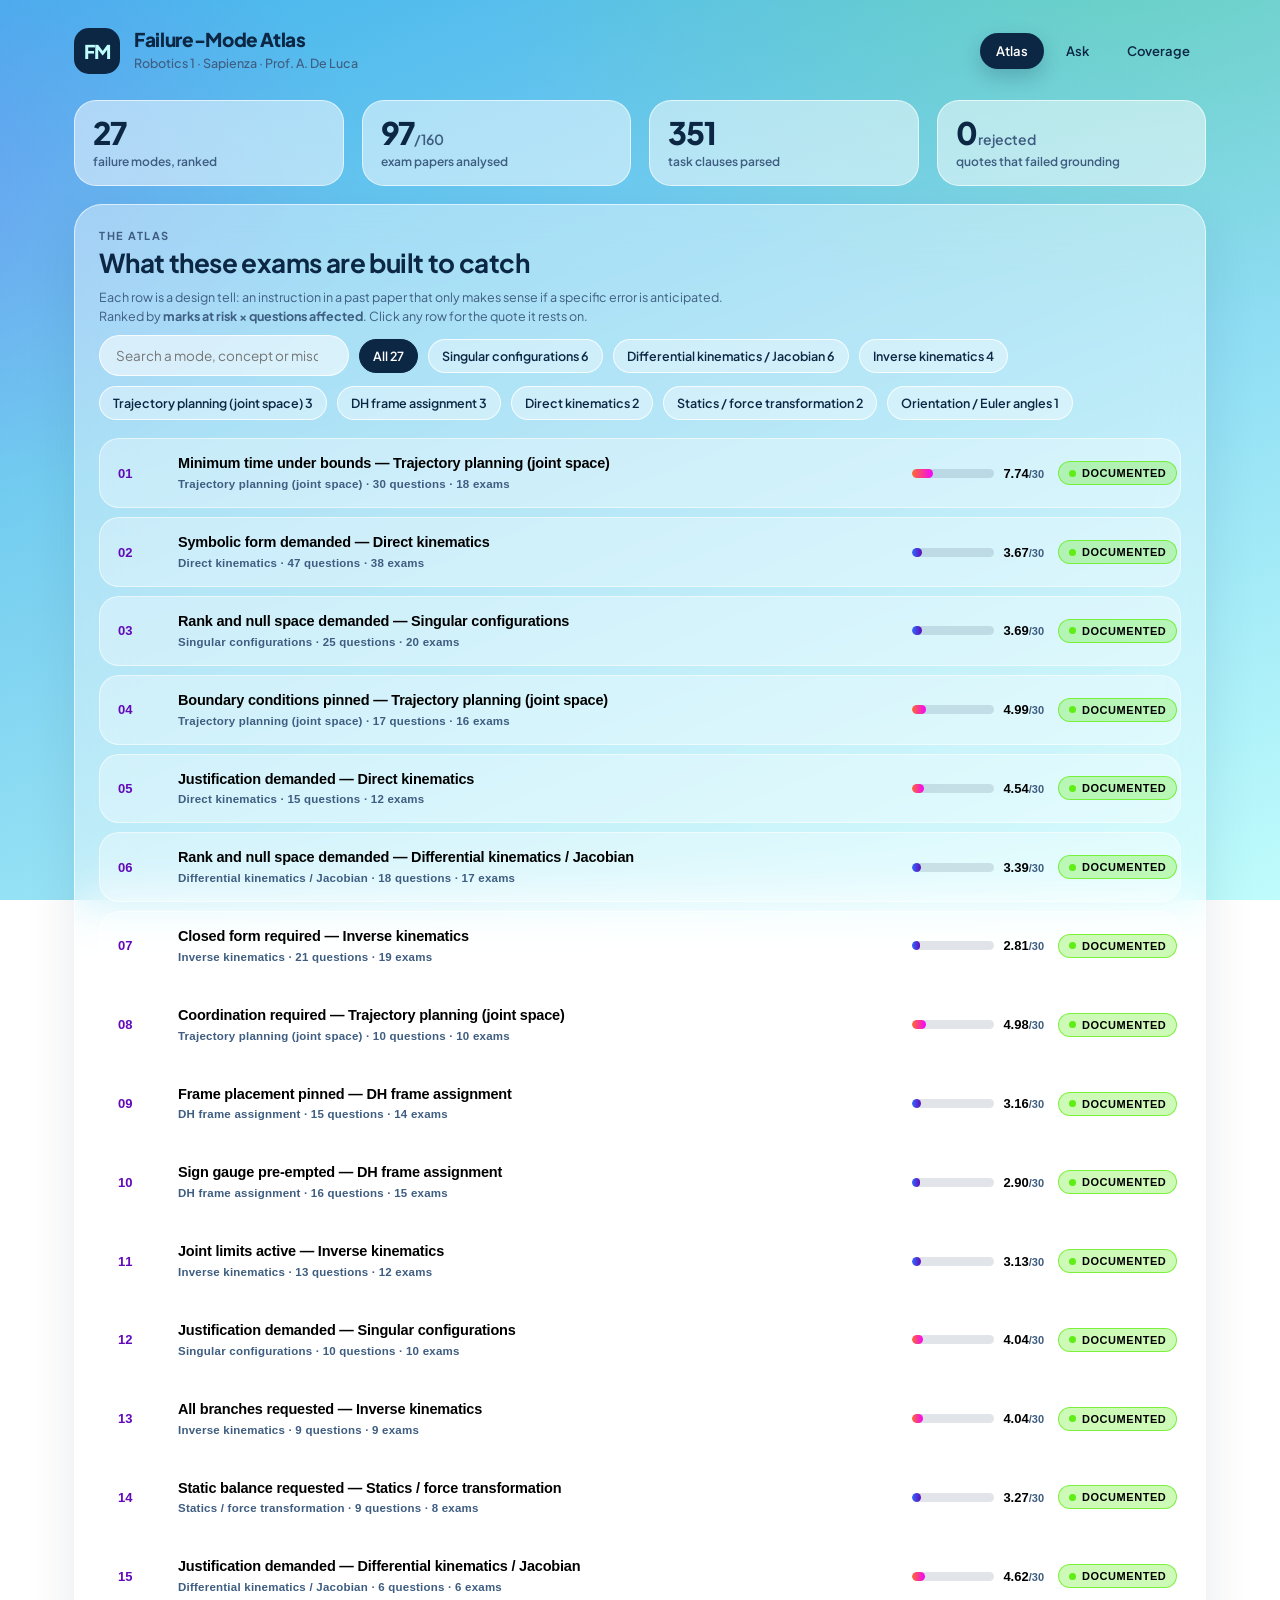
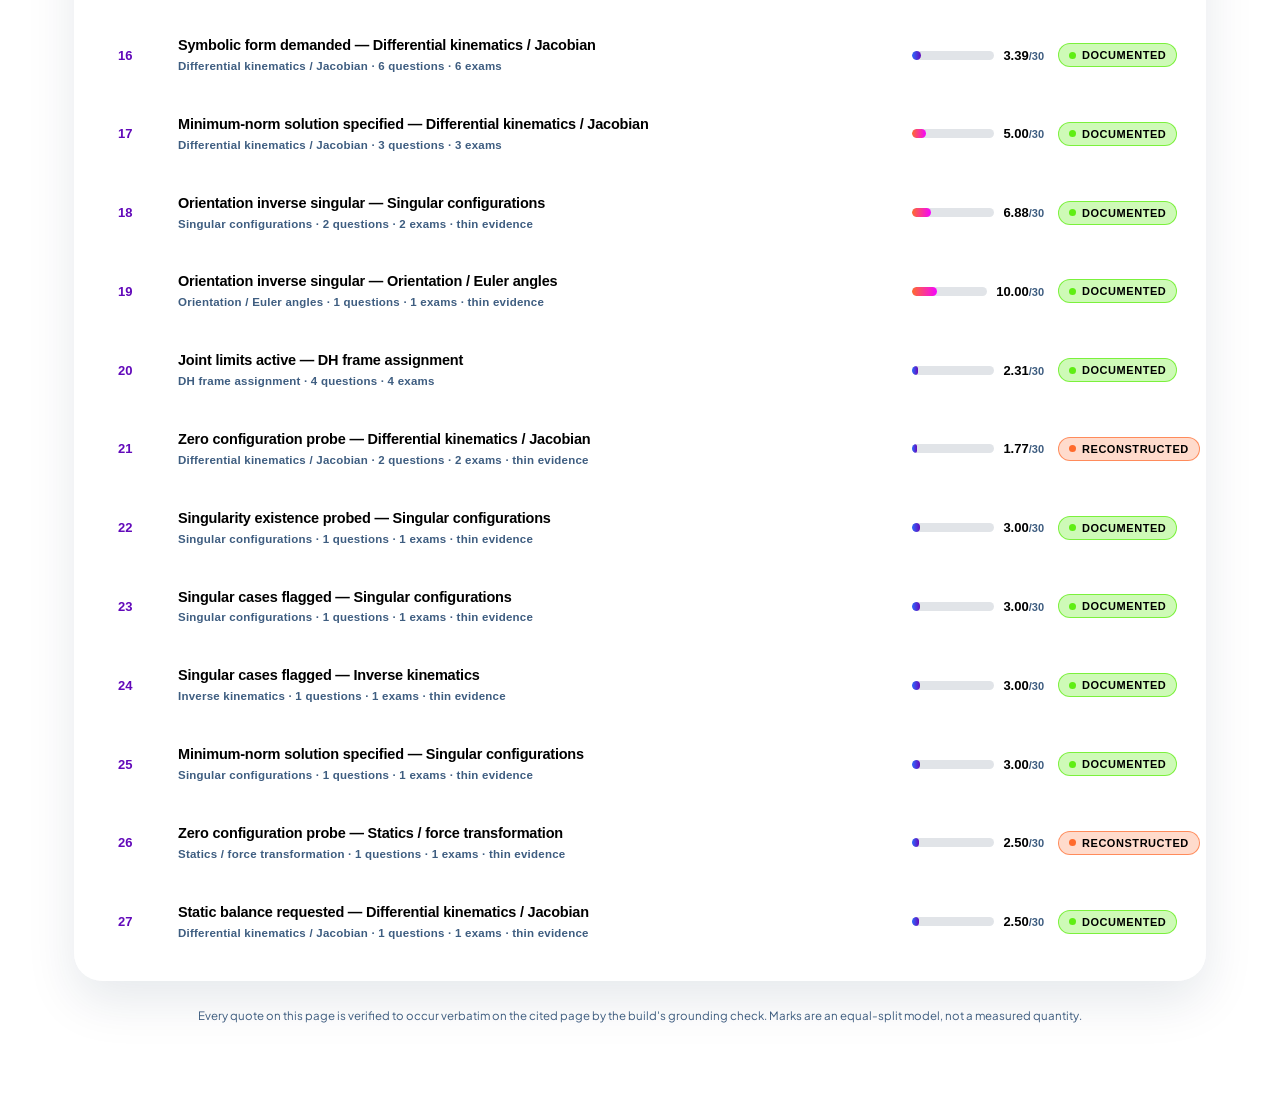
==== commit c4ef0aaf: "feat: Ask screen with in-browser refusals, shared guard module The cohort guard and the retrieval ra" ====
--- a/web/index.html
+++ b/web/index.html
@@ -166,6 +166,7 @@
     </div>
     <nav id="nav">
       <a href="#/" data-nav="atlas">Atlas</a>
+      <a href="#/ask" data-nav="ask">Ask</a>
       <a href="#/coverage" data-nav="coverage">Coverage</a>
     </nav>
   </div>
@@ -1588,7 +1589,7 @@
   "thin_evidence": true
  }
 ]</script>
-<script id="d-pages" type="application/json">{"Robotics1_18.06.11": {"1": "                                           Robotics I\n                                           June 11, 2018\nExercise 1\nConsider the planar 2R robot in Fig. 1, having a L-shaped second link. A frame RFe is attached\nto the gripper mounted on the robot end effector.\n\n                                       A\n\n\n                                                         B\n                                                                           ye\n\n\n                                                          C\n                                                                             xe\n                     Figure 1: A planar 2R robot with L-shaped second link.\n• Assign the link frames and define the joint variables q according to the Denavit-Hartenberg\n  (DH) convention, and complete the associated table of parameters.\n• Determine the robot direct kinematics, specifying the position pe (q) ∈ R3 of the origin of frame\n  RFe and the end-effector orientation as expressed by the rotation matrix 0Re (q) ∈ SO(3).\n• Sketch the robot in the zero configuration (q = 0); find and sketch also the configuration q s\n  where the robot gripper is pointing in the direction y 0 and is the farthest away from axis x0 .\n• Draw the primary workspace of the robot using the symbolic values A, B and C for the lengths.\n• Provide all closed-form solutions to the inverse kinematics problem, when the end-effector posi-\n  tion p̄e ∈ R2 (i.e., reduced to the plane of motion) is given as input.\n• Derive the 2 × 2 Jacobian J in\n                                              v e = J (q)q̇,\n               ˙       2\n  where v e = p̄e ∈ R is the linear velocity of the end-effector in the plane.\n• Determine all singular configurations of the Jacobian matrix J (q). In each of these singularities,\n  provide a basis for the null space and the range space of J .\n• Using the numerical data\n                               A = 0.6,       B = 0.3,         C = 0.4    [m]                        (1)\n                                                                                                 T\n     – find all joint configurations q sol associated to the end-effector position p̄e = (0.6 −0.5) [m];\n     – for each q sol , compute the joint velocity q̇ sol that realizes the velocity v e = (1 0)T [m/s];\n       are these joint velocities equal or different in norm? why?\nExercise 2\nFor the robot in Exercise 1, find the minimum time rest-to-rest motion between q 0 = (1 − 0.5)T\nand q f = (0 0.2)T [rad], when the joint velocities and accelerations are subject to the bounds\n                       |q̇1 | ≤ V1 = 0.5 [rad/s],       |q̈1 | ≤ A1 = 0.8 [rad/s2 ],\n                                                                                                     (2)\n                       |q̇2 | ≤ V2 = 0.8 [rad/s],       |q̈2 | ≤ A2 = 0.5 [rad/s2 ].\nDraw accurately the minimum time velocity profiles of the two joints, when a coordinated motion\nis also required.\n                               [180 minutes, open books but no computer or smartphone]\n\n\n                                                    1"}, "09_DirectKinematics": {"8": "                  Direct kinematics of 2R planar robot\n                                   just using inspection…\n\n 𝑦                                                                      𝑝%\n                                   𝑃     𝜙       𝑞#\n 𝑝𝑦                                •          𝑞= 𝑞                  𝑟 = 𝑝&\n                                                  $\n                                                                        𝜙\n                         𝑙2                      𝑛=2             𝑚=3\n                              𝑞2\n                                              § one may “express” more task variables\n             𝑙1                                 with less joint variables (here, 𝑚 > 𝑛) …\n                    𝑞1                       § but one cannot “command” independently\n                                   𝑝𝑥   𝑥      more task variables than joint variables\n\n\n                         𝑝𝑥 = 𝑙1 cos𝑞1 + 𝑙2 cos(𝑞1 + 𝑞2)\n                         𝑝𝑦 = 𝑙1 sin𝑞1 + 𝑙2 sin(𝑞1 + 𝑞2)\n                         𝜙 = 𝑞1 + 𝑞2\n                   for more general cases, we need a ‘method’!\nRobotics 1                                                                                  8", "12": "              Denavit-Hartenberg (DH) frames\n joint axis                              joint axis                        joint axis\n    𝑖−1                                        𝑖                             𝑖+1\n                    link 𝑖 − 1\n                                                            link 𝑖\n\n              link 𝑖 − 1 is moved\n                  by joint 𝑖 − 1                        frame 𝑅𝐹𝑖 is\n                                                      attached to link 𝑖           𝛼*\n                                       𝑂(+                                   𝑧(\n                                             𝑧()*            𝑎*\n                                 𝑑*                                          𝑂(     𝑥(\n                                              𝑥()*\n                                                     𝜃*\n                                      𝑂()*                     axis of link 𝑖\n                            axis of joint 𝑖               as common normal to\n                     around which link 𝑖 rotates          joint axes 𝑖 and 𝑖 + 1\n                     or along which link 𝑖 slides\n\nRobotics 1                                                                               12"}, "Robotics1_23.02.13": {"2": "Exercise 4\nThe kinematics of a 4-dof robot manipulator is characterized by the DH parameters in Tab. 1.\nBuild the geometric Jacobian J (q) that relates the joint velocities q̇ ∈ IR4 to the six-dimensional\ntwist vector composed by a velocity v = v 4 ∈ IR3 of the origin of the last (end-effector) DH frame\nand by an angular velocity ω = ω 4 ∈ IR3 of the same frame:\n                                        \u0012 \u0013\n                                           v\n                                                = J (q)q̇.\n                                           ω\n\nCorrespondingly, the transpose of this matrix relates the six-dimensional end-effector wrench vector\ncomposed by a force f = f 4 ∈ IR3 applied at the origin of the last (end-effector) DH frame and\nby a moment µ = µ4 ∈ IR3 applied on the same frame to the joint forces/torques τ ∈ IR4 :\n                                                    \u0012 \u0013\n                                               T       f\n                                        τ = J (q)          .\n                                                       µ\n\nFind all the singular configurations of this Jacobian, i.e., all q s such that rank J (q s ) < 4. At a\nsingular configuration q s , determine:\n i) a basis for the joint velocities q̇ ∈ IR4 that produce no end-effector twists;\n ii) a basis for the end-effector twists t ∈ IR6 that are not realizable;\niii) all non-zero end-effector wrenches w ∈ IR6 that are statically balanced by τ = 0 ∈ IR4 .\nHint: It is convenient to work by expressing the geometric Jacobian in the DH frame RF1 .\n\n                             i      αi         ai        di         θi\n\n                            1       π/2         0         0         q1\n                            2       π/2         0         0         q2\n                            3      −π/2         0         q3         0\n                            4        0         a4         0         q4\n\n                        Table 1: Table of DH parameters of a 4-dof robot.\n\n                                                                         [240 minutes, open books]\n\n\n\n\n                                                    2"}, "13_TrajectoryPlanning": {"29": "               Trajectory planning in joint space\nn   + = +(,) in time or + = +(%) in space (then, with timing % = %(,))\nn   in general, it is sufficient to work component-wise (+5 in vector + )\nn   implicit definition of trajectory, by solving an interpolation problem\n    with specified boundary conditions (b.c.) in a class of functions\nn   typical classes: polynomials (linear, cubic, quintic,…), trigonometric\n    (cosines, sines, combined, …), clothoids, exponentials, …\nn   imposed conditions (in space and/or in time) [+ bounds/limits]\n     n    passage through points = interpolation (PTP or MP)\n     n    initial, final, intermediate velocity (or geometric tangent for paths)\n     n    initial, final acceleration (or curvature/second space derivative)\n     n    continuity of time-(or space-)derivative up to the E -th order: class 1 6\n         many of the following methods and remarks can be directly applied\n              component-wise also to Cartesian trajectory planning!\nRobotics 1                                                                         29"}, "Robotics1_25.06.11": {"1": "                                                        Robotics 1\n                                                          June 11, 2025\n\n\nExercise 1\n\nConsider the 12 possible sequences of Euler angles ϕ = (α, β, γ) about moving axes. Find which of these\nsequences are associated to a singular transformation ω = T (ϕ)ϕ̇ when ϕ = 0 and explain why. Out of\nthe remaining sequences, determine which one produces T = I when ϕ = 0. For this Euler sequence:\na) determine the values of ϕ that correspond to a singular matrix T ;\nb) in a singularity, find an angular velocity ω that cannot be represented by any ϕ̇;\nc) when ϕ = (π/3, 0, −π/2) [rad], determine ϕ̇ that realizes ω = (1, −1, 1) [rad/s].\n\nExercise 2\n\nThe ABB CBR 15000 collaborative robot (also named GoFa, for ‘Go Faster’) is shown in Fig. 1 and in the\naccompanying Extra Sheet. This robot has has six revolute joints but no spherical wrist. Define the set\nof Denavit–Hartenberg (DH) frames that satisfies the following conditions:\n• the DH frame RF0 is on the floor at the robot base, as shown in the Extra Sheet;\n• the origin O6 of frame RF6 should be placed at the center of the end-effector flange, with the axis z 6 in\n  the approach direction;\n• twist angles are all non-negative (αi ≥ 0, for i = 1, . . . , 6);\n• positive joint rotations should be consistent with those indicated by the manufacturer (see Extra Sheet).\n                          9PAA00000048113_3200x2143.jpg (JPEG Image, 2035 × 2143 pixel...\nDraw the frames and           fill in the corresponding table of https://cdn.productimages.abb.com/9PAA00000048113_3200x2143.jpg\n                                                                                          DH parameters directly on the Extra Sheet. When\nthe robot is in the configuration shown therein, provide also the numerical values of the joint variables\nqi , for i = 1, . . . , 6. [Hint: you should find values qi ∈ [0, π] for all six joints!] Evaluate numerically the\ndirect kinematics in this configuration and verify the correctness of the obtained end-effector position and\norientation with respect to the base frame RF0 .\n\n\n\n\n                                  Figure 1: The ABB CBR 15000 collaborative robot.\n\n\n\n                                                                   1\n\n\n\n                        1 of 1                                                                      02/06/23, 10:56 AM"}, "Robotics1_26.01.12": {"2": "Exercise 3\nFor the velocity transformation J (q)q̇ = ṗ, where J (q) is the 2×2 analytic Jacobian of a 2R planar\nrobot with link lengths l1 = 1, l2 = 0.5 [m] and p ∈ R2 is its end-effector position, build three case\nstudies of the pair (q, ṗ) for which: i) the solution q̇ is unique; ii) there are infinite solutions q̇ and\nyou choose the one with minimum norm ∥q̇∥; iii) there is no solution q̇ and you choose the joint\nvelocity with minimum norm that minimizes also the error norm ∥J (q)q̇ − ṗ∥. Sketch graphically\nthe associated situations in the joint velocity plane (q̇1 , q̇2 ) and provide the numerical values of q̇\nfor the three case studies.\n\nExercise 4\nConsider a trapezoidal speed profile for a joint that has to move in minimum time from qi to qf ,\nunder the bounds |q̇| ≤ V and |q̈| ≤ A. Draw the position, velocity, and acceleration profiles and\ncompute the relevant parameters for the data qi = π, qf = π/4 [rad] and the bounds V = 3 rad/s\nand A = 5 rad/s2 . Assume now that the same displacement should occur under the same bounds\nin a motion time T̄ that is twice as long as the minimum feasible time T , by using a trapezoidal\nspeed profile that has the same duration Tr of the acceleration/deceleration phases of the minimum\ntime motion. Compute the associated velocity V̄ and acceleration Ā of the new trajectory and\ndraw the corresponding position, velocity, and acceleration profiles.\n\n                                                           [270 minutes (4,5 hours); open books]\n\n\n\n\n                                                     2"}, "Robotics1_16.09.12": {"1": "                                               Robotics I\n                                             September 12, 2016\n\nExercise 1\nThe last three revolute joints (labeled from 4 to 6) of the 6-dof Universal Robot UR10 constitute\na non-spherical wrist and are described by the Denavit-Hartenberg parameters in Tab. 1.\n\n                                 i      αi          ai            di (mm)           θi\n\n\n                                 4     −π/2         0             d4 = 163.9        q4\n\n\n                                 5      π/2         0             d5 = 115.7        q5\n\n\n                                 6       0          0             d6 = 92.2         q6\n\n\n\n     Table 1: Denavit-Hartenberg parameters of the non-spherical wrist of the UR10 robot.\n   • Provide the analytic expressions of the inverse kinematic mapping, which takes as input a\n     desired orientation of the (end-effector) frame 6, as expressed by a rotation matrix R, and\n     provides as output all solutions for the wrist angles (q4 , q5 , q6 ) in the regular case. Charac-\n     terize also the singular cases, and explain what happens in such situations.\n   • Apply your formulas to solve the inverse kinematics for the UR10 robot wrist, given the\n     following numerical input:                          \n                                             0 1      0\n                                          √2        √\n                                                       2 \n                                                          \n                                    R=   √2 0       2\n                                                      √\n                                                          .\n                                              2\n                                             2   0 − 22\n\nExercise 2\nConsider the planar RPR robot in Fig. 1. The prismatic axis of the second joint is skewed by an\nangle β = 45◦ with respect to the first link.\n                                              q3\n\n                                         y               ℓ3         q2\n                                                                      ! = \"/4\n                                                                     (constant) #\n                                               ℓ1\n                                                         q1\n                                                                               x\n              Figure 1: A planar RPR robot with its joint coordinates q1 , q2 and q3 .\n                                                                                                   \u0001T\n   • Using the coordinates shown, provide the Jacobian matrix J (q) that relates q̇ = q̇1 q̇2 q̇3\n                                   \u0001T\n     to the velocity ṗ = ṗx ṗy     of the end effector and find the singularities of this mapping.\n                                                    \u0001T\n   • Let the robot be at q 0 = π/2 0.2 −π/4             [rad,m,rad], with kinematic data `1 = 1 and\n                                                                     \u0001T\n     `3 = 0.5 [m]. For a desired end-effector velocity ṗd = −1 0       [m/s], determine numerically\n        – the minimum norm (least squares) solution q̇ LS ;\n        – another solution q̇ 0 6= q̇ LS , such that J (q 0 )q̇ 0 = ṗd .\n\n                                                                                         [120 minutes; open books]\n\n\n                                                              1"}, "Robotics1_26.09.14": {"2": "Exercise 3\nConsider the planar RP robot in Fig. 3. The second link is skewed by 45◦ with respect to the first link.\n\n\n                                                                        P\n\n\n\n                                             L\n\n\n\n                        Figure 3: A planar RP robot with a skewed second link.\n\na) Assign a set of frames according to the standard Denavit-Hartenberg (DH) convention, placing the\n    origin of the last frame at point P . Draw the DH frames on the robot and provide the corresponding\n    table of parameters.\nb) Compute the direct kinematics p = k(q) for the planar position of point P .\nc) For a given p = pd ∈ R2 , determine all inverse kinematics solutions q = k−1 (pd ) in closed form, taking\n    into account singular cases.\nd) Compute the analytic Jacobian J (q) of the direct kinematics and find the singular configurations q s .\n    For each case, give a basis for the null space of J (q s ).\ne) In a singular configuration, find a nonzero Cartesian force f ∈ R2 applied to P that needs no joint\n    torque/force to be statically balanced.\nf ) Draw the primary workspace of this RP robot when the revolute joint is unrestricted and the prismatic\n    joint has a limited range with q2 ∈ [0, 2L].\n\n\n                                                                 [180 minutes (3 hours); open books]\n\n\n\n\n                                                     2"}, "Robotics1_18.01.11": {"1": "                                            Robotics I\n                                           January 11, 2018\nExercise 1\n\nThe Panda by Franka Emika shown in Fig. 1 is an innovative lightweight robot intended for friendly and\nsafe human-robot interaction. The robot has seven revolute joints and its kinematics is characterized\nby a spherical shoulder, an elbow with two offsets, and a non-spherical wrist. This combination allows\neliminating unaccessible ‘holes’ close to the robot base, thus increasing the robot workspace.\n\n\n\n\n                                       side view                                  top view\n\n        Figure 1: The 7R Panda robot by Franka Emika and two views of its workspace.\n   • Assign the link frames according to the Denavit-Hartenberg (DH) convention and complete the as-\n     sociated symbolic table of parameters, specifying also the signs of the non-zero constant parameters.\n     Draw the frames and fill in the table directly on the extra sheet #1 provided separately. Therein,\n     the two DH frames 0 and 7 are already assigned and should not be modified. [Please, make clean\n     drawings and return the completed sheet with your name written on it.]\n   • Write explicitly the seven resulting DH homogeneous transformation matrices 0A1 (q1 ) to 6A7 (q7 ).\n     [Do NOT attempt to write the direct kinematics in symbolic form!]\n   • Assume that all constant DH parameters have been specified numerically. While the robot is moving,\n     the actual position p ∈ R3 of the end-effector (i.e., of the origin O7 of frame 7) should be computed in\n     real time using the measurements of q ∈ R7 collected by the encoders at each sampling instant (say,\n     every 400 µs). Provide an efficient scheme for this computation, and determine the total number\n     of elementary operations (evaluation of trigonometric functions, of products ×, and of sums +)\n     required at each sampling step. You may proceed without exploiting the specific structure of the\n     DH matrices, or customize the procedure avoiding unnecessary elementary operations for this robot.\n\nExercise 2\n\nA number of statements are reported on the extra sheet #2, regarding the Newton and the Gradient\nmethods for the numerical solution of inverse kinematics problems. Check if each statement is True or\nFalse, providing also a very short motivation/explanation for your answer. [Return the sheet with your\nanswers and your name written on it.]\n\n\n\n\n                                                     1"}, "Robotics1_20.01.07": {"2": "Exercise 3\n\nConsider the 3-dof, planar RPR robot in Fig. 2, with an associated base frame RF0 . The robot\nend-effector should move in contact with the shown surface from point A = (5.2, 1.5) to point\nB = (2.2, −2.5) (both in [m]). Moreover, the orientation of the end-effector with respect to the\nnormal n to the surface should change continuously from the initial angle αA = −60◦ to the final\nangle αB = 30◦ .\na) For the (Cartesian) task variables r = [pT α]T ∈ R3 , provide a spatial description r = r(s) of\n   the defined task in terms of a normalized parameter s ∈ [0, 1].\nb) At time t = 0, the robot end-effector is in point A, with the correct orientation αA , and\n   its initial non-zero velocity is consistent with the execution of the desired task, with a linear\n   speed V = 2.5 [m/s] and an angular speed Ω = 45 [◦/s]. From this state, plan a state-to-rest\n   coordinated Cartesian motion that will complete the task in a given time T = 2, with continuity\n   up to the acceleration (including at the two ends of the path).\nc) What will be the value of the task velocity ṙ(t) at the half-time t = T /2?\nd) Associate next the DH variables to the RPR robot, and assume that the prismatic joint range is\n   limited to non-negative values of q2 and that the third link has length L = 1 [m]. Show that the\n   parametrized Cartesian task implies also a unique parametrized path in the robot joint space,\n   and provide the analytic expression of q = q(s).\ne) What will be the value of the joint velocity q̇(t) at the half-time t = T /2?\n\n\n                                                                            aA = −60°\n\n                                 y0\n                                                                                   A = (5.2, 1.5)\n                                                               L\n                                          q2\n                                                                     n\n                                                     q3\n                            q1\n                                                          x0\n\n\n\n\n                                       aB = 30°\n                                                          B = (2.2, −2.5)\n\n\n             Figure 2: The planar RPR robot and the Cartesian task to be executed.\n\nExercise 4\n\nA number of questions and statements are reported on the Extra Sheet #2. Fill in your answers\nand/or comments on the same sheet, providing also a short motivation/explanation for each item.\nAdd your name on the sheet and return it.\n\n                                                                      [240 minutes, open books]\n\n\n                                                 2"}, "Robotics1_17.01.11": {"2": "Exercise 3\n\nThe kinematics of a spatial 3R robot is defined by the Denavit-Hartenberg parameters in Tab. 1, where\nthe three constant parameters d1 , a2 , and a3 are all strictly positive.\n\n                                 i      αi          ai         di             θi\n\n                                 1      π/2         0          d1             q1\n\n                                 2       0          a2         0              q2\n\n                                 3       0          a3         0              q3\n\n                             Table 1: DH parameters of a spatial 3R robot.\n\nThe 6 × 3 geometric Jacobian matrix J (q) of this robot (expressed in frame 0) has the following expression,\nwhich is only partly specified:\n\n                         − sin q1 (a2 cos q2 + a3 cos(q2 + q3 )) − cos q1 (a2 sin q2 + a3 sin(q2 + q3 )) J13 (q)\n                                                                                                                \n                  ! \n                       cos q1 (a2 cos q2 + a3 cos(q2 + q3 )) − sin q1 (a2 sin q2 + a3 sin(q2 + q3 )) J23 (q) \n                                                                                                                 \n          J L (q)\nJ (q) =            =                                                                                            .\n          J A (q)     \n                                           0                        a2 cos q2 + a3 cos(q2 + q3 )        J33 (q) \n                                                                                                                 \n                                                                    J A (q)\n                                                                                                             (1)\n\n    • Provide the missing expressions of all remaining terms in eq. (1).\n    • Show that this geometric Jacobian has always full (column) rank.\n    • With the robot in the zero configuration, q = 0, determine the joint torque τ ∈ R3 that balances\n      statically a force F , applied to the robot tip, and a moment M , applied to the third link, given by\n                                              \u0001T                              \u0001T\n                          F = 0 1 −1             [N],         M= 1 1 1            [Nm].\n\n      Give the expression of τ , and then its numerical value using the robot kinematic data d1 = a2 =\n      a3 = 1 [m].\n    • Is it possible to apply simultaneously a force F 6= 0 and a moment M 6= 0 so that the robot\n      remains in static equilibrium, without the need of an extra joint torque (τ = 0) for balancing the\n      force/moment pair? Motivate your answer in general, and illustrate it with a supporting example\n      when the robot is in the configuration q = 0.\n\n                                        [240 minutes, open books but no computer or smartphone]\n\n\n\n\n                                                         2", "1": "                                           Robotics I\n                                           January 11, 2017\n\nExercise 1\n\nConsider the 4-dof planar RPRP robot in Fig. 1 and assume that every joint has an unlimited range.\n\n   • Assign the link frames according to the Denavit-Hartenberg convention. Place the origin of the\n     last frame coincident with point P . Make the free choices that are available so as to eliminate\n     (i.e., “zeroing out”) as many unnecessary constant parameters as possible. Draw the chosen frames\n     directly on the robot in Fig. 1.\n   • Provide the Denavit-Hartenberg table of parameters associated to the frames that have been as-\n                                                                        \u0001T               \u0001T\n     signed. Draw the robot in the configuration q = q1 q2 q3 q4           = 0 1 0 1 .\n                                                                                           \u0001T\n   • A task requires to place the end-effector frame at a desired position pd = pdx pdy , with a given\n     orientation αd of axis x4 w.r.t. axis x0 of the base. For the RPRP robot, define the analytic Jacobian\n     associated to this three-dimensional task and determine all its singular configurations.\n\n\n\n                                                                           P\n\n                                       x0\n\n\n\n                           y0\n                                Figure 1: A 4-dof planar RPRP robot.\n\nExercise 2\n\nA planar 2R robot, with link lengths `1 = 1 and `2 = 0.5 [m], has its end-effector placed in the Cartesian\n                           \u0001T\nposition p0 = 0.7 0.7         [m] and is at rest at time t = 0. Using separation in space and time, plan a\n                                                                                                    \u0001T\nCartesian trajectory for the robot end-effector in order to pick an object in the position pd = 0 1    [m]\nat a given time T > 0 (to be treated symbolically in this problem). The object is on a conveyor belt,\n                                                       \u0001T\nmoving with a constant velocity v d = V · −1 0 , where V = 1 [m/s] is the speed. The robot end\neffector should match this velocity at the final position. Moreover, the motion task should be executed\nwith joint velocities q̇(t) that are continuous for all t ∈ [0, T ].\n\n   • Provide the parametric expression p(s) of the chosen Cartesian path, and of its first and second\n     derivative with respect to the path parameter s.\n   • Provide the expression of a timing law s(t) that satisfies the required conditions.\n   • Assuming a motion time T = 1.6 [s], compute the joint velocity q̇ mid = q̇(T /2) at t = T /2, when\n     the robot is executing the planned Cartesian trajectory. How many solutions are there?\n\n\n                                                    1"}, "Robotics1_Midterm_2025-26_25.11.21": {"2": "Exercise 4\nWith reference to Fig. 3, a 3R planar robot is mounted on the ceiling of a room of height h, at a distance\nA from the left wall. At a distance B from the same wall, a collecting container is placed on the floor,\ntilted by an angle β. The shape of the container is approximately an inverted triangle of height L, with a\nrectangular opening of width δ at the top. The robot holds a rectangular object in the gripper and should\nplace it at the top of the container with the right orientation. The object has width δ, fitting exactly in\nthe opening of the container with zero clearance. Using 4 × 4 homogeneous transformation matrices, define\nthe kinematic equation of this robotic task in the world frame RFw . Derive then the expression of the\ndesired end-effector pose 0 T E,d that should be realized by the direct kinematics 0 T E (q) of the robot.\n\n                   A\n                                                       ceiling\n                          x0\n wall\n                                        y0\n\n\n\n           h                                               yE\n                                                                        Figure 3: Set up of the robotic task in Exercise 4.\n\n                               yc                     𝛿\n              container                      xc            zE\n   zw                                             object\n                          L             𝛿\n                xw                  𝛽\n                                                           floor\n               B\nExercise 5\na) For the RRP planar robot in Fig. 4, assign the Denavit–Hartenberg reference frames so that: i) all\naxes xi , i = 1, 2, 3, are in the plane of motion; ii) all constant DH parameters are nonnegative; iii) the\norigin of RF3 is at the end-effector point P = (px , py ) and z3 is in the approach direction. On the sheet\ndistributed separately, draw the frames and complete then the corresponding DH table of parameters.\nWith the resulting joint variables q = (q1 , q2 , q3 ), write the direct kinematics in the form r = f (q) for\nr = (px , py , ϕ), where ϕ is the angle of the approach axis z3 of the last frame with respect to x0 .\nb) For a desired r d , solve in closed form the inverse kinematics problem of this robot, assuming that joints\nhave unlimited range. In doing so, identify the conditions for the existence and the number of solutions.\nc) Define all quantities needed for implementing the Gradient method for solving the inverse kinematics\nproblem. Find the robot configurations in which this numerical method may get stuck with an error\nek = r d − f (q k ) ̸= 0 at the k-th iteration.\n\n         y0\n\n\n\n                     L                                                                Figure 4: A RRP planar robot.\n                                                                   P\n\n                                                                   x0\n\n                                                                                             [180 minutes, open books]\n\n\n                                                                   2"}, "12b_StaticsForceTransformations": {"12": "                            Force manipulability\nn   in a given configuration, evaluate how effective is the\n    transformation between joint torques and end-effector forces\n    n    “how easily” can the end-effector apply generalized forces (or balance\n         applied ones) in the various directions of the task space\n    n    in singular configurations, there are directions in the task space where\n         external forces are balanced without the need of any joint torque\nn   we consider all end-effector forces that can be applied (or\n    balanced) by choosing joint torque vectors of unit norm\n\n                  !                                !      !\n                𝜏 𝜏=1                           𝐹 𝐽𝐽 𝐹 =1\n         same directions of the principal\n                                                   task force\n        axes of the velocity ellipsoid, but\n        with semi-axes of inverse lengths     manipulability ellipsoid\nRobotics 1                                                                        12"}, "10_InverseKinematics": {"3": "                       Inverse kinematics problem\n n given a desired end-effector pose (position +\n   orientation), find values of the joint variables 𝑞\n   that will realize it\n n a synthesis problem, with input data in the form\n          𝑅                𝑝\n      §𝑇= $                  = %𝐴& (𝑞) § 𝑟 = 𝑓( (𝑞), for a task function\n          0                1\n                classical formulation:                             generalized formulation:\n  inverse kinematics for a given end-effector pose 𝑇 inverse kinematics for a given value 𝑟 of task variables\n\n n   a typical nonlinear problem\n      n   existence of a solution (workspace definition)\n      n uniqueness/multiplicity of solutions (𝑟 ∈ ℝ' , 𝑞 ∈ ℝ& )\n      n solution methods\n\nRobotics 1                                                                                                  3"}, "Robotics1_15.02.06": {"2": "Exercise 2\n\nGiven the two points\n                              \u0012        \u0013                           \u0012           \u0013\n                                  −3                                   0.732\n                         A=                [m]    and      B=                      [m]\n                                   0                                     1\n\non the plane, connect them with the arc (of minimum length) of a circle having radius R = 2 [m]\nand parametrize this path by its arc length s. Design a timing law s = s(t) with trapezoidal speed\nprofile so as to obtain a rest-to-rest circular trajectory p(t) from A to B that performs the transfer\nin minimum time T under the maximum velocity and acceleration constraints\n\n                         kṗ(t)k ≤ Vmax ,        kp̈(t)k ≤ Amax ,        t ∈ [0, T ],\n\nand the bound on the normal acceleration p̈n (t) to the path\n\n                                  kp̈n (t)k ≤ An,max ,         t ∈ [0, T ].\n\nSolve this Cartesian trajectory planning problem with the data\n\n                   Vmax = 3 [m/s],         Amax = 4 [m/s2 ],         An,max = 2 [m/s2 ],\n\nproviding also the numerical values of the associated minimum time T .\n\n                                                                               [180 minutes; open books]\n\n\n\n\n                                                     2"}, "Robotics1_26.07.13": {"2": "Exercise 2\nDetermine a polynomial joint trajectory q(t) that realizes a coordinated motion in minimum time T\nof two robot joints from q(0) = (0, −π/2) to q(T ) = (π/4, π/4) [rad], with boundary conditions\nq̇(0) = q̈(0) = q̇(T ) = q̈(T ) = 0 and under the acceleration bounds\n\n                 |q̈1 (t)| ≤ A1 = 6   |q̈2 (t)| ≤ A2 = 10 [rad/s2 ]   for t ∈ [0, T ].\n\nProvide the minimum time T and the maximum absolute velocities reached by the two joints, i.e.\nVi = maxt∈[0.T ] |q̇i (t)|, for i = 1, 2. Sketch (at least) the joint acceleration profiles.\n\n                                                           [180 minutes (3 hours); open books]\n\n\n\n\n                                                  2", "1": "                                         Robotics 1\n                                          July 13, 2026\nExercise 1\nConsider the RRP spatial robot in Fig. 1. The robot has an offset at the shoulder. The base frame\nshould be placed on the ground.\n\n                               P\n\n\n\n\n                                                                      q2\n                      q3\n\n                                                        q1\n\n\n\n\n                                 Figure 1: An RRP spatial robot\na) Assign a set of frames according to the standard Denavit-Hartenberg (DH) convention so that\n   all constant DH parameters are nonnegative. Place the origin of the last DH frame at point P .\n   Draw the frames directly on the figure. Provide the corresponding table of parameters.\nb) Compute the direct kinematics p = k(q) of point P and the associated analytic Jacobian J (q)\n   in symbolic form.\nc) For the symbolic expression of the rotation matrix R = 0 R3 (q) of the last frame, solve the\n   inverse problem in terms of XYZ angles (ψ, θ, ϕ) of the RPY-type. Is it possible to encounter\n   a singular situation for this specific problem?\nd) Determine all singular configurations q s of the Jacobian J (q). For each case, evaluate the rank\n   and give a basis for the null space of J (q s ).\ne) In a singular configuration q s , provide a velocity v ∈ R3 of point P that is admissible. Find\n   then a joint velocity q̇ s ∈ R3 with minimum norm that realizes v.\nf ) For a given p = pd , determine all inverse kinematics solutions q = k−1 (pd ) in closed form,\n    taking into account the singular cases.\n\n\n                                                 1"}, "Robotics1_21.07.12": {"2": "Exercise #3\nPlan a smooth rest-to-rest trajectory using a minimal representation of the orientation by means\nof ZYX Euler angles (α, β, γ) from the initial orientation\n                                                   √    √ \n                                              0 − 22      2\n                                                           2\n\n                                    R1 =  1        0     0 \n                                                            \n                                                         √      √\n                                                          2      2\n                                                 0       2      2\n\nto the final orientation                    √                           \n                                              2          1\n                                             2           2      − 21\n                                                        √       √ \n                                  R2 = \n                                            0       − 22       − 22 ,\n                                                                     \n                                             √\n                                            − 22         1\n                                                         2      − 21\npassing through the intermediate orientation\n                                        √                √          √   \n                                            6               2\n                                           4              4     − 22\n                                         √                √     √ \n                                 Rvia = \n                                         − 46           − 42   − 22 .\n                                                                     \n                                                          √\n                                                            3\n                                          − 21            2          0\n\nIn the inverse problems, use always the solution with the ‘+’ sign when there is such an option.\nThe time durations for the two subintervals are T1 = 2.5 [s] (from R1 to Rvia ) and T2 = 1 [s] (from\nRvia to R2 ), with total motion time T = T1 + T2 . The planned orientation trajectory should be\ncontinuous up to the acceleration for all t ∈ (0, T ) (so, everywhere except at the initial and final\ninstants). At the end of the computations, sketch the time evolution of the three Euler angles\n(α(t), β(t), γ(t)) and check whether or not a representation singularity is encountered during the\nplanned motion.\n\n                                                                [180 minutes (3 hours); open books]\n\n\n\n\n                                                     2", "1": "                                           Robotics 1\n                                             July 12, 2021\n\n\nExercise #1\nConsider the 4-dof spatial RRRP robot in Fig. 1. The robot has a shoulder and an elbow offset.\n\n                                                                  q4\n                                              D\n\n\n                             zw          C               q3                   P\n\n\n                                  B\n\n\n                                             q2\n                       A   q1\n                                                                                  yw\n\n                  xw\n\n                                  Figure 1: A spatial RRRP robot.\n\na) Assign a set of Denavit-Hartenberg (DH) frames and derive the associated table of parameters.\n   Place the 0-th DH frame coincident with the world frame RFw and the last DH frame with the\n   origin in P and the z axis in the approach direction. Draw all the DH frames on the robot.\n   Provide also the (approximate) values of the robot coordinates q in the shown configuration.\nb) Compute in symbolic form the direct kinematics p = f (q) for the position of the end-effector.\n   Derive the analytical Jacobian J (q) of this map.\nc) Neglect from now on the shoulder and elbow offsets (i.e., set B = D = 0). For the resulting\n   reduced Jacobian J red (q), find (at least) a singular configuration q ∗ . In such a configuration,\n   define a feasible end-effector velocity v ∗ ∈ R3 and find a joint velocity q̇ ∗ ∈ R4 that realizes it.\n\n\nExercise #2\nA robot link is actuated by a DC motor with rotor inertia Im = 1.5 · 10−4 [kgm2 ] via a double\ngearbox and a transmission shaft. An incremental encoder with N = 2000 pulses/turn is mounted\non the motor axis (without extra electronics for quadrature count). A first gearbox with reduction\nratio nr1 = 10 : 1 is placed at the motor output. This drives a long transmission shaft having\nrotational inertia It = 0.5 · 10−2 [kgm2 ]. A second gearbox is placed at the end of the shaft with a\nreduction ratio nr2 ≥ 1 which has to be defined. The final payload is the robot link, with an inertia\naround its rotation axis I` = 0.8 · 10−1 [kgm2 ]. Neglecting all dissipative effects, model this robot\njoint structure and find the value nr2 that minimizes the motor torque τm needed to accelerate\nthe link by θ̈` = a > 0. Accordingly, determine the angular resolution ∆θ` of the link position\nprovided by the encoder measurement on the motor side. For a bang-bang, rest-to-rest trajectory\nrotating the link by θ`,d = −π/4 in T = 0.5 s, find the maximum absolute value τm,max (in [Nm])\nof the torque that the motor needs to produce.\n\n\n                                                   1"}, "Robotics1_14.10.27": {"1": "                                                 Robotics I\n                                             October 27, 2014\n\nExercise 1\n\nConsider a minimal representation of the orientation of a rigid body as given by Euler angles\nφ = (α, β, γ) around the sequence of mobile axes XY Z.\n\n  a) Determine the relation\n                                                      ω = T (φ)φ̇\n     between the time derivatives of the Euler angles and the angular velocity ω of the rigid body.\n  b) Find the singularities of T (φ), and provide an example of an angular velocity vector ω that\n     cannot be represented in a singularity.\n  c) Given a rotation matrix R = {rij } ∈ SO(3), provide the analytic solution φ = (α, β, γ) to\n     the inverse representation problem out of singularities.\n\n\nExercise 2\n\nConsider a 4-dof SCARA robot, with base frame and Denavit-Hartenberg table as shown in Fig. 1.\n\n\n\n                             z0                                       i    ! i\"     ai   di    #i\n                                                                      1        0    a1    0    q1\n\n                !y0                                                   2        $\"   a2    0    q2\n\n                                                                      3        0\"   0    q3    0\n                                                 x0\n                                                                      4        0    0     0    q4\n\n\n\n                             Figure 1: A SCARA robot and its DH table\n\n\n  a) Provide the 6 × 4 geometric Jacobian of this robot in analytic form.\n  b) In the following, neglect the presence of joint limits. When the robot arm is fully stretched\n     along the x0 axis, determine, if possible, a joint velocity q̇ ∈ R4 that realizes the following\n     desired end-effector generalized velocity:\n                                    \u0001T                                    \u0001T\n                      v Td   ω Td        =   0    1   1       0   0   1             [m/s] or [rad/s].\n\n                                                                                                          \u0001T\n  c) In this configuration, does a solution exist for any desired generalized velocity v Td ω Td            ,\n     provided only that ωd,x = ωd,y = 0? And when a solution does exist, is it unique?\n\n                                                                                    [150 minutes; open books]\n\n\n                                                          1"}, "Robotics1_25.02.07_text": {"1": "                                            Robotics 1\n                                           February 7, 2025\n\nExercise 1\nFor the 6-dof robot YASKAWA Motoman UP500 shown in Fig. 1, assign the link frames and fill\nin the associated table of parameters according to the Denavit–Hartenberg (DH) convention (use\nthe extra sheet). The 0-th DH frame is placed on the floor, with the axis y 0 going inside the sheet.\nWith the robot in the configuration shown, all the axes of the DH frames that are not in the sheet\nplane should go instead outside the sheet. The origin O6 of the last DH frame is placed at the\ncenter of the final flange. Provide the numerical values of all constant DH parameters, as well as\nof the joint variables in the configuration shown in the sheet. Compute then the numerical value\nof the position of Point P specified in the sheet, when the robot is in the configuration q = 0.\n\n\n\n\n                        Figure 1: The YASKAWA Motoman UP500 robot.\n\nExercise 2\nConsider the RRP planar robot in Fig. 2, with the joint coordinates defined therein. The last\nlink is twisted by an angle ω/2 rad with respect to the second link. Derive the direct kinematics\nof the end-e!ector pose r = (p, ε) = (px , py , ε) = f (q). Solve then the inverse kinematics (IK)\nproblem in closed form, i.e., find all IK solutions q = f →1 (r) in the regular case. Next, set l1 = 1\nand l2 = 0.5 [m]. For the pose r = (1, 1, ω/4) [m,m,rad], provide the numerical values of the IK\nsolutions. Verify that this is not a singular case by analyzing the Jacobian of the direct kinematics.\n\n                                                          a\n\n                               y                 p\n                                                              q3\n\n                                                     l2\n                                                              q2\n                                      l1\n                                            q1\n                                                                    x\n\n                                   Figure 2: An RRP planar robot.\n\n                                                          1"}, "Robotics1_21.10.19": {"1": "                                           Robotics 1\n                                        October 19, 2021\n\n\nExercise #1\nConsider the 3-dof PPR robot in Fig. 1, with a jaw gripper mounted on the end effector.\n\n\n\n\n                                    Figure 1: A 3-dof PPR robot.\n\na) Assign and draw the robot frames according to the Denavit-Hartenberg (DH) convention. Place\n   the origin of frame 0 on the floor and the origin of the last frame at the center of the gripper.\n   Compile the associated table of DH parameters.\nb) Check whether the last DH frame assigned coincides in orientation with the definition of the\n   standard frame (n, s, a) attached to a jaw gripper. If not, determine the rotation matrix 3Rg\n   needed to align the two frames.\nc) Provide the expression of the direct kinematics p = f (q) between q = (q1 , q2 , q3 ) and the\n   position p = (px , py , pz ) of the center of the gripper.\nd) Derive the 3 × 3 Jacobian matrix J (q) relating q̇ to the linear velocity v = ṗ in two different\n   ways, as part of the geometric Jacobian of the robot and using differentiation w.r.t. time.\ne) Find all the singular configurations of matrix J (q). In one of such configurations q s , characterize\n   which Cartesian directions are instantaneously accessible by the robot gripper and which not.\n\nExercise #2\nFor the robot in Fig. 1, using the associated symbolic DH parameters, determine a smooth and\ncoordinated rest-to-rest joint trajectory that will move in T seconds the robot gripper from the\ninitial position pi = (a1 + a3 , 0, 0) to the final position pf = (a1 , −δ, 0), with δ > 0. Sketch a plot\nof the obtained joint trajectory q d (t) = (q1d (t), q2d (t), q3d (t)). What will be the maximum value\nof the norm of the joint velocity kq̇ d (t)k during the interval [0, T ]?\n\n                                                            [120 minutes (2 hours); open books]"}, "Robotics1_12.02.09": {"2": "                                        z0\n\n\n\n\n                                  d1\n                                                               y0\n\n\n                                       x0\n\n                                  Figure 2: A RRP (polar) robot\n\n\n   • Give the explicit expression of the 3 × 3 geometric Jacobian J (q) relating the joint velocity\n     q̇ to the linear velocity v e of the end-effector\n\n                                               v e = J (q)q̇\n\n     and discuss its singularities.\n\n\nExercise 3\n\nConsider the same robot of Exercise 2.\n\n   • Define a desired linear path pd (σ), parametrized by its actual length σ, between the initial\n     and final Cartesian points\n                                            \u0001T                             \u0001T\n                         pinit = 1 1 1         ,    pf in = −1 −1 3           .\n\n     Verify the existence of a value σ = σs at which the desired path encounters a robot singularity.\n     Determine whether or not the desired trajectory pd (σ(t)), with σ̇ > 0 at σ = σs , can be\n     perfectly realized also in that robot configuration. In case it can, provide some reasoning to\n     justify how to execute the desired trajectory; else, explain in detail why this is not possible.\n                                                                                             \u0001T\n   • Consider the same initial point pinit and a new final point pnew = −1 1 3                  , and\n     assume as desired interpolating trajectory pd (σ(t)) a linear Cartesian path with constant\n                                                                                         \u0001T\n     speed σ̇ = 1. The robot is initially in the configuration q(0) = π/3 π/2 1             . Design\n     two different kinematic control laws that exponentially drive the tracking error to zero, either\n        – by keeping the Cartesian error along z 0 constantly at zero,\n     or, respectively,\n        – by keeping the joint error on the second coordinate q2 constantly at zero.\n\n\n                                                                     [210 minutes; open books]\n\n\n                                                 2"}, "11_DifferentialKinematics": {"2": "                  Differential kinematics\nn   relations between motion (velocity) in joint space\n    and motion (linear/angular velocity) in task space\n    (e.g., Cartesian space)\nn   instantaneous velocity mappings can be obtained\n    through time differentiation of the direct kinematics\n    or in a geometric way, directly at the differential level\n    n different treatments arise for rotational quantities\n    n establish the relation between angular velocity and\n\n       n time derivative of a rotation matrix\n\n       n time derivative of the angles in a minimal representation\n\n          of orientation\nRobotics 1                                                       2", "32": "                       Kinematic singularities\nn   configurations where the Jacobian loses rank\n             ⟺ loss of instantaneous mobility of the robot end-effector\nn   for X = Z (≤ 6), they correspond to Cartesian poses at which the number\n    of solutions of the inverse kinematics problem differs from the generic case\nn   “in” a singular configuration, we cannot find any joint velocity that realizes\n    a desired end-effector velocity in some directions of the task space\nn   “close” to a singularity, large joint velocities may be needed to realize even\n    a small velocity of the end-effector in some directions of the task space\nn   finding and analyzing in advance the mobility of a robot helps in singularity\n    avoidance during trajectory planning and motion control\n      n when o = _: find the configurations Y such that det [(Y) = 0\n      n when o < _: find the configurations Y such that all o × o minors of [(Y) are\n        singular (or, equivalently, such that det [(Y)[/ (Y) = 0)\nn   finding all singular configurations of a robot with a large number of joints,\n    or the actual “distance” from a singularity, is a complex computational task\nRobotics 1                                                                        32"}, "Robotics1_18.02.05": {"1": "                                                                             Robotics I\n                                                                            February 5, 2018\nExercise 1\n\nThe Italian robot manufacturer Comau has recently put on the market two educational manipulators of\nsmall size and weight called e.Do. The version with four actuated revolute joints is shown in Fig. 1.\n\n\n                                                                  y4\n\n                                                          O4                                                                                    !\"#$%&%\n                                                                   x4                                                                           !\"#$%%'%\n\n\n                                                                                                                                                 !\"#$%%(%\n\n\n\n\n                                                 z0\n\n\n                                         O0         x0\n\n\n                                                                                                                    :WLJPÄJH[PVUZ                          Value\nFigure 1: The 4R e.Do manipulator by Comau with base and end-effector frames [left] and its\n                                                    Number of axis      4\nrelevant dimensions [right].                        Max payload         1 kg\n                                                                                                                  Max reach                                478 mm\nAssign the link frames according to the Denavit-Hartenberg (DH) convention and         complete the associated\n                                                                                   Axis 1 +/- 180 ° (38 °/sec)\ntable of parameters so that all constant parameters are non-negative. Specify also Axis 2their   numerical\n                                                                                           +/- 101 ° (38 °/sec) values.\n                                                                Stroke (Speed)\n                                                                                        3 +/- 101 ° (38 °/sec)\nDraw the frames and fill in the table directly on the extra sheet #1 providedAxis   separately.        The two DH\n                                                                                   Axis 5 +/- 104 ° (56 °/sec)\nframes 0 and 4 are already assigned and should not be modified.        Finally, write the\n                                                                Total weight\n                                                                                                DH homogeneous\n                                                                                           10,5 kg\ntransformation matrices. [Please, make clean drawings and returnRobotthe     completed sheet\n                                                                       arm weight          4,8 kg with your name\nwritten on it.]                                                 Structure material         Ixef 1022\n                                                                                                                                                           Universal external power source\n                                                                                                                  Power source\n                                                                                                                                                           with 12V power adapter\nExercise 2                                                                                                                                                 1 external USB port\n                                                               Connectivity                                                                                1 RJ45 Ethernet\nA number of statements are reported on the extra sheet #2, regarding       sensor devices for fixed-base ma-                                               1 DSub-9 Serial Port\nnipulators and related measurement issues. Check if each statement     is True or False, providing also a\n                                                               Motherboard                                                                                 Raspberry Pi running Raspbian Jessie\n                                                                                                                                                           Kinetic Kame\nvery short motivation/explanation for your answer. [Return the ROS\n                                                               completed sheet with your name on it.]\n                                                                                                                  Control Logic                            Proprietary open-source e.DO\n                                                                                                                  Additional Features                      External emergency stop button\nExercise 3\n\nDetermine the symbolic expression of the 6 × 4 geometric Jacobian J (q) for the robot in Fig. 1 (do not\nenter numerical values). Partition this matrix in blocks as\n                                                       ;OL\u0003PUMVYTH[PVU\u0003JVU[HPULK\u0003PU\u0003[OPZ\u0003IYVJO\\YL\u0003PZ\u0003Z\\WWSPLK\u0003MVY\u0003PUMVYTH[PVU\u0003VUS`\u0015\u0003*VTH\\\u0003:\u0015W\u0015(\u0015\u0003YLZLY]LZ\u0003[OL\u0003YPNO[\u0003[V\u0003HS[LY\u0003ZWLJPÄJH[PVUZ\u0003H[\u0003HU`\u0003[PTL\u0003^P[OV\\[\u0003\n                                                       notice for technical or commercial reasons.The illustration does not necessarily show the products in their standard version. Edition - 11/17 - Turin\n                                            !\n                                    J L (q)\n                         J (q) =              ,    v = J L (q)q̇,                      ω = J A (q)q̇.                                                                         (1)\n                                    J A (q)\n\n      • Find all configurations q ∗L , if any, where J L (q) loses rank.\n      • Determine the range space of all feasible angular velocities ω ∈ R3 .\n      • Find all singular configurations q ∗ of J (q), if any.\n\nChoose next a configuration q 0 where J L is full rank, and substitute all the available numerical data in\nthis matrix. Sketch this configuration and compute then a non-zero joint velocity q̇ 0 ∈ R4 such that the\nresulting linear velocity v of the robot end-effector at q 0 is identically zero.\n                                                                                  [turn for next exercise]\n\n\n                                                                                            1"}, "Robotics1_24.02.16": {"2": "Exercise 2\n\nA 3-dof cylindrical robot is shown in Fig. 2.\na) Assign the frames according to the Denavit-Hartenberg (D-H) convention, so that all constant D-H\n   parameters are non-negative. Provide the table with the corresponding parameters. The first frame\n   should be placed on the floor at the robot base and the origin of the last frame should be at point P .\n   Compute position and orientation of the end-effector frame as given by the homogeneous matrix 0 T 3 (q).\n\n\n\n\n                                                                  joint 3\n\n\n\n                                   joint 2\n                                                                            P\n\n\n                                                           joint 1\n\n\n\n\n                                     Figure 2: A 3-dof cylindrical robot.\n\nb) For a desired position pd ∈ R3 of the end-effector, find all solutions to the inverse kinematics problem.\nc) Sketch the primary workspace of this robot, when q1 ∈ [−5π/6, 5π/6], q2 ∈ [0, H], and q3 ∈ [Dmin , Dmax ],\n   with Dmin > 0. How many inverse kinematics solutions may comply with these bounds?\nd) Compute the 3×3 Jacobian matrix J (q) relating q̇ to the velocity v of point P and find its singularities.\ne) When the Jacobian is evaluated at a generic singular configuration q s , find a basis for the two subspaces\n   N (J s ) and N (J Ts ), where J s = J (q s ). Provide a physical interpretation of the vectors belonging to\n   each of these two subspaces.\n\nExercise 3\n\nConsider the following trajectory planning problem for a 2R planar robot with links of length L1 = 2 and\nL2 = 1 [m]. The robot should perform a rest-to-rest motion in a given time T = 2 s, moving its end-effector\nfrom point A = (0, 1) to point B = (3, 0) [m]. The initial direction of the end-effector motion from point A\nis specified by the tangent vector in Cartesian space dp/ds|A = (5, 0), where s is a suitable scalar that\nparametrizes the path. Similarly, the final approach direction to point B is specified by dp/ds|B = (0, −1).\na) Design a joint trajectory that solves this problem, providing the analytic expression of the various terms\n   in the complete solution and some plots that help illustrating it.\nb) Suppose now that the joint velocities are limited: |q̇1 | ≤ V1 = 2, |q̇2 | ≤ V2 = 3 [rad/s]. Verify whether\n   the trajectory that has been planned in item a) is feasible. If this is not the case, determine a convenient,\n   possibly minimum, motion time T ∗ that solves the same problem and complies also with these bounds.\n\n\n\n\n                                                       2"}, "08_EulerRPYHomogeneous": {"11": "         Use of homogeneous transformation 𝑇\n\n n   describes the relation between two reference frames\n     (relative pose = position & orientation)\n n   transforms the representation of a position vector\n     (applied vector starting from the origin of the frame)\n     from one frame to another frame\n n   it is a roto-translation operator on vectors in the three-\n     dimensional space\n                               !        #$\n n   it is always invertible       𝑇\"        = \"𝑇!\n                               !    \"          !\n n   can be composed, i.e., 𝑇\" 𝑇% =             𝑇%   ¬ note: it does\n                                                       not commute\n                                                       in general!\n\nRobotics 1                                                             11"}}</script>
+<script id="d-pages" type="application/json">{"08_EulerRPYHomogeneous": {"11": "         Use of homogeneous transformation 𝑇\n\n n   describes the relation between two reference frames\n     (relative pose = position & orientation)\n n   transforms the representation of a position vector\n     (applied vector starting from the origin of the frame)\n     from one frame to another frame\n n   it is a roto-translation operator on vectors in the three-\n     dimensional space\n                               !        #$\n n   it is always invertible       𝑇\"        = \"𝑇!\n                               !    \"          !\n n   can be composed, i.e., 𝑇\" 𝑇% =             𝑇%   ¬ note: it does\n                                                       not commute\n                                                       in general!\n\nRobotics 1                                                             11"}, "09_DirectKinematics": {"12": "              Denavit-Hartenberg (DH) frames\n joint axis                              joint axis                        joint axis\n    𝑖−1                                        𝑖                             𝑖+1\n                    link 𝑖 − 1\n                                                            link 𝑖\n\n              link 𝑖 − 1 is moved\n                  by joint 𝑖 − 1                        frame 𝑅𝐹𝑖 is\n                                                      attached to link 𝑖           𝛼*\n                                       𝑂(+                                   𝑧(\n                                             𝑧()*            𝑎*\n                                 𝑑*                                          𝑂(     𝑥(\n                                              𝑥()*\n                                                     𝜃*\n                                      𝑂()*                     axis of link 𝑖\n                            axis of joint 𝑖               as common normal to\n                     around which link 𝑖 rotates          joint axes 𝑖 and 𝑖 + 1\n                     or along which link 𝑖 slides\n\nRobotics 1                                                                               12", "8": "                  Direct kinematics of 2R planar robot\n                                   just using inspection…\n\n 𝑦                                                                      𝑝%\n                                   𝑃     𝜙       𝑞#\n 𝑝𝑦                                •          𝑞= 𝑞                  𝑟 = 𝑝&\n                                                  $\n                                                                        𝜙\n                         𝑙2                      𝑛=2             𝑚=3\n                              𝑞2\n                                              § one may “express” more task variables\n             𝑙1                                 with less joint variables (here, 𝑚 > 𝑛) …\n                    𝑞1                       § but one cannot “command” independently\n                                   𝑝𝑥   𝑥      more task variables than joint variables\n\n\n                         𝑝𝑥 = 𝑙1 cos𝑞1 + 𝑙2 cos(𝑞1 + 𝑞2)\n                         𝑝𝑦 = 𝑙1 sin𝑞1 + 𝑙2 sin(𝑞1 + 𝑞2)\n                         𝜙 = 𝑞1 + 𝑞2\n                   for more general cases, we need a ‘method’!\nRobotics 1                                                                                  8"}, "10_InverseKinematics": {"3": "                       Inverse kinematics problem\n n given a desired end-effector pose (position +\n   orientation), find values of the joint variables 𝑞\n   that will realize it\n n a synthesis problem, with input data in the form\n          𝑅                𝑝\n      §𝑇= $                  = %𝐴& (𝑞) § 𝑟 = 𝑓( (𝑞), for a task function\n          0                1\n                classical formulation:                             generalized formulation:\n  inverse kinematics for a given end-effector pose 𝑇 inverse kinematics for a given value 𝑟 of task variables\n\n n   a typical nonlinear problem\n      n   existence of a solution (workspace definition)\n      n uniqueness/multiplicity of solutions (𝑟 ∈ ℝ' , 𝑞 ∈ ℝ& )\n      n solution methods\n\nRobotics 1                                                                                                  3"}, "11_DifferentialKinematics": {"2": "                  Differential kinematics\nn   relations between motion (velocity) in joint space\n    and motion (linear/angular velocity) in task space\n    (e.g., Cartesian space)\nn   instantaneous velocity mappings can be obtained\n    through time differentiation of the direct kinematics\n    or in a geometric way, directly at the differential level\n    n different treatments arise for rotational quantities\n    n establish the relation between angular velocity and\n\n       n time derivative of a rotation matrix\n\n       n time derivative of the angles in a minimal representation\n\n          of orientation\nRobotics 1                                                       2", "32": "                       Kinematic singularities\nn   configurations where the Jacobian loses rank\n             ⟺ loss of instantaneous mobility of the robot end-effector\nn   for X = Z (≤ 6), they correspond to Cartesian poses at which the number\n    of solutions of the inverse kinematics problem differs from the generic case\nn   “in” a singular configuration, we cannot find any joint velocity that realizes\n    a desired end-effector velocity in some directions of the task space\nn   “close” to a singularity, large joint velocities may be needed to realize even\n    a small velocity of the end-effector in some directions of the task space\nn   finding and analyzing in advance the mobility of a robot helps in singularity\n    avoidance during trajectory planning and motion control\n      n when o = _: find the configurations Y such that det [(Y) = 0\n      n when o < _: find the configurations Y such that all o × o minors of [(Y) are\n        singular (or, equivalently, such that det [(Y)[/ (Y) = 0)\nn   finding all singular configurations of a robot with a large number of joints,\n    or the actual “distance” from a singularity, is a complex computational task\nRobotics 1                                                                        32"}, "12b_StaticsForceTransformations": {"12": "                            Force manipulability\nn   in a given configuration, evaluate how effective is the\n    transformation between joint torques and end-effector forces\n    n    “how easily” can the end-effector apply generalized forces (or balance\n         applied ones) in the various directions of the task space\n    n    in singular configurations, there are directions in the task space where\n         external forces are balanced without the need of any joint torque\nn   we consider all end-effector forces that can be applied (or\n    balanced) by choosing joint torque vectors of unit norm\n\n                  !                                !      !\n                𝜏 𝜏=1                           𝐹 𝐽𝐽 𝐹 =1\n         same directions of the principal\n                                                   task force\n        axes of the velocity ellipsoid, but\n        with semi-axes of inverse lengths     manipulability ellipsoid\nRobotics 1                                                                        12"}, "13_TrajectoryPlanning": {"29": "               Trajectory planning in joint space\nn   + = +(,) in time or + = +(%) in space (then, with timing % = %(,))\nn   in general, it is sufficient to work component-wise (+5 in vector + )\nn   implicit definition of trajectory, by solving an interpolation problem\n    with specified boundary conditions (b.c.) in a class of functions\nn   typical classes: polynomials (linear, cubic, quintic,…), trigonometric\n    (cosines, sines, combined, …), clothoids, exponentials, …\nn   imposed conditions (in space and/or in time) [+ bounds/limits]\n     n    passage through points = interpolation (PTP or MP)\n     n    initial, final, intermediate velocity (or geometric tangent for paths)\n     n    initial, final acceleration (or curvature/second space derivative)\n     n    continuity of time-(or space-)derivative up to the E -th order: class 1 6\n         many of the following methods and remarks can be directly applied\n              component-wise also to Cartesian trajectory planning!\nRobotics 1                                                                         29"}, "Robotics1_12.02.09": {"2": "                                        z0\n\n\n\n\n                                  d1\n                                                               y0\n\n\n                                       x0\n\n                                  Figure 2: A RRP (polar) robot\n\n\n   • Give the explicit expression of the 3 × 3 geometric Jacobian J (q) relating the joint velocity\n     q̇ to the linear velocity v e of the end-effector\n\n                                               v e = J (q)q̇\n\n     and discuss its singularities.\n\n\nExercise 3\n\nConsider the same robot of Exercise 2.\n\n   • Define a desired linear path pd (σ), parametrized by its actual length σ, between the initial\n     and final Cartesian points\n                                            \u0001T                             \u0001T\n                         pinit = 1 1 1         ,    pf in = −1 −1 3           .\n\n     Verify the existence of a value σ = σs at which the desired path encounters a robot singularity.\n     Determine whether or not the desired trajectory pd (σ(t)), with σ̇ > 0 at σ = σs , can be\n     perfectly realized also in that robot configuration. In case it can, provide some reasoning to\n     justify how to execute the desired trajectory; else, explain in detail why this is not possible.\n                                                                                             \u0001T\n   • Consider the same initial point pinit and a new final point pnew = −1 1 3                  , and\n     assume as desired interpolating trajectory pd (σ(t)) a linear Cartesian path with constant\n                                                                                         \u0001T\n     speed σ̇ = 1. The robot is initially in the configuration q(0) = π/3 π/2 1             . Design\n     two different kinematic control laws that exponentially drive the tracking error to zero, either\n        – by keeping the Cartesian error along z 0 constantly at zero,\n     or, respectively,\n        – by keeping the joint error on the second coordinate q2 constantly at zero.\n\n\n                                                                     [210 minutes; open books]\n\n\n                                                 2"}, "Robotics1_14.10.27": {"1": "                                                 Robotics I\n                                             October 27, 2014\n\nExercise 1\n\nConsider a minimal representation of the orientation of a rigid body as given by Euler angles\nφ = (α, β, γ) around the sequence of mobile axes XY Z.\n\n  a) Determine the relation\n                                                      ω = T (φ)φ̇\n     between the time derivatives of the Euler angles and the angular velocity ω of the rigid body.\n  b) Find the singularities of T (φ), and provide an example of an angular velocity vector ω that\n     cannot be represented in a singularity.\n  c) Given a rotation matrix R = {rij } ∈ SO(3), provide the analytic solution φ = (α, β, γ) to\n     the inverse representation problem out of singularities.\n\n\nExercise 2\n\nConsider a 4-dof SCARA robot, with base frame and Denavit-Hartenberg table as shown in Fig. 1.\n\n\n\n                             z0                                       i    ! i\"     ai   di    #i\n                                                                      1        0    a1    0    q1\n\n                !y0                                                   2        $\"   a2    0    q2\n\n                                                                      3        0\"   0    q3    0\n                                                 x0\n                                                                      4        0    0     0    q4\n\n\n\n                             Figure 1: A SCARA robot and its DH table\n\n\n  a) Provide the 6 × 4 geometric Jacobian of this robot in analytic form.\n  b) In the following, neglect the presence of joint limits. When the robot arm is fully stretched\n     along the x0 axis, determine, if possible, a joint velocity q̇ ∈ R4 that realizes the following\n     desired end-effector generalized velocity:\n                                    \u0001T                                    \u0001T\n                      v Td   ω Td        =   0    1   1       0   0   1             [m/s] or [rad/s].\n\n                                                                                                          \u0001T\n  c) In this configuration, does a solution exist for any desired generalized velocity v Td ω Td            ,\n     provided only that ωd,x = ωd,y = 0? And when a solution does exist, is it unique?\n\n                                                                                    [150 minutes; open books]\n\n\n                                                          1"}, "Robotics1_15.02.06": {"2": "Exercise 2\n\nGiven the two points\n                              \u0012        \u0013                           \u0012           \u0013\n                                  −3                                   0.732\n                         A=                [m]    and      B=                      [m]\n                                   0                                     1\n\non the plane, connect them with the arc (of minimum length) of a circle having radius R = 2 [m]\nand parametrize this path by its arc length s. Design a timing law s = s(t) with trapezoidal speed\nprofile so as to obtain a rest-to-rest circular trajectory p(t) from A to B that performs the transfer\nin minimum time T under the maximum velocity and acceleration constraints\n\n                         kṗ(t)k ≤ Vmax ,        kp̈(t)k ≤ Amax ,        t ∈ [0, T ],\n\nand the bound on the normal acceleration p̈n (t) to the path\n\n                                  kp̈n (t)k ≤ An,max ,         t ∈ [0, T ].\n\nSolve this Cartesian trajectory planning problem with the data\n\n                   Vmax = 3 [m/s],         Amax = 4 [m/s2 ],         An,max = 2 [m/s2 ],\n\nproviding also the numerical values of the associated minimum time T .\n\n                                                                               [180 minutes; open books]\n\n\n\n\n                                                     2"}, "Robotics1_16.09.12": {"1": "                                               Robotics I\n                                             September 12, 2016\n\nExercise 1\nThe last three revolute joints (labeled from 4 to 6) of the 6-dof Universal Robot UR10 constitute\na non-spherical wrist and are described by the Denavit-Hartenberg parameters in Tab. 1.\n\n                                 i      αi          ai            di (mm)           θi\n\n\n                                 4     −π/2         0             d4 = 163.9        q4\n\n\n                                 5      π/2         0             d5 = 115.7        q5\n\n\n                                 6       0          0             d6 = 92.2         q6\n\n\n\n     Table 1: Denavit-Hartenberg parameters of the non-spherical wrist of the UR10 robot.\n   • Provide the analytic expressions of the inverse kinematic mapping, which takes as input a\n     desired orientation of the (end-effector) frame 6, as expressed by a rotation matrix R, and\n     provides as output all solutions for the wrist angles (q4 , q5 , q6 ) in the regular case. Charac-\n     terize also the singular cases, and explain what happens in such situations.\n   • Apply your formulas to solve the inverse kinematics for the UR10 robot wrist, given the\n     following numerical input:                          \n                                             0 1      0\n                                          √2        √\n                                                       2 \n                                                          \n                                    R=   √2 0       2\n                                                      √\n                                                          .\n                                              2\n                                             2   0 − 22\n\nExercise 2\nConsider the planar RPR robot in Fig. 1. The prismatic axis of the second joint is skewed by an\nangle β = 45◦ with respect to the first link.\n                                              q3\n\n                                         y               ℓ3         q2\n                                                                      ! = \"/4\n                                                                     (constant) #\n                                               ℓ1\n                                                         q1\n                                                                               x\n              Figure 1: A planar RPR robot with its joint coordinates q1 , q2 and q3 .\n                                                                                                   \u0001T\n   • Using the coordinates shown, provide the Jacobian matrix J (q) that relates q̇ = q̇1 q̇2 q̇3\n                                   \u0001T\n     to the velocity ṗ = ṗx ṗy     of the end effector and find the singularities of this mapping.\n                                                    \u0001T\n   • Let the robot be at q 0 = π/2 0.2 −π/4             [rad,m,rad], with kinematic data `1 = 1 and\n                                                                     \u0001T\n     `3 = 0.5 [m]. For a desired end-effector velocity ṗd = −1 0       [m/s], determine numerically\n        – the minimum norm (least squares) solution q̇ LS ;\n        – another solution q̇ 0 6= q̇ LS , such that J (q 0 )q̇ 0 = ṗd .\n\n                                                                                         [120 minutes; open books]\n\n\n                                                              1"}, "Robotics1_17.01.11": {"1": "                                           Robotics I\n                                           January 11, 2017\n\nExercise 1\n\nConsider the 4-dof planar RPRP robot in Fig. 1 and assume that every joint has an unlimited range.\n\n   • Assign the link frames according to the Denavit-Hartenberg convention. Place the origin of the\n     last frame coincident with point P . Make the free choices that are available so as to eliminate\n     (i.e., “zeroing out”) as many unnecessary constant parameters as possible. Draw the chosen frames\n     directly on the robot in Fig. 1.\n   • Provide the Denavit-Hartenberg table of parameters associated to the frames that have been as-\n                                                                        \u0001T               \u0001T\n     signed. Draw the robot in the configuration q = q1 q2 q3 q4           = 0 1 0 1 .\n                                                                                           \u0001T\n   • A task requires to place the end-effector frame at a desired position pd = pdx pdy , with a given\n     orientation αd of axis x4 w.r.t. axis x0 of the base. For the RPRP robot, define the analytic Jacobian\n     associated to this three-dimensional task and determine all its singular configurations.\n\n\n\n                                                                           P\n\n                                       x0\n\n\n\n                           y0\n                                Figure 1: A 4-dof planar RPRP robot.\n\nExercise 2\n\nA planar 2R robot, with link lengths `1 = 1 and `2 = 0.5 [m], has its end-effector placed in the Cartesian\n                           \u0001T\nposition p0 = 0.7 0.7         [m] and is at rest at time t = 0. Using separation in space and time, plan a\n                                                                                                    \u0001T\nCartesian trajectory for the robot end-effector in order to pick an object in the position pd = 0 1    [m]\nat a given time T > 0 (to be treated symbolically in this problem). The object is on a conveyor belt,\n                                                       \u0001T\nmoving with a constant velocity v d = V · −1 0 , where V = 1 [m/s] is the speed. The robot end\neffector should match this velocity at the final position. Moreover, the motion task should be executed\nwith joint velocities q̇(t) that are continuous for all t ∈ [0, T ].\n\n   • Provide the parametric expression p(s) of the chosen Cartesian path, and of its first and second\n     derivative with respect to the path parameter s.\n   • Provide the expression of a timing law s(t) that satisfies the required conditions.\n   • Assuming a motion time T = 1.6 [s], compute the joint velocity q̇ mid = q̇(T /2) at t = T /2, when\n     the robot is executing the planned Cartesian trajectory. How many solutions are there?\n\n\n                                                    1", "2": "Exercise 3\n\nThe kinematics of a spatial 3R robot is defined by the Denavit-Hartenberg parameters in Tab. 1, where\nthe three constant parameters d1 , a2 , and a3 are all strictly positive.\n\n                                 i      αi          ai         di             θi\n\n                                 1      π/2         0          d1             q1\n\n                                 2       0          a2         0              q2\n\n                                 3       0          a3         0              q3\n\n                             Table 1: DH parameters of a spatial 3R robot.\n\nThe 6 × 3 geometric Jacobian matrix J (q) of this robot (expressed in frame 0) has the following expression,\nwhich is only partly specified:\n\n                         − sin q1 (a2 cos q2 + a3 cos(q2 + q3 )) − cos q1 (a2 sin q2 + a3 sin(q2 + q3 )) J13 (q)\n                                                                                                                \n                  ! \n                       cos q1 (a2 cos q2 + a3 cos(q2 + q3 )) − sin q1 (a2 sin q2 + a3 sin(q2 + q3 )) J23 (q) \n                                                                                                                 \n          J L (q)\nJ (q) =            =                                                                                            .\n          J A (q)     \n                                           0                        a2 cos q2 + a3 cos(q2 + q3 )        J33 (q) \n                                                                                                                 \n                                                                    J A (q)\n                                                                                                             (1)\n\n    • Provide the missing expressions of all remaining terms in eq. (1).\n    • Show that this geometric Jacobian has always full (column) rank.\n    • With the robot in the zero configuration, q = 0, determine the joint torque τ ∈ R3 that balances\n      statically a force F , applied to the robot tip, and a moment M , applied to the third link, given by\n                                              \u0001T                              \u0001T\n                          F = 0 1 −1             [N],         M= 1 1 1            [Nm].\n\n      Give the expression of τ , and then its numerical value using the robot kinematic data d1 = a2 =\n      a3 = 1 [m].\n    • Is it possible to apply simultaneously a force F 6= 0 and a moment M 6= 0 so that the robot\n      remains in static equilibrium, without the need of an extra joint torque (τ = 0) for balancing the\n      force/moment pair? Motivate your answer in general, and illustrate it with a supporting example\n      when the robot is in the configuration q = 0.\n\n                                        [240 minutes, open books but no computer or smartphone]\n\n\n\n\n                                                         2"}, "Robotics1_18.01.11": {"1": "                                            Robotics I\n                                           January 11, 2018\nExercise 1\n\nThe Panda by Franka Emika shown in Fig. 1 is an innovative lightweight robot intended for friendly and\nsafe human-robot interaction. The robot has seven revolute joints and its kinematics is characterized\nby a spherical shoulder, an elbow with two offsets, and a non-spherical wrist. This combination allows\neliminating unaccessible ‘holes’ close to the robot base, thus increasing the robot workspace.\n\n\n\n\n                                       side view                                  top view\n\n        Figure 1: The 7R Panda robot by Franka Emika and two views of its workspace.\n   • Assign the link frames according to the Denavit-Hartenberg (DH) convention and complete the as-\n     sociated symbolic table of parameters, specifying also the signs of the non-zero constant parameters.\n     Draw the frames and fill in the table directly on the extra sheet #1 provided separately. Therein,\n     the two DH frames 0 and 7 are already assigned and should not be modified. [Please, make clean\n     drawings and return the completed sheet with your name written on it.]\n   • Write explicitly the seven resulting DH homogeneous transformation matrices 0A1 (q1 ) to 6A7 (q7 ).\n     [Do NOT attempt to write the direct kinematics in symbolic form!]\n   • Assume that all constant DH parameters have been specified numerically. While the robot is moving,\n     the actual position p ∈ R3 of the end-effector (i.e., of the origin O7 of frame 7) should be computed in\n     real time using the measurements of q ∈ R7 collected by the encoders at each sampling instant (say,\n     every 400 µs). Provide an efficient scheme for this computation, and determine the total number\n     of elementary operations (evaluation of trigonometric functions, of products ×, and of sums +)\n     required at each sampling step. You may proceed without exploiting the specific structure of the\n     DH matrices, or customize the procedure avoiding unnecessary elementary operations for this robot.\n\nExercise 2\n\nA number of statements are reported on the extra sheet #2, regarding the Newton and the Gradient\nmethods for the numerical solution of inverse kinematics problems. Check if each statement is True or\nFalse, providing also a very short motivation/explanation for your answer. [Return the sheet with your\nanswers and your name written on it.]\n\n\n\n\n                                                     1"}, "Robotics1_18.02.05": {"1": "                                                                             Robotics I\n                                                                            February 5, 2018\nExercise 1\n\nThe Italian robot manufacturer Comau has recently put on the market two educational manipulators of\nsmall size and weight called e.Do. The version with four actuated revolute joints is shown in Fig. 1.\n\n\n                                                                  y4\n\n                                                          O4                                                                                    !\"#$%&%\n                                                                   x4                                                                           !\"#$%%'%\n\n\n                                                                                                                                                 !\"#$%%(%\n\n\n\n\n                                                 z0\n\n\n                                         O0         x0\n\n\n                                                                                                                    :WLJPÄJH[PVUZ                          Value\nFigure 1: The 4R e.Do manipulator by Comau with base and end-effector frames [left] and its\n                                                    Number of axis      4\nrelevant dimensions [right].                        Max payload         1 kg\n                                                                                                                  Max reach                                478 mm\nAssign the link frames according to the Denavit-Hartenberg (DH) convention and         complete the associated\n                                                                                   Axis 1 +/- 180 ° (38 °/sec)\ntable of parameters so that all constant parameters are non-negative. Specify also Axis 2their   numerical\n                                                                                           +/- 101 ° (38 °/sec) values.\n                                                                Stroke (Speed)\n                                                                                        3 +/- 101 ° (38 °/sec)\nDraw the frames and fill in the table directly on the extra sheet #1 providedAxis   separately.        The two DH\n                                                                                   Axis 5 +/- 104 ° (56 °/sec)\nframes 0 and 4 are already assigned and should not be modified.        Finally, write the\n                                                                Total weight\n                                                                                                DH homogeneous\n                                                                                           10,5 kg\ntransformation matrices. [Please, make clean drawings and returnRobotthe     completed sheet\n                                                                       arm weight          4,8 kg with your name\nwritten on it.]                                                 Structure material         Ixef 1022\n                                                                                                                                                           Universal external power source\n                                                                                                                  Power source\n                                                                                                                                                           with 12V power adapter\nExercise 2                                                                                                                                                 1 external USB port\n                                                               Connectivity                                                                                1 RJ45 Ethernet\nA number of statements are reported on the extra sheet #2, regarding       sensor devices for fixed-base ma-                                               1 DSub-9 Serial Port\nnipulators and related measurement issues. Check if each statement     is True or False, providing also a\n                                                               Motherboard                                                                                 Raspberry Pi running Raspbian Jessie\n                                                                                                                                                           Kinetic Kame\nvery short motivation/explanation for your answer. [Return the ROS\n                                                               completed sheet with your name on it.]\n                                                                                                                  Control Logic                            Proprietary open-source e.DO\n                                                                                                                  Additional Features                      External emergency stop button\nExercise 3\n\nDetermine the symbolic expression of the 6 × 4 geometric Jacobian J (q) for the robot in Fig. 1 (do not\nenter numerical values). Partition this matrix in blocks as\n                                                       ;OL\u0003PUMVYTH[PVU\u0003JVU[HPULK\u0003PU\u0003[OPZ\u0003IYVJO\\YL\u0003PZ\u0003Z\\WWSPLK\u0003MVY\u0003PUMVYTH[PVU\u0003VUS`\u0015\u0003*VTH\\\u0003:\u0015W\u0015(\u0015\u0003YLZLY]LZ\u0003[OL\u0003YPNO[\u0003[V\u0003HS[LY\u0003ZWLJPÄJH[PVUZ\u0003H[\u0003HU`\u0003[PTL\u0003^P[OV\\[\u0003\n                                                       notice for technical or commercial reasons.The illustration does not necessarily show the products in their standard version. Edition - 11/17 - Turin\n                                            !\n                                    J L (q)\n                         J (q) =              ,    v = J L (q)q̇,                      ω = J A (q)q̇.                                                                         (1)\n                                    J A (q)\n\n      • Find all configurations q ∗L , if any, where J L (q) loses rank.\n      • Determine the range space of all feasible angular velocities ω ∈ R3 .\n      • Find all singular configurations q ∗ of J (q), if any.\n\nChoose next a configuration q 0 where J L is full rank, and substitute all the available numerical data in\nthis matrix. Sketch this configuration and compute then a non-zero joint velocity q̇ 0 ∈ R4 such that the\nresulting linear velocity v of the robot end-effector at q 0 is identically zero.\n                                                                                  [turn for next exercise]\n\n\n                                                                                            1"}, "Robotics1_18.06.11": {"1": "                                           Robotics I\n                                           June 11, 2018\nExercise 1\nConsider the planar 2R robot in Fig. 1, having a L-shaped second link. A frame RFe is attached\nto the gripper mounted on the robot end effector.\n\n                                       A\n\n\n                                                         B\n                                                                           ye\n\n\n                                                          C\n                                                                             xe\n                     Figure 1: A planar 2R robot with L-shaped second link.\n• Assign the link frames and define the joint variables q according to the Denavit-Hartenberg\n  (DH) convention, and complete the associated table of parameters.\n• Determine the robot direct kinematics, specifying the position pe (q) ∈ R3 of the origin of frame\n  RFe and the end-effector orientation as expressed by the rotation matrix 0Re (q) ∈ SO(3).\n• Sketch the robot in the zero configuration (q = 0); find and sketch also the configuration q s\n  where the robot gripper is pointing in the direction y 0 and is the farthest away from axis x0 .\n• Draw the primary workspace of the robot using the symbolic values A, B and C for the lengths.\n• Provide all closed-form solutions to the inverse kinematics problem, when the end-effector posi-\n  tion p̄e ∈ R2 (i.e., reduced to the plane of motion) is given as input.\n• Derive the 2 × 2 Jacobian J in\n                                              v e = J (q)q̇,\n               ˙       2\n  where v e = p̄e ∈ R is the linear velocity of the end-effector in the plane.\n• Determine all singular configurations of the Jacobian matrix J (q). In each of these singularities,\n  provide a basis for the null space and the range space of J .\n• Using the numerical data\n                               A = 0.6,       B = 0.3,         C = 0.4    [m]                        (1)\n                                                                                                 T\n     – find all joint configurations q sol associated to the end-effector position p̄e = (0.6 −0.5) [m];\n     – for each q sol , compute the joint velocity q̇ sol that realizes the velocity v e = (1 0)T [m/s];\n       are these joint velocities equal or different in norm? why?\nExercise 2\nFor the robot in Exercise 1, find the minimum time rest-to-rest motion between q 0 = (1 − 0.5)T\nand q f = (0 0.2)T [rad], when the joint velocities and accelerations are subject to the bounds\n                       |q̇1 | ≤ V1 = 0.5 [rad/s],       |q̈1 | ≤ A1 = 0.8 [rad/s2 ],\n                                                                                                     (2)\n                       |q̇2 | ≤ V2 = 0.8 [rad/s],       |q̈2 | ≤ A2 = 0.5 [rad/s2 ].\nDraw accurately the minimum time velocity profiles of the two joints, when a coordinated motion\nis also required.\n                               [180 minutes, open books but no computer or smartphone]\n\n\n                                                    1"}, "Robotics1_20.01.07": {"2": "Exercise 3\n\nConsider the 3-dof, planar RPR robot in Fig. 2, with an associated base frame RF0 . The robot\nend-effector should move in contact with the shown surface from point A = (5.2, 1.5) to point\nB = (2.2, −2.5) (both in [m]). Moreover, the orientation of the end-effector with respect to the\nnormal n to the surface should change continuously from the initial angle αA = −60◦ to the final\nangle αB = 30◦ .\na) For the (Cartesian) task variables r = [pT α]T ∈ R3 , provide a spatial description r = r(s) of\n   the defined task in terms of a normalized parameter s ∈ [0, 1].\nb) At time t = 0, the robot end-effector is in point A, with the correct orientation αA , and\n   its initial non-zero velocity is consistent with the execution of the desired task, with a linear\n   speed V = 2.5 [m/s] and an angular speed Ω = 45 [◦/s]. From this state, plan a state-to-rest\n   coordinated Cartesian motion that will complete the task in a given time T = 2, with continuity\n   up to the acceleration (including at the two ends of the path).\nc) What will be the value of the task velocity ṙ(t) at the half-time t = T /2?\nd) Associate next the DH variables to the RPR robot, and assume that the prismatic joint range is\n   limited to non-negative values of q2 and that the third link has length L = 1 [m]. Show that the\n   parametrized Cartesian task implies also a unique parametrized path in the robot joint space,\n   and provide the analytic expression of q = q(s).\ne) What will be the value of the joint velocity q̇(t) at the half-time t = T /2?\n\n\n                                                                            aA = −60°\n\n                                 y0\n                                                                                   A = (5.2, 1.5)\n                                                               L\n                                          q2\n                                                                     n\n                                                     q3\n                            q1\n                                                          x0\n\n\n\n\n                                       aB = 30°\n                                                          B = (2.2, −2.5)\n\n\n             Figure 2: The planar RPR robot and the Cartesian task to be executed.\n\nExercise 4\n\nA number of questions and statements are reported on the Extra Sheet #2. Fill in your answers\nand/or comments on the same sheet, providing also a short motivation/explanation for each item.\nAdd your name on the sheet and return it.\n\n                                                                      [240 minutes, open books]\n\n\n                                                 2"}, "Robotics1_21.07.12": {"1": "                                           Robotics 1\n                                             July 12, 2021\n\n\nExercise #1\nConsider the 4-dof spatial RRRP robot in Fig. 1. The robot has a shoulder and an elbow offset.\n\n                                                                  q4\n                                              D\n\n\n                             zw          C               q3                   P\n\n\n                                  B\n\n\n                                             q2\n                       A   q1\n                                                                                  yw\n\n                  xw\n\n                                  Figure 1: A spatial RRRP robot.\n\na) Assign a set of Denavit-Hartenberg (DH) frames and derive the associated table of parameters.\n   Place the 0-th DH frame coincident with the world frame RFw and the last DH frame with the\n   origin in P and the z axis in the approach direction. Draw all the DH frames on the robot.\n   Provide also the (approximate) values of the robot coordinates q in the shown configuration.\nb) Compute in symbolic form the direct kinematics p = f (q) for the position of the end-effector.\n   Derive the analytical Jacobian J (q) of this map.\nc) Neglect from now on the shoulder and elbow offsets (i.e., set B = D = 0). For the resulting\n   reduced Jacobian J red (q), find (at least) a singular configuration q ∗ . In such a configuration,\n   define a feasible end-effector velocity v ∗ ∈ R3 and find a joint velocity q̇ ∗ ∈ R4 that realizes it.\n\n\nExercise #2\nA robot link is actuated by a DC motor with rotor inertia Im = 1.5 · 10−4 [kgm2 ] via a double\ngearbox and a transmission shaft. An incremental encoder with N = 2000 pulses/turn is mounted\non the motor axis (without extra electronics for quadrature count). A first gearbox with reduction\nratio nr1 = 10 : 1 is placed at the motor output. This drives a long transmission shaft having\nrotational inertia It = 0.5 · 10−2 [kgm2 ]. A second gearbox is placed at the end of the shaft with a\nreduction ratio nr2 ≥ 1 which has to be defined. The final payload is the robot link, with an inertia\naround its rotation axis I` = 0.8 · 10−1 [kgm2 ]. Neglecting all dissipative effects, model this robot\njoint structure and find the value nr2 that minimizes the motor torque τm needed to accelerate\nthe link by θ̈` = a > 0. Accordingly, determine the angular resolution ∆θ` of the link position\nprovided by the encoder measurement on the motor side. For a bang-bang, rest-to-rest trajectory\nrotating the link by θ`,d = −π/4 in T = 0.5 s, find the maximum absolute value τm,max (in [Nm])\nof the torque that the motor needs to produce.\n\n\n                                                   1", "2": "Exercise #3\nPlan a smooth rest-to-rest trajectory using a minimal representation of the orientation by means\nof ZYX Euler angles (α, β, γ) from the initial orientation\n                                                   √    √ \n                                              0 − 22      2\n                                                           2\n\n                                    R1 =  1        0     0 \n                                                            \n                                                         √      √\n                                                          2      2\n                                                 0       2      2\n\nto the final orientation                    √                           \n                                              2          1\n                                             2           2      − 21\n                                                        √       √ \n                                  R2 = \n                                            0       − 22       − 22 ,\n                                                                     \n                                             √\n                                            − 22         1\n                                                         2      − 21\npassing through the intermediate orientation\n                                        √                √          √   \n                                            6               2\n                                           4              4     − 22\n                                         √                √     √ \n                                 Rvia = \n                                         − 46           − 42   − 22 .\n                                                                     \n                                                          √\n                                                            3\n                                          − 21            2          0\n\nIn the inverse problems, use always the solution with the ‘+’ sign when there is such an option.\nThe time durations for the two subintervals are T1 = 2.5 [s] (from R1 to Rvia ) and T2 = 1 [s] (from\nRvia to R2 ), with total motion time T = T1 + T2 . The planned orientation trajectory should be\ncontinuous up to the acceleration for all t ∈ (0, T ) (so, everywhere except at the initial and final\ninstants). At the end of the computations, sketch the time evolution of the three Euler angles\n(α(t), β(t), γ(t)) and check whether or not a representation singularity is encountered during the\nplanned motion.\n\n                                                                [180 minutes (3 hours); open books]\n\n\n\n\n                                                     2"}, "Robotics1_21.10.19": {"1": "                                           Robotics 1\n                                        October 19, 2021\n\n\nExercise #1\nConsider the 3-dof PPR robot in Fig. 1, with a jaw gripper mounted on the end effector.\n\n\n\n\n                                    Figure 1: A 3-dof PPR robot.\n\na) Assign and draw the robot frames according to the Denavit-Hartenberg (DH) convention. Place\n   the origin of frame 0 on the floor and the origin of the last frame at the center of the gripper.\n   Compile the associated table of DH parameters.\nb) Check whether the last DH frame assigned coincides in orientation with the definition of the\n   standard frame (n, s, a) attached to a jaw gripper. If not, determine the rotation matrix 3Rg\n   needed to align the two frames.\nc) Provide the expression of the direct kinematics p = f (q) between q = (q1 , q2 , q3 ) and the\n   position p = (px , py , pz ) of the center of the gripper.\nd) Derive the 3 × 3 Jacobian matrix J (q) relating q̇ to the linear velocity v = ṗ in two different\n   ways, as part of the geometric Jacobian of the robot and using differentiation w.r.t. time.\ne) Find all the singular configurations of matrix J (q). In one of such configurations q s , characterize\n   which Cartesian directions are instantaneously accessible by the robot gripper and which not.\n\nExercise #2\nFor the robot in Fig. 1, using the associated symbolic DH parameters, determine a smooth and\ncoordinated rest-to-rest joint trajectory that will move in T seconds the robot gripper from the\ninitial position pi = (a1 + a3 , 0, 0) to the final position pf = (a1 , −δ, 0), with δ > 0. Sketch a plot\nof the obtained joint trajectory q d (t) = (q1d (t), q2d (t), q3d (t)). What will be the maximum value\nof the norm of the joint velocity kq̇ d (t)k during the interval [0, T ]?\n\n                                                            [120 minutes (2 hours); open books]"}, "Robotics1_23.02.13": {"2": "Exercise 4\nThe kinematics of a 4-dof robot manipulator is characterized by the DH parameters in Tab. 1.\nBuild the geometric Jacobian J (q) that relates the joint velocities q̇ ∈ IR4 to the six-dimensional\ntwist vector composed by a velocity v = v 4 ∈ IR3 of the origin of the last (end-effector) DH frame\nand by an angular velocity ω = ω 4 ∈ IR3 of the same frame:\n                                        \u0012 \u0013\n                                           v\n                                                = J (q)q̇.\n                                           ω\n\nCorrespondingly, the transpose of this matrix relates the six-dimensional end-effector wrench vector\ncomposed by a force f = f 4 ∈ IR3 applied at the origin of the last (end-effector) DH frame and\nby a moment µ = µ4 ∈ IR3 applied on the same frame to the joint forces/torques τ ∈ IR4 :\n                                                    \u0012 \u0013\n                                               T       f\n                                        τ = J (q)          .\n                                                       µ\n\nFind all the singular configurations of this Jacobian, i.e., all q s such that rank J (q s ) < 4. At a\nsingular configuration q s , determine:\n i) a basis for the joint velocities q̇ ∈ IR4 that produce no end-effector twists;\n ii) a basis for the end-effector twists t ∈ IR6 that are not realizable;\niii) all non-zero end-effector wrenches w ∈ IR6 that are statically balanced by τ = 0 ∈ IR4 .\nHint: It is convenient to work by expressing the geometric Jacobian in the DH frame RF1 .\n\n                             i      αi         ai        di         θi\n\n                            1       π/2         0         0         q1\n                            2       π/2         0         0         q2\n                            3      −π/2         0         q3         0\n                            4        0         a4         0         q4\n\n                        Table 1: Table of DH parameters of a 4-dof robot.\n\n                                                                         [240 minutes, open books]\n\n\n\n\n                                                    2"}, "Robotics1_24.02.16": {"2": "Exercise 2\n\nA 3-dof cylindrical robot is shown in Fig. 2.\na) Assign the frames according to the Denavit-Hartenberg (D-H) convention, so that all constant D-H\n   parameters are non-negative. Provide the table with the corresponding parameters. The first frame\n   should be placed on the floor at the robot base and the origin of the last frame should be at point P .\n   Compute position and orientation of the end-effector frame as given by the homogeneous matrix 0 T 3 (q).\n\n\n\n\n                                                                  joint 3\n\n\n\n                                   joint 2\n                                                                            P\n\n\n                                                           joint 1\n\n\n\n\n                                     Figure 2: A 3-dof cylindrical robot.\n\nb) For a desired position pd ∈ R3 of the end-effector, find all solutions to the inverse kinematics problem.\nc) Sketch the primary workspace of this robot, when q1 ∈ [−5π/6, 5π/6], q2 ∈ [0, H], and q3 ∈ [Dmin , Dmax ],\n   with Dmin > 0. How many inverse kinematics solutions may comply with these bounds?\nd) Compute the 3×3 Jacobian matrix J (q) relating q̇ to the velocity v of point P and find its singularities.\ne) When the Jacobian is evaluated at a generic singular configuration q s , find a basis for the two subspaces\n   N (J s ) and N (J Ts ), where J s = J (q s ). Provide a physical interpretation of the vectors belonging to\n   each of these two subspaces.\n\nExercise 3\n\nConsider the following trajectory planning problem for a 2R planar robot with links of length L1 = 2 and\nL2 = 1 [m]. The robot should perform a rest-to-rest motion in a given time T = 2 s, moving its end-effector\nfrom point A = (0, 1) to point B = (3, 0) [m]. The initial direction of the end-effector motion from point A\nis specified by the tangent vector in Cartesian space dp/ds|A = (5, 0), where s is a suitable scalar that\nparametrizes the path. Similarly, the final approach direction to point B is specified by dp/ds|B = (0, −1).\na) Design a joint trajectory that solves this problem, providing the analytic expression of the various terms\n   in the complete solution and some plots that help illustrating it.\nb) Suppose now that the joint velocities are limited: |q̇1 | ≤ V1 = 2, |q̇2 | ≤ V2 = 3 [rad/s]. Verify whether\n   the trajectory that has been planned in item a) is feasible. If this is not the case, determine a convenient,\n   possibly minimum, motion time T ∗ that solves the same problem and complies also with these bounds.\n\n\n\n\n                                                       2"}, "Robotics1_25.02.07_text": {"1": "                                            Robotics 1\n                                           February 7, 2025\n\nExercise 1\nFor the 6-dof robot YASKAWA Motoman UP500 shown in Fig. 1, assign the link frames and fill\nin the associated table of parameters according to the Denavit–Hartenberg (DH) convention (use\nthe extra sheet). The 0-th DH frame is placed on the floor, with the axis y 0 going inside the sheet.\nWith the robot in the configuration shown, all the axes of the DH frames that are not in the sheet\nplane should go instead outside the sheet. The origin O6 of the last DH frame is placed at the\ncenter of the final flange. Provide the numerical values of all constant DH parameters, as well as\nof the joint variables in the configuration shown in the sheet. Compute then the numerical value\nof the position of Point P specified in the sheet, when the robot is in the configuration q = 0.\n\n\n\n\n                        Figure 1: The YASKAWA Motoman UP500 robot.\n\nExercise 2\nConsider the RRP planar robot in Fig. 2, with the joint coordinates defined therein. The last\nlink is twisted by an angle ω/2 rad with respect to the second link. Derive the direct kinematics\nof the end-e!ector pose r = (p, ε) = (px , py , ε) = f (q). Solve then the inverse kinematics (IK)\nproblem in closed form, i.e., find all IK solutions q = f →1 (r) in the regular case. Next, set l1 = 1\nand l2 = 0.5 [m]. For the pose r = (1, 1, ω/4) [m,m,rad], provide the numerical values of the IK\nsolutions. Verify that this is not a singular case by analyzing the Jacobian of the direct kinematics.\n\n                                                          a\n\n                               y                 p\n                                                              q3\n\n                                                     l2\n                                                              q2\n                                      l1\n                                            q1\n                                                                    x\n\n                                   Figure 2: An RRP planar robot.\n\n                                                          1"}, "Robotics1_25.06.11": {"1": "                                                        Robotics 1\n                                                          June 11, 2025\n\n\nExercise 1\n\nConsider the 12 possible sequences of Euler angles ϕ = (α, β, γ) about moving axes. Find which of these\nsequences are associated to a singular transformation ω = T (ϕ)ϕ̇ when ϕ = 0 and explain why. Out of\nthe remaining sequences, determine which one produces T = I when ϕ = 0. For this Euler sequence:\na) determine the values of ϕ that correspond to a singular matrix T ;\nb) in a singularity, find an angular velocity ω that cannot be represented by any ϕ̇;\nc) when ϕ = (π/3, 0, −π/2) [rad], determine ϕ̇ that realizes ω = (1, −1, 1) [rad/s].\n\nExercise 2\n\nThe ABB CBR 15000 collaborative robot (also named GoFa, for ‘Go Faster’) is shown in Fig. 1 and in the\naccompanying Extra Sheet. This robot has has six revolute joints but no spherical wrist. Define the set\nof Denavit–Hartenberg (DH) frames that satisfies the following conditions:\n• the DH frame RF0 is on the floor at the robot base, as shown in the Extra Sheet;\n• the origin O6 of frame RF6 should be placed at the center of the end-effector flange, with the axis z 6 in\n  the approach direction;\n• twist angles are all non-negative (αi ≥ 0, for i = 1, . . . , 6);\n• positive joint rotations should be consistent with those indicated by the manufacturer (see Extra Sheet).\n                          9PAA00000048113_3200x2143.jpg (JPEG Image, 2035 × 2143 pixel...\nDraw the frames and           fill in the corresponding table of https://cdn.productimages.abb.com/9PAA00000048113_3200x2143.jpg\n                                                                                          DH parameters directly on the Extra Sheet. When\nthe robot is in the configuration shown therein, provide also the numerical values of the joint variables\nqi , for i = 1, . . . , 6. [Hint: you should find values qi ∈ [0, π] for all six joints!] Evaluate numerically the\ndirect kinematics in this configuration and verify the correctness of the obtained end-effector position and\norientation with respect to the base frame RF0 .\n\n\n\n\n                                  Figure 1: The ABB CBR 15000 collaborative robot.\n\n\n\n                                                                   1\n\n\n\n                        1 of 1                                                                      02/06/23, 10:56 AM"}, "Robotics1_26.01.12": {"2": "Exercise 3\nFor the velocity transformation J (q)q̇ = ṗ, where J (q) is the 2×2 analytic Jacobian of a 2R planar\nrobot with link lengths l1 = 1, l2 = 0.5 [m] and p ∈ R2 is its end-effector position, build three case\nstudies of the pair (q, ṗ) for which: i) the solution q̇ is unique; ii) there are infinite solutions q̇ and\nyou choose the one with minimum norm ∥q̇∥; iii) there is no solution q̇ and you choose the joint\nvelocity with minimum norm that minimizes also the error norm ∥J (q)q̇ − ṗ∥. Sketch graphically\nthe associated situations in the joint velocity plane (q̇1 , q̇2 ) and provide the numerical values of q̇\nfor the three case studies.\n\nExercise 4\nConsider a trapezoidal speed profile for a joint that has to move in minimum time from qi to qf ,\nunder the bounds |q̇| ≤ V and |q̈| ≤ A. Draw the position, velocity, and acceleration profiles and\ncompute the relevant parameters for the data qi = π, qf = π/4 [rad] and the bounds V = 3 rad/s\nand A = 5 rad/s2 . Assume now that the same displacement should occur under the same bounds\nin a motion time T̄ that is twice as long as the minimum feasible time T , by using a trapezoidal\nspeed profile that has the same duration Tr of the acceleration/deceleration phases of the minimum\ntime motion. Compute the associated velocity V̄ and acceleration Ā of the new trajectory and\ndraw the corresponding position, velocity, and acceleration profiles.\n\n                                                           [270 minutes (4,5 hours); open books]\n\n\n\n\n                                                     2"}, "Robotics1_26.07.13": {"1": "                                         Robotics 1\n                                          July 13, 2026\nExercise 1\nConsider the RRP spatial robot in Fig. 1. The robot has an offset at the shoulder. The base frame\nshould be placed on the ground.\n\n                               P\n\n\n\n\n                                                                      q2\n                      q3\n\n                                                        q1\n\n\n\n\n                                 Figure 1: An RRP spatial robot\na) Assign a set of frames according to the standard Denavit-Hartenberg (DH) convention so that\n   all constant DH parameters are nonnegative. Place the origin of the last DH frame at point P .\n   Draw the frames directly on the figure. Provide the corresponding table of parameters.\nb) Compute the direct kinematics p = k(q) of point P and the associated analytic Jacobian J (q)\n   in symbolic form.\nc) For the symbolic expression of the rotation matrix R = 0 R3 (q) of the last frame, solve the\n   inverse problem in terms of XYZ angles (ψ, θ, ϕ) of the RPY-type. Is it possible to encounter\n   a singular situation for this specific problem?\nd) Determine all singular configurations q s of the Jacobian J (q). For each case, evaluate the rank\n   and give a basis for the null space of J (q s ).\ne) In a singular configuration q s , provide a velocity v ∈ R3 of point P that is admissible. Find\n   then a joint velocity q̇ s ∈ R3 with minimum norm that realizes v.\nf ) For a given p = pd , determine all inverse kinematics solutions q = k−1 (pd ) in closed form,\n    taking into account the singular cases.\n\n\n                                                 1", "2": "Exercise 2\nDetermine a polynomial joint trajectory q(t) that realizes a coordinated motion in minimum time T\nof two robot joints from q(0) = (0, −π/2) to q(T ) = (π/4, π/4) [rad], with boundary conditions\nq̇(0) = q̈(0) = q̇(T ) = q̈(T ) = 0 and under the acceleration bounds\n\n                 |q̈1 (t)| ≤ A1 = 6   |q̈2 (t)| ≤ A2 = 10 [rad/s2 ]   for t ∈ [0, T ].\n\nProvide the minimum time T and the maximum absolute velocities reached by the two joints, i.e.\nVi = maxt∈[0.T ] |q̇i (t)|, for i = 1, 2. Sketch (at least) the joint acceleration profiles.\n\n                                                           [180 minutes (3 hours); open books]\n\n\n\n\n                                                  2"}, "Robotics1_26.09.14": {"2": "Exercise 3\nConsider the planar RP robot in Fig. 3. The second link is skewed by 45◦ with respect to the first link.\n\n\n                                                                        P\n\n\n\n                                             L\n\n\n\n                        Figure 3: A planar RP robot with a skewed second link.\n\na) Assign a set of frames according to the standard Denavit-Hartenberg (DH) convention, placing the\n    origin of the last frame at point P . Draw the DH frames on the robot and provide the corresponding\n    table of parameters.\nb) Compute the direct kinematics p = k(q) for the planar position of point P .\nc) For a given p = pd ∈ R2 , determine all inverse kinematics solutions q = k−1 (pd ) in closed form, taking\n    into account singular cases.\nd) Compute the analytic Jacobian J (q) of the direct kinematics and find the singular configurations q s .\n    For each case, give a basis for the null space of J (q s ).\ne) In a singular configuration, find a nonzero Cartesian force f ∈ R2 applied to P that needs no joint\n    torque/force to be statically balanced.\nf ) Draw the primary workspace of this RP robot when the revolute joint is unrestricted and the prismatic\n    joint has a limited range with q2 ∈ [0, 2L].\n\n\n                                                                 [180 minutes (3 hours); open books]\n\n\n\n\n                                                     2"}, "Robotics1_Midterm_2025-26_25.11.21": {"2": "Exercise 4\nWith reference to Fig. 3, a 3R planar robot is mounted on the ceiling of a room of height h, at a distance\nA from the left wall. At a distance B from the same wall, a collecting container is placed on the floor,\ntilted by an angle β. The shape of the container is approximately an inverted triangle of height L, with a\nrectangular opening of width δ at the top. The robot holds a rectangular object in the gripper and should\nplace it at the top of the container with the right orientation. The object has width δ, fitting exactly in\nthe opening of the container with zero clearance. Using 4 × 4 homogeneous transformation matrices, define\nthe kinematic equation of this robotic task in the world frame RFw . Derive then the expression of the\ndesired end-effector pose 0 T E,d that should be realized by the direct kinematics 0 T E (q) of the robot.\n\n                   A\n                                                       ceiling\n                          x0\n wall\n                                        y0\n\n\n\n           h                                               yE\n                                                                        Figure 3: Set up of the robotic task in Exercise 4.\n\n                               yc                     𝛿\n              container                      xc            zE\n   zw                                             object\n                          L             𝛿\n                xw                  𝛽\n                                                           floor\n               B\nExercise 5\na) For the RRP planar robot in Fig. 4, assign the Denavit–Hartenberg reference frames so that: i) all\naxes xi , i = 1, 2, 3, are in the plane of motion; ii) all constant DH parameters are nonnegative; iii) the\norigin of RF3 is at the end-effector point P = (px , py ) and z3 is in the approach direction. On the sheet\ndistributed separately, draw the frames and complete then the corresponding DH table of parameters.\nWith the resulting joint variables q = (q1 , q2 , q3 ), write the direct kinematics in the form r = f (q) for\nr = (px , py , ϕ), where ϕ is the angle of the approach axis z3 of the last frame with respect to x0 .\nb) For a desired r d , solve in closed form the inverse kinematics problem of this robot, assuming that joints\nhave unlimited range. In doing so, identify the conditions for the existence and the number of solutions.\nc) Define all quantities needed for implementing the Gradient method for solving the inverse kinematics\nproblem. Find the robot configurations in which this numerical method may get stuck with an error\nek = r d − f (q k ) ̸= 0 at the k-th iteration.\n\n         y0\n\n\n\n                     L                                                                Figure 4: A RRP planar robot.\n                                                                   P\n\n                                                                   x0\n\n                                                                                             [180 minutes, open books]\n\n\n                                                                   2"}}</script>
 <script id="d-cov" type="application/json">{
  "exams": {
   "documents": 160,
@@ -1646,10 +1647,12 @@
   }
  }
 }</script>
+<script id="d-guard" type="application/json">{"patterns": ["\\b(will|would)\\b[^?]{0,50}\\b(score|scored|pass|fail|grade)\\b", "\\bwhat\\b[^?]{0,25}\\b(score|grade|mark)s?\\b[^?]{0,20}\\b(will|would|did|do)\\b", "\\bwhat('s| is) (the |their |my )?(score|grade|mark)s?\\b", "\\bhow (well|badly)\\b[^?]{0,40}\\b(students?|they|class|cohort)\\b", "\\b(did|do|have)\\b[^?]{0,20}\\b(students?|they|class)\\b[^?]{0,40}\\b(badly|poorly|struggle|struggled)\\b", "\\bpass(ing)? rate\\b", "\\bfail(ing)? rate\\b", "\\b(how many|what percentage|what proportion)\\b[^?]{0,40}\\b(students?|candidates?)\\b[^?]{0,40}\\b(pass|fail|scored?)\\b", "\\b(grade|marks?|score) distribution\\b", "\\b(average|mean|median) (mark|score|grade)s?\\b", "\\bpredict\\b[^?]{0,40}\\b(score|outcome|performance|grade|result)\\b"], "reason": "No cohort data is present in this corpus. The exams contain questions and solutions; they contain no student responses, no marks distribution and no statistics. Any predicted score would be invented, so none is given.", "stop": ["a", "about", "an", "and", "are", "did", "do", "does", "failure", "for", "give", "how", "in", "is", "lose", "losing", "mark", "marks", "me", "mistake", "mistakes", "mode", "modes", "of", "on", "or", "please", "show", "student", "students", "tell", "that", "the", "their", "them", "these", "they", "this", "those", "to", "was", "were", "what", "which", "why", "with", "wrong"], "concept_labels": {"dh_frames": "DH frame assignment", "direct_kinematics": "Direct kinematics", "inverse_kinematics": "Inverse kinematics", "jacobian": "Differential kinematics / Jacobian", "singularity": "Singular configurations", "statics": "Statics / force transformation", "orientation": "Orientation / Euler angles", "trajectory": "Trajectory planning (joint space)", "trajectory_cartesian": "Trajectory planning (Cartesian)", "kinematic_control": "Kinematic control", "actuators": "Actuators / transmissions"}}</script>
 <script>
 const ATLAS = JSON.parse(document.getElementById('d-atlas').textContent);
 const PAGES = JSON.parse(document.getElementById('d-pages').textContent);
 const COV   = JSON.parse(document.getElementById('d-cov').textContent);
+const GUARD = JSON.parse(document.getElementById('d-guard').textContent);
 const A     = COV.analysis || {};
 const byId  = Object.fromEntries(ATLAS.map(e => [e.id, e]));
 
@@ -2009,6 +2012,7 @@
     </table>
     <p class="small" style="margin-top:10px">Both are checked before retrieval, in code, so a
       persuasive question cannot talk the system past them.</p>
+    <p style="margin-top:12px"><a class="btn ghost" href="#/ask">Try the cohort refusal in the Ask screen →</a> <span class="small">The empty-corpus refusal is a build-time path: run <span class="kbd">ask … --corpus /tmp/empty</span>.</span></p>
   </div>
 
   <div class="panel">
@@ -2026,6 +2030,115 @@
       <li><b>One course, by design.</b> The corpus was chosen so no cross-course comparison is
         attempted.</li>
     </ul>
+  </div>`;
+}
+
+/* -------------------------------------------------------------------- ask */
+
+/* The guard, the stop list and the concept labels are inlined from
+   atlas/answer.py and atlas/rules.py at build time. There is no second copy of
+   the refusal rules in JavaScript, so the browser and the CLI cannot disagree. */
+function scoreEntry(e, terms){
+  const hay = [
+    e.title, e.trigger, e.wrong_turn, e.root_misconception,
+    e.concepts.map(c => GUARD.concept_labels[c] || c).join(' '),
+    e.rule_id || ''
+  ].join(' ').toLowerCase();
+  let n = 0;
+  terms.forEach(t => { if (hay.includes(t)) n++; });
+  return n;
+}
+
+function refusalCard(question){
+  return `
+  <div class="panel" style="background:rgba(255,106,44,.13);border-color:rgba(255,106,44,.5)">
+    <div class="eyebrow">Refused · NO_COHORT_DATA</div>
+    <h3 style="font-size:17px;margin:8px 0 6px">${esc(question)}</h3>
+    <p style="margin:0">${esc(GUARD.reason)}</p>
+    <p class="small" style="margin-top:12px">This check runs before retrieval, so the question
+      never reaches the atlas. Refusing is a result, not an error.</p>
+  </div>`;
+}
+
+function runAsk(){
+  const box = document.getElementById('ask-q');
+  const out = document.getElementById('ask-out');
+  if (!box || !out) return;
+  const q = box.value.trim();
+  if (!q){
+    out.innerHTML = `<div class="panel" style="box-shadow:none;background:rgba(255,255,255,.3)">
+      <p style="margin:0" class="small">Type a question, or pick one of the examples above.</p></div>`;
+    return;
+  }
+
+  const low = q.toLowerCase();
+  const guardHit = GUARD.patterns.find(p => { try { return new RegExp(p).test(low); } catch(e){ return false; } });
+  if (guardHit){
+    out.innerHTML = refusalCard(q);
+    return;
+  }
+
+  const terms = new Set((low.match(/[a-z]{3,}/g) || []).filter(w => !GUARD.stop.includes(w)));
+  const hits = ATLAS
+    .map(e => [scoreEntry(e, terms), e])
+    .filter(([s]) => s > 0)
+    .sort((a, b) => b[0] - a[0])
+    .slice(0, 3);
+
+  if (!hits.length){
+    out.innerHTML = `<div class="panel" style="box-shadow:none;background:rgba(255,255,255,.3)">
+      <h3 style="margin-top:0">No match in the atlas</h3>
+      <p class="small" style="margin:0">Rather than stretch an entry to fit, the atlas reports no
+        match. Covered concepts: ${Object.values(CONCEPT_LABEL).join(' · ')}.</p></div>`;
+    return;
+  }
+
+  out.innerHTML = `<div class="panel" style="padding:18px 20px">
+      <div class="eyebrow">${hits.length} match(es), ranked by marks at risk</div></div>` +
+    hits.map(([s, e]) => `
+      <button class="row" style="grid-template-columns:46px 1fr 132px 104px;margin-top:9px"
+              onclick="go('#/mode/${e.id}')">
+        <div class="rank">${s}</div>
+        <div class="t">${esc(e.title)}
+          <span>${esc(e.trigger)}</span></div>
+        <div class="meter">
+          <div class="bar ${e.marks_at_risk >= 4 ? 'strong' : ''}">
+            <i style="width:${Math.min(100,(e.marks_at_risk/30)*100).toFixed(1)}%"></i></div>
+          <div class="qty">${e.marks_at_risk.toFixed(2)}<small>/30</small></div>
+        </div>
+        <div style="text-align:right"><span class="tag ${e.strength === 'documented' ? 'doc' : 'rec'}">
+          ${e.strength}</span></div>
+      </button>
+      <div class="panel" style="padding:14px 18px;margin-top:-3px;box-shadow:none;
+           background:rgba(255,255,255,.26)">
+        <p class="quote" style="margin:0">“${esc(e.evidence.exam.quote.slice(0, 220))}${e.evidence.exam.quote.length > 220 ? '…' : ''}”</p>
+        <p class="small" style="margin:8px 0 0">${esc(e.evidence.exam.doc)} · ${esc(e.evidence.exam.ref)}</p>
+      </div>`).join('');
+}
+
+function screenAsk(){
+  const examples = [
+    'Why do students get DH frame signs wrong?',
+    'Which failure modes affect trajectory planning?',
+    'What will students score on question 3?',
+  ];
+  return `
+  <div class="panel">
+    <div class="eyebrow">Ask</div>
+    <h2>Ask the atlas a question</h2>
+    <p class="small" style="max-width:76ch">Answers are retrieved from the ${ATLAS.length} validated
+      entries by keyword overlap. Nothing is generated, so a result can only ever be an entry that
+      already passed both validators. Questions that would need data the corpus does not hold are
+      refused before retrieval starts.</p>
+    <div class="controls" style="margin-top:14px">
+      <input type="search" id="ask-q" placeholder="e.g. Why do students get DH frame signs wrong?"
+             style="flex:1;min-width:320px" onkeydown="if(event.key==='Enter'){runAsk()}">
+      <button class="btn" onclick="runAsk()">Ask</button>
+    </div>
+    <div style="display:flex;gap:8px;flex-wrap:wrap;margin:10px 0 16px">
+      ${examples.map(x => `<button class="chip" onclick="document.getElementById('ask-q').value=${JSON.stringify(x).replace(/"/g,'&quot;')};runAsk()">${esc(x)}</button>`).join('')}
+    </div>
+    <div id="ask-out" style="display:flex;flex-direction:column;gap:10px"></div>
   </div>`;
 }
 
@@ -2071,11 +2184,13 @@
   if (!parts.length) html = screenIndex();
   else if (parts[0] === 'mode') html = screenMode(parts[1]);
   else if (parts[0] === 'evidence') html = screenEvidence(parts[1], parts[2] === 'lecture' ? 'lecture' : 'exam');
+  else if (parts[0] === 'ask') { html = screenAsk(); nav = 'ask'; }
   else if (parts[0] === 'coverage') { html = screenCoverage(); nav = 'coverage'; }
   else html = notFound();
   document.getElementById('app').innerHTML = html;
   document.querySelectorAll('#nav a').forEach(a => a.classList.toggle('on', a.dataset.nav === nav));
   if (nav === 'coverage') onQuoteTarget();
+  if (nav === 'ask') { const a = document.getElementById('ask-q'); if (a) a.focus(); }
   window.scrollTo({top:0, behavior:'instant'});
   const q = document.getElementById('q');
   if (q) {
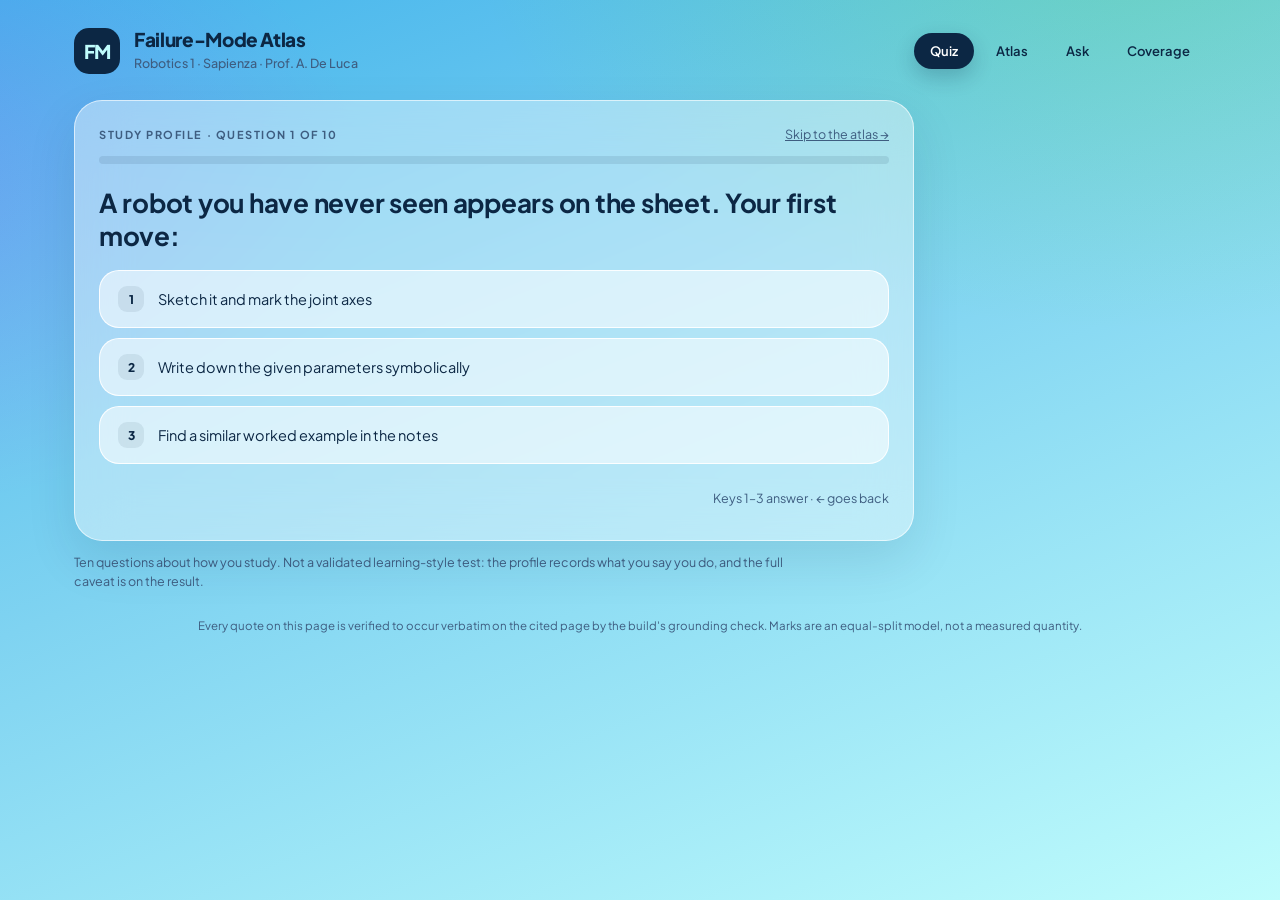
==== commit 00792487: "feat: study-profile quiz as the landing screen Ten questions, three weighted axes, four profiles. Th" ====
--- a/web/index.html
+++ b/web/index.html
@@ -152,6 +152,46 @@
   background:rgba(255,106,44,.08);border-radius:0 12px 12px 0;padding:10px 14px;margin:12px 0}
 .kbd{font-size:11.5px;font-weight:700;background:rgba(12,39,68,.08);padding:2px 7px;border-radius:6px}
 footer{margin-top:26px;font-size:11.5px;color:var(--muted);text-align:center;line-height:1.6}
+
+/* ---------- quiz ---------- */
+.quizwrap{max-width:840px}
+.qhead{display:flex;justify-content:space-between;align-items:center;gap:12px;flex-wrap:wrap}
+.prog{height:8px;border-radius:999px;background:rgba(12,39,68,.10);overflow:hidden;margin:12px 0 22px}
+.prog i{display:block;height:100%;border-radius:999px;
+  background:linear-gradient(90deg,var(--violet),var(--blue));transition:width .25s ease}
+.qstem{font-size:clamp(19px,2.3vw,26px);line-height:1.28;margin:0 0 18px;letter-spacing:-.01em}
+.opts{display:flex;flex-direction:column;gap:10px}
+.opt{display:flex;gap:14px;align-items:center;text-align:left;width:100%;padding:15px 18px;
+  border-radius:20px;border:1px solid rgba(255,255,255,.9);background:rgba(255,255,255,.55);
+  color:var(--ink);font:inherit;font-size:14.5px;cursor:pointer;
+  transition:transform .12s,background .15s,box-shadow .15s}
+.opt:hover{background:#fff;transform:translateY(-1px);box-shadow:0 10px 24px rgba(12,39,68,.10)}
+.opt .n{flex:0 0 26px;height:26px;border-radius:9px;display:grid;place-items:center;
+  font-weight:800;font-size:12px;background:rgba(12,39,68,.08)}
+.opt:hover .n{background:var(--lime);color:var(--ink)}
+.qfoot{display:flex;justify-content:space-between;align-items:center;gap:10px;
+  margin-top:16px;flex-wrap:wrap}
+.axis{margin:14px 0}
+.axis-top{display:flex;justify-content:space-between;gap:10px;font-size:12.5px;margin-bottom:7px}
+.axis-top b{font-size:12.5px}
+.axis-top span{color:var(--muted);font-weight:700}
+.track{position:relative;height:10px;border-radius:999px;background:rgba(12,39,68,.08)}
+.track .band{position:absolute;top:0;bottom:0;background:rgba(12,39,68,.06);
+  border-left:1px dashed rgba(12,39,68,.22);border-right:1px dashed rgba(12,39,68,.22)}
+.track .fill{position:absolute;top:0;bottom:0;border-radius:999px;
+  background:linear-gradient(90deg,var(--blue),var(--magenta))}
+.track .mid{position:absolute;left:50%;top:-3px;bottom:-3px;width:2px;background:rgba(12,39,68,.32)}
+.ends{display:flex;justify-content:space-between;font-size:11px;color:var(--muted);margin-top:5px;gap:10px}
+.qrec{font:inherit;color:var(--ink);text-align:left;width:100%;cursor:pointer;padding:15px 18px;
+  border:1px solid rgba(255,255,255,.9);background:rgba(255,255,255,.4);
+  -webkit-backdrop-filter:blur(26px);backdrop-filter:blur(26px);border-radius:26px}
+.qrec:hover{background:rgba(255,255,255,.62)}
+.qrec .t{font-weight:800;font-size:14.5px;margin:5px 0 0}
+.qrec .why{font-size:12.5px;color:var(--muted);margin:6px 0 0;line-height:1.55}
+.copyrow{display:flex;gap:8px;flex-wrap:wrap;margin-top:8px}
+input.link{flex:1;min-width:240px;padding:10px 12px;border-radius:12px;
+  border:1px solid rgba(12,39,68,.15);font:inherit;font-size:12px;
+  background:rgba(255,255,255,.75);color:var(--muted)}
 </style>
 </head>
 <body>
@@ -165,7 +205,8 @@
       </div>
     </div>
     <nav id="nav">
-      <a href="#/" data-nav="atlas">Atlas</a>
+      <a href="#/quiz" data-nav="quiz">Quiz</a>
+      <a href="#/atlas" data-nav="atlas">Atlas</a>
       <a href="#/ask" data-nav="ask">Ask</a>
       <a href="#/coverage" data-nav="coverage">Coverage</a>
     </nav>
@@ -1648,11 +1689,13 @@
  }
 }</script>
 <script id="d-guard" type="application/json">{"patterns": ["\\b(will|would)\\b[^?]{0,50}\\b(score|scored|pass|fail|grade)\\b", "\\bwhat\\b[^?]{0,25}\\b(score|grade|mark)s?\\b[^?]{0,20}\\b(will|would|did|do)\\b", "\\bwhat('s| is) (the |their |my )?(score|grade|mark)s?\\b", "\\bhow (well|badly)\\b[^?]{0,40}\\b(students?|they|class|cohort)\\b", "\\b(did|do|have)\\b[^?]{0,20}\\b(students?|they|class)\\b[^?]{0,40}\\b(badly|poorly|struggle|struggled)\\b", "\\bpass(ing)? rate\\b", "\\bfail(ing)? rate\\b", "\\b(how many|what percentage|what proportion)\\b[^?]{0,40}\\b(students?|candidates?)\\b[^?]{0,40}\\b(pass|fail|scored?)\\b", "\\b(grade|marks?|score) distribution\\b", "\\b(average|mean|median) (mark|score|grade)s?\\b", "\\bpredict\\b[^?]{0,40}\\b(score|outcome|performance|grade|result)\\b"], "reason": "No cohort data is present in this corpus. The exams contain questions and solutions; they contain no student responses, no marks distribution and no statistics. Any predicted score would be invented, so none is given.", "stop": ["a", "about", "an", "and", "are", "did", "do", "does", "failure", "for", "give", "how", "in", "is", "lose", "losing", "mark", "marks", "me", "mistake", "mistakes", "mode", "modes", "of", "on", "or", "please", "show", "student", "students", "tell", "that", "the", "their", "them", "these", "they", "this", "those", "to", "was", "were", "what", "which", "why", "with", "wrong"], "concept_labels": {"dh_frames": "DH frame assignment", "direct_kinematics": "Direct kinematics", "inverse_kinematics": "Inverse kinematics", "jacobian": "Differential kinematics / Jacobian", "singularity": "Singular configurations", "statics": "Statics / force transformation", "orientation": "Orientation / Euler angles", "trajectory": "Trajectory planning (joint space)", "trajectory_cartesian": "Trajectory planning (Cartesian)", "kinematic_control": "Kinematic control", "actuators": "Actuators / transmissions"}}</script>
+<script id="d-quiz" type="application/json">{"axes": [{"id": "representation", "positive": "figure-first", "negative": "symbol-first", "label": "How you represent a problem", "left": "symbols and equations", "right": "figures and geometry"}, {"id": "approach", "positive": "method-first", "negative": "derivation-first", "label": "How you attack an unseen task", "left": "derive from definitions", "right": "follow a known method"}, {"id": "warmup", "positive": "example-first", "negative": "attempt-first", "label": "How you warm up", "left": "attempt cold, then compare", "right": "study one worked example first"}], "questions": [{"id": "q1", "stem": "A robot you have never seen appears on the sheet. Your first move:", "options": [{"label": "Sketch it and mark the joint axes", "w": {"representation": 1.0}}, {"label": "Write down the given parameters symbolically", "w": {"representation": -1.0}}, {"label": "Find a similar worked example in the notes", "w": {"warmup": 1.0}}]}, {"id": "q2", "stem": "You are asked to find all singular configurations. You:", "options": [{"label": "Run the standard test: compute det J and solve", "w": {"approach": 1.0}}, {"label": "Reason about which motion the arm loses, then confirm with algebra", "w": {"approach": -1.0}}, {"label": "Re-read the slide on singularities first", "w": {"warmup": 1.0}}]}, {"id": "q3", "stem": "Halfway through a long derivation, you stop. What helps most?", "options": [{"label": "Drawing the configuration where it breaks", "w": {"representation": 1.0}}, {"label": "Rewriting the expression in a cleaner notation", "w": {"representation": -1.0}}, {"label": "Re-reading the exact wording of the question", "w": {}}]}, {"id": "q4", "stem": "Your chapter notes are mostly:", "options": [{"label": "Numbered steps and conditions", "w": {"approach": 1.0}}, {"label": "Definitions, then derivations from them", "w": {"approach": -1.0}}, {"label": "Copied worked examples", "w": {"warmup": 1.0}}]}, {"id": "q5", "stem": "Before an unseen exercise, you prefer to:", "options": [{"label": "See one full worked solution first", "w": {"warmup": 1.0}}, {"label": "Attempt it cold, then compare", "w": {"warmup": -1.0}}, {"label": "Work out what is being asked, then decide", "w": {}}]}, {"id": "q6", "stem": "A computed result disagrees with the figure. You trust:", "options": [{"label": "The figure — go back and find the geometry error", "w": {"representation": 1.0}}, {"label": "The algebra — the figure may be schematic", "w": {"representation": -1.0}}, {"label": "Neither; recompute both", "w": {}}]}, {"id": "q7", "stem": "Memorising a method without its derivation feels:", "options": [{"label": "Fine — it has to work under time pressure", "w": {"approach": 1.0}}, {"label": "Unsafe — I need to know why it works", "w": {"approach": -1.0}}, {"label": "Depends on the marks at stake", "w": {}}]}, {"id": "q8", "stem": "The most useful hour the night before:", "options": [{"label": "Re-reading worked examples and solutions", "w": {"warmup": 1.0}}, {"label": "A full paper under time, then mark it", "w": {"warmup": -1.0}}, {"label": "Reviewing formula sheets", "w": {"representation": -0.5}}]}, {"id": "q9", "stem": "You remember a result best when:", "options": [{"label": "You can picture the robot configuration", "w": {"representation": 1.0}}, {"label": "You can write the equation chain", "w": {"representation": -1.0}}, {"label": "You can explain the steps out loud", "w": {}}]}, {"id": "q10", "stem": "“Prove that this Jacobian always has full rank.” You:", "options": [{"label": "Recall the standard argument and adapt it", "w": {"approach": 1.0}}, {"label": "Build the argument from the definition of rank", "w": {"approach": -1.0}}, {"label": "Look for the theorem in the notes", "w": {"warmup": 1.0}}]}], "profiles": {"sketch_recipe": {"name": "Sketch first, then the recipe", "quadrant": "figure-first · method-first", "blurb": "You start from a drawing and you like a defined sequence of steps. On these papers that is strong on geometry and exposed exactly where the drawing is approximate and the marks sit in the algebra.", "watch": "The risk is a sketch that quietly omits an offset, and stopping at the first method that fits the problem.", "start": [["dh_frames", "You start from a drawing, so a frame that looks right and is one sign or one offset off is your natural failure — and the papers write an explicit clause against it."], ["singularity", "The lost direction is visible on your sketch. The marks are in the rank, the null space and the admissible velocity, which the drawing does not give you."], ["trajectory", "A drawn velocity profile is not a timing law. The bounds and the corner cases are where the marks are, and they are easy to skip once the picture looks right."]]}, "sketch_derive": {"name": "Picture first, then rebuild it", "quadrant": "figure-first · derivation-first", "blurb": "You reason from the picture and then rebuild the mathematics. That combination handles geometry questions well and is exposed wherever the paper wants an argument the picture cannot supply.", "watch": "Geometry gives you the answer; the paper asks for the justification. Do not let a correct sketch stand in for a proof.", "start": [["singularity", "Your geometry finds the singular configuration. The question asks for a basis of the null space and a rank, so the derivation is the deliverable."], ["statics", "Force directions are geometric, but the equilibrium argument and the transformation are algebraic, and that is where the marks are."], ["orientation", "A rotation picture does not choose the Euler branch. The inverse problem does, and it is checked."]]}, "symbol_recipe": {"name": "Symbols first, then the method", "quadrant": "symbol-first · method-first", "blurb": "You write the algebra down first and you work best from an ordered procedure. That is the fast route through these papers, and it is exposed where the procedure has branches.", "watch": "Procedures have cases. The papers award marks for the case you did not enumerate, and for the drawing you did not produce.", "start": [["inverse_kinematics", "Closed-form IK is a procedure with branches: the marks are in counting the solutions and in the singular cases, not in one successful evaluation."], ["trajectory", "Bounds, timing law, continuity up to a derivative: a checklist, and the papers put marks on the clause that gets forgotten."], ["dh_frames", "You may fill the parameter table correctly and still lose marks: several exercises require the frames drawn on the figure."]]}, "symbol_derive": {"name": "Definitions first, then derive", "quadrant": "symbol-first · derivation-first", "blurb": "You start from the definitions and build the result yourself. That is the most robust route these papers allow, and its exposure is time and enumeration: deriving one case is not the same as listing all of them.", "watch": "The paper is timed. A derivation that is correct but unfinished scores like an incorrect one, and singular cases are easy to derive past.", "start": [["jacobian", "Deriving J from the definition is your strong route. These questions ask for both the geometric and the analytic version and usually for their relation."], ["orientation", "T(φ) is a derivation-shaped object; its singularities are exactly where that derivation stops being invertible."], ["inverse_kinematics", "Deriving the solutions is not the same as enumerating them. The papers ask how many there are, and which ones survive the joint limits."]]}}, "max": {"representation": 4.5, "approach": 4.0, "warmup": 6.0}, "neutral": 0.15, "short": "Ten questions about how you study. Not a validated learning-style test: the profile records what you say you do, and the full caveat is on the result.", "warmup": {"neutral": "You mix worked examples with cold attempts. Make the ratio explicit: attempt first, then compare, even when the example is right there.", "example-first": "You prefer to see one worked solution before attempting. That is fine for calibration, but the paper will not show you one: do at least one cold attempt per topic.", "attempt-first": "You prefer attempting cold. Keep it — but read the official solution even when your answer looks right, because the marks are in the justification, not the number."}, "disclaimer": "This is not a validated learning-style instrument, and nothing here is a claim about how you learn. Visual/auditory/kinaesthetic categories have little support as a way to improve outcomes, and this corpus contains no student responses. The quiz records what you say you do; the profile-to-entry mapping is an editorial choice by the authors, labelled reconstructed, not a cohort finding.", "privacy": "Your answers are not sent anywhere and not stored on a server. They live in the URL fragment so a result can be linked; closing the tab forgets them.", "length": 10, "mapping_strength": "reconstructed"}</script>
 <script>
 const ATLAS = JSON.parse(document.getElementById('d-atlas').textContent);
 const PAGES = JSON.parse(document.getElementById('d-pages').textContent);
 const COV   = JSON.parse(document.getElementById('d-cov').textContent);
 const GUARD = JSON.parse(document.getElementById('d-guard').textContent);
+const QUIZ  = JSON.parse(document.getElementById('d-quiz').textContent);
 const A     = COV.analysis || {};
 const byId  = Object.fromEntries(ATLAS.map(e => [e.id, e]));
 
@@ -1740,6 +1783,17 @@
   const list = visible();
   return `
   ${statCards()}
+  <div class="panel" style="margin-top:18px;display:flex;gap:18px;align-items:center;
+       justify-content:space-between;flex-wrap:wrap">
+    <div>
+      <div class="eyebrow">New here</div>
+      <h2 style="font-size:19px;margin:6px 0 4px">Find your starting point in 60 seconds</h2>
+      <p class="small" style="margin:0;max-width:62ch">Ten questions about how you study, then three
+        entries where that habit meets an explicit warning in the exam wording. Self-report, not a
+        diagnosis.</p>
+    </div>
+    <a class="btn" href="#/quiz">Take the quiz →</a>
+  </div>
   <div class="panel" style="margin-top:18px">
     <div class="eyebrow">The atlas</div>
     <h2>What these exams are built to catch</h2>
@@ -2142,9 +2196,223 @@
   </div>`;
 }
 
+/* -------------------------------------------------------------------- quiz */
+
+/* Answers live in memory while the quiz runs; the finished set is written into
+   the hash so a result is a link (`#/quiz/0120120120`) and nothing is stored. */
+const QANS = [];
+
+/* -- quiz engine (test_atlas.py runs this exact block under node) -- */
+function quizScore(answers){
+  const totals = {};
+  QUIZ.axes.forEach(a => { totals[a.id] = 0; });
+  answers.forEach((choice, i) => {
+    const w = QUIZ.questions[i].options[choice].w;
+    Object.keys(w).forEach(k => { totals[k] += w[k]; });
+  });
+  const out = {};
+  QUIZ.axes.forEach(a => {
+    out[a.id] = QUIZ.max[a.id] ? totals[a.id] / QUIZ.max[a.id] : 0;
+  });
+  return out;
+}
+function quizProfileId(answers){
+  const s = quizScore(answers);
+  const figure = s.representation >= 0;
+  const method = s.approach >= 0;
+  if (figure) return method ? 'sketch_recipe' : 'sketch_derive';
+  return method ? 'symbol_recipe' : 'symbol_derive';
+}
+/* -- end quiz engine -- */
+
+const quizWord = v => Math.abs(v) >= 0.5 ? 'strong'
+  : (Math.abs(v) >= QUIZ.neutral ? 'lean' : 'no strong preference');
+
+const quizWarmupKey = v => Math.abs(v) < QUIZ.neutral ? 'neutral'
+  : (v > 0 ? 'example-first' : 'attempt-first');
+
+function quizResult(answers){
+  const id = quizProfileId(answers);
+  const p = QUIZ.profiles[id];
+  const s = quizScore(answers);
+  const axes = QUIZ.axes.map(a => ({
+    ...a, value: s[a.id], neutral: Math.abs(s[a.id]) < QUIZ.neutral
+  }));
+  const recs = p.start.map(([c, why]) => {
+    const e = ATLAS.find(x => x.concepts.indexOf(c) !== -1);
+    return e ? {concept:c, concept_label: CONCEPT_LABEL[c] || c, why, e} : null;
+  }).filter(Boolean);
+  return {id, p, s, axes, recs,
+          noStrong: axes[0].neutral && axes[1].neutral};
+}
+
+function quizAxisHTML(a){
+  const v = Math.max(-1, Math.min(1, a.value));
+  const half = Math.abs(v) * 50;
+  const left = v >= 0 ? 50 : 50 - half;
+  const band = QUIZ.neutral * 50;
+  return `
+  <div class="axis">
+    <div class="axis-top"><b>${esc(a.label)}</b>
+      <span style="text-align:${a.neutral ? 'center' : (v >= 0 ? 'right' : 'left')};
+        margin-${v >= 0 ? 'left' : 'right'}:auto">${a.neutral ? 'no strong preference'
+        : quizWord(v) + ' ' + esc(v >= 0 ? a.positive : a.negative)}</span></div>
+    <div class="track">
+      <i class="band" style="left:${(50 - band).toFixed(1)}%;width:${(band * 2).toFixed(1)}%"></i>
+      <i class="fill" style="left:${left.toFixed(1)}%;width:${half.toFixed(1)}%"></i>
+      <i class="mid"></i>
+    </div>
+    <div class="ends"><span>${esc(a.left)}</span><span>${esc(a.right)}</span></div>
+  </div>`;
+}
+
+function quizRecHTML(r){
+  const e = r.e;
+  return `
+  <button class="qrec" onclick="go('#/mode/${e.id}')">
+    <div class="eyebrow">${esc(r.concept_label)} · ${e.marks_at_risk.toFixed(2)}/30 at risk ·
+      ${esc(e.strength)}</div>
+    <p class="t">${esc(e.title)}</p>
+    <p class="why">${esc(r.why)}</p>
+    <p class="small" style="margin:8px 0 0">Open the entry for the quote and the cited page →</p>
+  </button>`;
+}
+
+function screenQuiz(){
+  const step = Math.min(QANS.length, QUIZ.length - 1);
+  const q = QUIZ.questions[step];
+  const pct = (QANS.length / QUIZ.length) * 100;
+  return `
+  <div class="quizwrap">
+    <div class="panel">
+      <div class="qhead">
+        <div class="eyebrow" style="margin:0">Study profile · question ${step + 1} of ${QUIZ.length}</div>
+        <a class="small" href="#/atlas">Skip to the atlas →</a>
+      </div>
+      <div class="prog"><i style="width:${pct.toFixed(1)}%"></i></div>
+      <h2 class="qstem">${esc(q.stem)}</h2>
+      <div class="opts">
+        ${q.options.map((o, i) => `
+          <button class="opt" onclick="quizAnswer(${i})">
+            <span class="n">${i + 1}</span><span>${esc(o.label)}</span>
+          </button>`).join('')}
+      </div>
+      <div class="qfoot">
+        <button class="btn ghost" onclick="quizBack()"
+          ${step === 0 ? 'style="visibility:hidden"' : ''}>← Back</button>
+        <span class="small">Keys 1–3 answer · ← goes back</span>
+      </div>
+    </div>
+    <p class="small" style="max-width:80ch;margin-top:12px">${esc(QUIZ.short)}</p>
+  </div>`;
+}
+
+function screenQuizResult(answers){
+  const r = quizResult(answers);
+  const url = location.href.split('#')[0] + '#/quiz/' + answers.join('');
+  return `
+  <div class="quizwrap">
+    <div class="panel">
+      <div class="eyebrow">Your study profile · mapping is reconstructed</div>
+      <h2 style="margin:6px 0 4px">${esc(r.p.name)}</h2>
+      <p class="small" style="margin:0">${esc(r.p.quadrant)}${r.noStrong
+        ? ' · neither axis is strongly set' : ''}</p>
+      <p style="max-width:76ch">${esc(r.p.blurb)}</p>
+      ${r.noStrong ? `<p class="small">Your answers are close to neutral on both axes. Read the
+        profile as a starting point, not a label.</p>` : ''}
+      ${r.axes.map(quizAxisHTML).join('')}
+      <div class="note" style="margin-top:16px"><b>What to watch:</b> ${esc(r.p.watch)}</div>
+    </div>
+
+    <div class="panel" style="margin-top:14px">
+      <div class="eyebrow">Start here · three entries</div>
+      <h3 style="margin:6px 0 4px;font-size:17px">Where this habit meets an explicit exam warning</h3>
+      <p class="small">Each card is an entry in the atlas. The sentence under the title is why it is
+        here — it is not evidence about you. Click a card for the quote.</p>
+      <div style="display:flex;flex-direction:column;gap:10px">${r.recs.map(quizRecHTML).join('')}</div>
+    </div>
+
+    <div class="panel" style="margin-top:14px">
+      <div class="eyebrow">Warm-up</div>
+      <p style="margin:6px 0 0">${esc(QUIZ.warmup[quizWarmupKey(r.s.warmup)])}</p>
+    </div>
+
+    <div class="panel" style="margin-top:14px;background:rgba(255,106,44,.10);
+         border-color:rgba(255,106,44,.35)">
+      <div class="eyebrow">What this is not</div>
+      <p style="margin:6px 0">${esc(QUIZ.disclaimer)}</p>
+      <p class="small" style="margin:0">${esc(QUIZ.privacy)}</p>
+    </div>
+
+    <div class="panel" style="margin-top:14px">
+      <div class="eyebrow">Share this result</div>
+      <div class="copyrow">
+        <input class="link" id="quiz-link" readonly value="${esc(url)}">
+        <button class="btn" onclick="copyQuizLink()">Copy</button>
+      </div>
+      <div class="qfoot">
+        <button class="btn ghost" onclick="quizRetake()">Retake</button>
+        <a class="btn ghost" href="#/atlas">Open the atlas →</a>
+      </div>
+    </div>
+  </div>`;
+}
+
+function screenQuizBadLink(){
+  return `<div class="panel"><h2>That result link is not valid</h2>
+    <p>A result link is <span class="kbd">#/quiz/</span> followed by ${QUIZ.length} digits, each 0–2.
+      <a href="#/quiz">Start the quiz</a>.</p></div>`;
+}
+
+function quizAnswer(i){
+  if (QANS.length >= QUIZ.length) return;
+  QANS.push(i);
+  if (QANS.length === QUIZ.length){ location.hash = '#/quiz/' + QANS.join(''); return; }
+  render();
+}
+
+function quizBack(){
+  if (QANS.length) QANS.pop();
+  if (QANS.length) render(); else go('#/quiz');
+}
+
+function quizRetake(){
+  QANS.length = 0;
+  go('#/quiz');
+  render();
+}
+
+function copyQuizLink(){
+  const el = document.getElementById('quiz-link');
+  if (!el) return;
+  const done = () => { const b = el.parentElement.querySelector('button');
+                       if (b) b.textContent = 'Copied'; };
+  try {
+    if (navigator.clipboard && navigator.clipboard.writeText){
+      navigator.clipboard.writeText(el.value).then(done, () => { el.select(); });
+      return;
+    }
+  } catch (e) { /* fall through to selection */ }
+  el.select();
+}
+
+/* 1-3 answer while the quiz is showing; ← goes back. Result screens ignore keys. */
+document.addEventListener('keydown', ev => {
+  /* the landing page has no hash at all, and it is also the quiz */
+  if (location.hash && location.hash !== '#/quiz') return;
+  if (ev.target && /^(INPUT|TEXTAREA|SELECT)$/.test(ev.target.tagName)) return;
+  if (ev.key === '1' || ev.key === '2' || ev.key === '3'){
+    ev.preventDefault();
+    quizAnswer(Number(ev.key) - 1);
+  } else if (ev.key === 'ArrowLeft' || ev.key === 'Backspace'){
+    ev.preventDefault();
+    quizBack();
+  }
+});
+
 function notFound(){
   return `<div class="panel"><h2>Not in the atlas</h2>
-    <p>That id is not one of the ${ATLAS.length} entries. <a href="#/">Back to the index</a>.</p></div>`;
+    <p>That id is not one of the ${ATLAS.length} entries. <a href="#/atlas">Back to the index</a>.</p></div>`;
 }
 
 /* Grounding, live: the same containment test the build runs, on text the visitor
@@ -2181,7 +2449,21 @@
   const h = location.hash.replace(/^#\/?/, '');
   const parts = h.split('/').filter(Boolean);
   let html, nav = 'atlas';
-  if (!parts.length) html = screenIndex();
+  if (!parts.length || parts[0] === 'quiz'){
+    nav = 'quiz';
+    if (!parts[1]){
+      if (QANS.length === QUIZ.length) html = screenQuizResult(QANS);
+      else html = screenQuiz();
+    } else if (/^[0-2]+$/.test(parts[1]) && parts[1].length === QUIZ.length){
+      const answers = parts[1].split('').map(Number);
+      QANS.length = 0;
+      answers.forEach(a => QANS.push(a));
+      html = screenQuizResult(answers);
+    } else {
+      html = screenQuizBadLink();
+    }
+  }
+  else if (parts[0] === 'atlas') html = screenIndex();
   else if (parts[0] === 'mode') html = screenMode(parts[1]);
   else if (parts[0] === 'evidence') html = screenEvidence(parts[1], parts[2] === 'lecture' ? 'lecture' : 'exam');
   else if (parts[0] === 'ask') { html = screenAsk(); nav = 'ask'; }
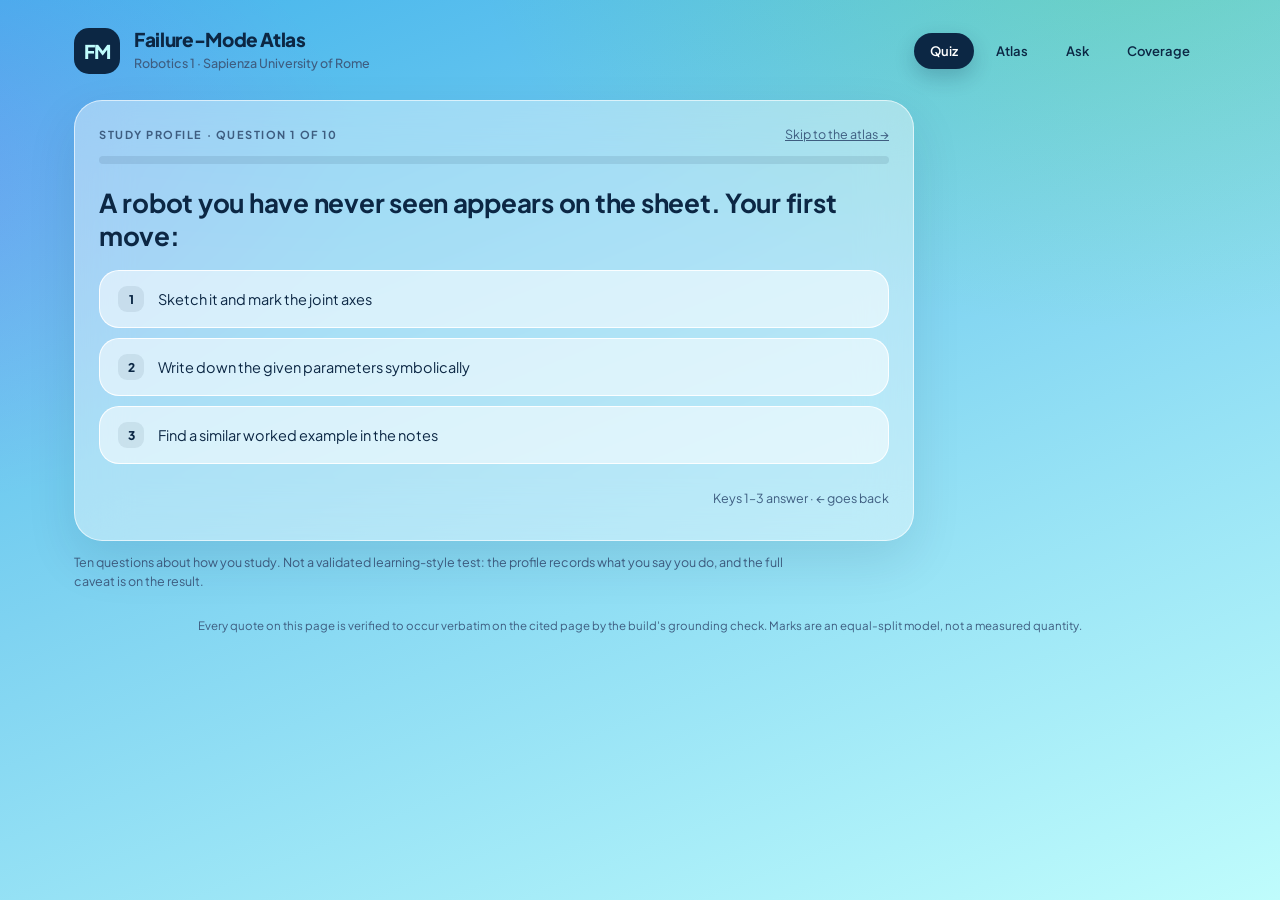
==== commit 883486e6: "Publish the pipeline, not the course material The repository shipped 30 one-page PDFs of the course'" ====
--- a/web/index.html
+++ b/web/index.html
@@ -201,7 +201,7 @@
       <div class="mark">FM</div>
       <div>
         <h1>Failure-Mode Atlas</h1>
-        <p>Robotics 1 · Sapienza · Prof. A. De Luca</p>
+        <p>Robotics 1 · Sapienza University of Rome</p>
       </div>
     </div>
     <nav id="nav">
@@ -1630,7 +1630,8 @@
   "thin_evidence": true
  }
 ]</script>
-<script id="d-pages" type="application/json">{"08_EulerRPYHomogeneous": {"11": "         Use of homogeneous transformation 𝑇\n\n n   describes the relation between two reference frames\n     (relative pose = position & orientation)\n n   transforms the representation of a position vector\n     (applied vector starting from the origin of the frame)\n     from one frame to another frame\n n   it is a roto-translation operator on vectors in the three-\n     dimensional space\n                               !        #$\n n   it is always invertible       𝑇\"        = \"𝑇!\n                               !    \"          !\n n   can be composed, i.e., 𝑇\" 𝑇% =             𝑇%   ¬ note: it does\n                                                       not commute\n                                                       in general!\n\nRobotics 1                                                             11"}, "09_DirectKinematics": {"12": "              Denavit-Hartenberg (DH) frames\n joint axis                              joint axis                        joint axis\n    𝑖−1                                        𝑖                             𝑖+1\n                    link 𝑖 − 1\n                                                            link 𝑖\n\n              link 𝑖 − 1 is moved\n                  by joint 𝑖 − 1                        frame 𝑅𝐹𝑖 is\n                                                      attached to link 𝑖           𝛼*\n                                       𝑂(+                                   𝑧(\n                                             𝑧()*            𝑎*\n                                 𝑑*                                          𝑂(     𝑥(\n                                              𝑥()*\n                                                     𝜃*\n                                      𝑂()*                     axis of link 𝑖\n                            axis of joint 𝑖               as common normal to\n                     around which link 𝑖 rotates          joint axes 𝑖 and 𝑖 + 1\n                     or along which link 𝑖 slides\n\nRobotics 1                                                                               12", "8": "                  Direct kinematics of 2R planar robot\n                                   just using inspection…\n\n 𝑦                                                                      𝑝%\n                                   𝑃     𝜙       𝑞#\n 𝑝𝑦                                •          𝑞= 𝑞                  𝑟 = 𝑝&\n                                                  $\n                                                                        𝜙\n                         𝑙2                      𝑛=2             𝑚=3\n                              𝑞2\n                                              § one may “express” more task variables\n             𝑙1                                 with less joint variables (here, 𝑚 > 𝑛) …\n                    𝑞1                       § but one cannot “command” independently\n                                   𝑝𝑥   𝑥      more task variables than joint variables\n\n\n                         𝑝𝑥 = 𝑙1 cos𝑞1 + 𝑙2 cos(𝑞1 + 𝑞2)\n                         𝑝𝑦 = 𝑙1 sin𝑞1 + 𝑙2 sin(𝑞1 + 𝑞2)\n                         𝜙 = 𝑞1 + 𝑞2\n                   for more general cases, we need a ‘method’!\nRobotics 1                                                                                  8"}, "10_InverseKinematics": {"3": "                       Inverse kinematics problem\n n given a desired end-effector pose (position +\n   orientation), find values of the joint variables 𝑞\n   that will realize it\n n a synthesis problem, with input data in the form\n          𝑅                𝑝\n      §𝑇= $                  = %𝐴& (𝑞) § 𝑟 = 𝑓( (𝑞), for a task function\n          0                1\n                classical formulation:                             generalized formulation:\n  inverse kinematics for a given end-effector pose 𝑇 inverse kinematics for a given value 𝑟 of task variables\n\n n   a typical nonlinear problem\n      n   existence of a solution (workspace definition)\n      n uniqueness/multiplicity of solutions (𝑟 ∈ ℝ' , 𝑞 ∈ ℝ& )\n      n solution methods\n\nRobotics 1                                                                                                  3"}, "11_DifferentialKinematics": {"2": "                  Differential kinematics\nn   relations between motion (velocity) in joint space\n    and motion (linear/angular velocity) in task space\n    (e.g., Cartesian space)\nn   instantaneous velocity mappings can be obtained\n    through time differentiation of the direct kinematics\n    or in a geometric way, directly at the differential level\n    n different treatments arise for rotational quantities\n    n establish the relation between angular velocity and\n\n       n time derivative of a rotation matrix\n\n       n time derivative of the angles in a minimal representation\n\n          of orientation\nRobotics 1                                                       2", "32": "                       Kinematic singularities\nn   configurations where the Jacobian loses rank\n             ⟺ loss of instantaneous mobility of the robot end-effector\nn   for X = Z (≤ 6), they correspond to Cartesian poses at which the number\n    of solutions of the inverse kinematics problem differs from the generic case\nn   “in” a singular configuration, we cannot find any joint velocity that realizes\n    a desired end-effector velocity in some directions of the task space\nn   “close” to a singularity, large joint velocities may be needed to realize even\n    a small velocity of the end-effector in some directions of the task space\nn   finding and analyzing in advance the mobility of a robot helps in singularity\n    avoidance during trajectory planning and motion control\n      n when o = _: find the configurations Y such that det [(Y) = 0\n      n when o < _: find the configurations Y such that all o × o minors of [(Y) are\n        singular (or, equivalently, such that det [(Y)[/ (Y) = 0)\nn   finding all singular configurations of a robot with a large number of joints,\n    or the actual “distance” from a singularity, is a complex computational task\nRobotics 1                                                                        32"}, "12b_StaticsForceTransformations": {"12": "                            Force manipulability\nn   in a given configuration, evaluate how effective is the\n    transformation between joint torques and end-effector forces\n    n    “how easily” can the end-effector apply generalized forces (or balance\n         applied ones) in the various directions of the task space\n    n    in singular configurations, there are directions in the task space where\n         external forces are balanced without the need of any joint torque\nn   we consider all end-effector forces that can be applied (or\n    balanced) by choosing joint torque vectors of unit norm\n\n                  !                                !      !\n                𝜏 𝜏=1                           𝐹 𝐽𝐽 𝐹 =1\n         same directions of the principal\n                                                   task force\n        axes of the velocity ellipsoid, but\n        with semi-axes of inverse lengths     manipulability ellipsoid\nRobotics 1                                                                        12"}, "13_TrajectoryPlanning": {"29": "               Trajectory planning in joint space\nn   + = +(,) in time or + = +(%) in space (then, with timing % = %(,))\nn   in general, it is sufficient to work component-wise (+5 in vector + )\nn   implicit definition of trajectory, by solving an interpolation problem\n    with specified boundary conditions (b.c.) in a class of functions\nn   typical classes: polynomials (linear, cubic, quintic,…), trigonometric\n    (cosines, sines, combined, …), clothoids, exponentials, …\nn   imposed conditions (in space and/or in time) [+ bounds/limits]\n     n    passage through points = interpolation (PTP or MP)\n     n    initial, final, intermediate velocity (or geometric tangent for paths)\n     n    initial, final acceleration (or curvature/second space derivative)\n     n    continuity of time-(or space-)derivative up to the E -th order: class 1 6\n         many of the following methods and remarks can be directly applied\n              component-wise also to Cartesian trajectory planning!\nRobotics 1                                                                         29"}, "Robotics1_12.02.09": {"2": "                                        z0\n\n\n\n\n                                  d1\n                                                               y0\n\n\n                                       x0\n\n                                  Figure 2: A RRP (polar) robot\n\n\n   • Give the explicit expression of the 3 × 3 geometric Jacobian J (q) relating the joint velocity\n     q̇ to the linear velocity v e of the end-effector\n\n                                               v e = J (q)q̇\n\n     and discuss its singularities.\n\n\nExercise 3\n\nConsider the same robot of Exercise 2.\n\n   • Define a desired linear path pd (σ), parametrized by its actual length σ, between the initial\n     and final Cartesian points\n                                            \u0001T                             \u0001T\n                         pinit = 1 1 1         ,    pf in = −1 −1 3           .\n\n     Verify the existence of a value σ = σs at which the desired path encounters a robot singularity.\n     Determine whether or not the desired trajectory pd (σ(t)), with σ̇ > 0 at σ = σs , can be\n     perfectly realized also in that robot configuration. In case it can, provide some reasoning to\n     justify how to execute the desired trajectory; else, explain in detail why this is not possible.\n                                                                                             \u0001T\n   • Consider the same initial point pinit and a new final point pnew = −1 1 3                  , and\n     assume as desired interpolating trajectory pd (σ(t)) a linear Cartesian path with constant\n                                                                                         \u0001T\n     speed σ̇ = 1. The robot is initially in the configuration q(0) = π/3 π/2 1             . Design\n     two different kinematic control laws that exponentially drive the tracking error to zero, either\n        – by keeping the Cartesian error along z 0 constantly at zero,\n     or, respectively,\n        – by keeping the joint error on the second coordinate q2 constantly at zero.\n\n\n                                                                     [210 minutes; open books]\n\n\n                                                 2"}, "Robotics1_14.10.27": {"1": "                                                 Robotics I\n                                             October 27, 2014\n\nExercise 1\n\nConsider a minimal representation of the orientation of a rigid body as given by Euler angles\nφ = (α, β, γ) around the sequence of mobile axes XY Z.\n\n  a) Determine the relation\n                                                      ω = T (φ)φ̇\n     between the time derivatives of the Euler angles and the angular velocity ω of the rigid body.\n  b) Find the singularities of T (φ), and provide an example of an angular velocity vector ω that\n     cannot be represented in a singularity.\n  c) Given a rotation matrix R = {rij } ∈ SO(3), provide the analytic solution φ = (α, β, γ) to\n     the inverse representation problem out of singularities.\n\n\nExercise 2\n\nConsider a 4-dof SCARA robot, with base frame and Denavit-Hartenberg table as shown in Fig. 1.\n\n\n\n                             z0                                       i    ! i\"     ai   di    #i\n                                                                      1        0    a1    0    q1\n\n                !y0                                                   2        $\"   a2    0    q2\n\n                                                                      3        0\"   0    q3    0\n                                                 x0\n                                                                      4        0    0     0    q4\n\n\n\n                             Figure 1: A SCARA robot and its DH table\n\n\n  a) Provide the 6 × 4 geometric Jacobian of this robot in analytic form.\n  b) In the following, neglect the presence of joint limits. When the robot arm is fully stretched\n     along the x0 axis, determine, if possible, a joint velocity q̇ ∈ R4 that realizes the following\n     desired end-effector generalized velocity:\n                                    \u0001T                                    \u0001T\n                      v Td   ω Td        =   0    1   1       0   0   1             [m/s] or [rad/s].\n\n                                                                                                          \u0001T\n  c) In this configuration, does a solution exist for any desired generalized velocity v Td ω Td            ,\n     provided only that ωd,x = ωd,y = 0? And when a solution does exist, is it unique?\n\n                                                                                    [150 minutes; open books]\n\n\n                                                          1"}, "Robotics1_15.02.06": {"2": "Exercise 2\n\nGiven the two points\n                              \u0012        \u0013                           \u0012           \u0013\n                                  −3                                   0.732\n                         A=                [m]    and      B=                      [m]\n                                   0                                     1\n\non the plane, connect them with the arc (of minimum length) of a circle having radius R = 2 [m]\nand parametrize this path by its arc length s. Design a timing law s = s(t) with trapezoidal speed\nprofile so as to obtain a rest-to-rest circular trajectory p(t) from A to B that performs the transfer\nin minimum time T under the maximum velocity and acceleration constraints\n\n                         kṗ(t)k ≤ Vmax ,        kp̈(t)k ≤ Amax ,        t ∈ [0, T ],\n\nand the bound on the normal acceleration p̈n (t) to the path\n\n                                  kp̈n (t)k ≤ An,max ,         t ∈ [0, T ].\n\nSolve this Cartesian trajectory planning problem with the data\n\n                   Vmax = 3 [m/s],         Amax = 4 [m/s2 ],         An,max = 2 [m/s2 ],\n\nproviding also the numerical values of the associated minimum time T .\n\n                                                                               [180 minutes; open books]\n\n\n\n\n                                                     2"}, "Robotics1_16.09.12": {"1": "                                               Robotics I\n                                             September 12, 2016\n\nExercise 1\nThe last three revolute joints (labeled from 4 to 6) of the 6-dof Universal Robot UR10 constitute\na non-spherical wrist and are described by the Denavit-Hartenberg parameters in Tab. 1.\n\n                                 i      αi          ai            di (mm)           θi\n\n\n                                 4     −π/2         0             d4 = 163.9        q4\n\n\n                                 5      π/2         0             d5 = 115.7        q5\n\n\n                                 6       0          0             d6 = 92.2         q6\n\n\n\n     Table 1: Denavit-Hartenberg parameters of the non-spherical wrist of the UR10 robot.\n   • Provide the analytic expressions of the inverse kinematic mapping, which takes as input a\n     desired orientation of the (end-effector) frame 6, as expressed by a rotation matrix R, and\n     provides as output all solutions for the wrist angles (q4 , q5 , q6 ) in the regular case. Charac-\n     terize also the singular cases, and explain what happens in such situations.\n   • Apply your formulas to solve the inverse kinematics for the UR10 robot wrist, given the\n     following numerical input:                          \n                                             0 1      0\n                                          √2        √\n                                                       2 \n                                                          \n                                    R=   √2 0       2\n                                                      √\n                                                          .\n                                              2\n                                             2   0 − 22\n\nExercise 2\nConsider the planar RPR robot in Fig. 1. The prismatic axis of the second joint is skewed by an\nangle β = 45◦ with respect to the first link.\n                                              q3\n\n                                         y               ℓ3         q2\n                                                                      ! = \"/4\n                                                                     (constant) #\n                                               ℓ1\n                                                         q1\n                                                                               x\n              Figure 1: A planar RPR robot with its joint coordinates q1 , q2 and q3 .\n                                                                                                   \u0001T\n   • Using the coordinates shown, provide the Jacobian matrix J (q) that relates q̇ = q̇1 q̇2 q̇3\n                                   \u0001T\n     to the velocity ṗ = ṗx ṗy     of the end effector and find the singularities of this mapping.\n                                                    \u0001T\n   • Let the robot be at q 0 = π/2 0.2 −π/4             [rad,m,rad], with kinematic data `1 = 1 and\n                                                                     \u0001T\n     `3 = 0.5 [m]. For a desired end-effector velocity ṗd = −1 0       [m/s], determine numerically\n        – the minimum norm (least squares) solution q̇ LS ;\n        – another solution q̇ 0 6= q̇ LS , such that J (q 0 )q̇ 0 = ṗd .\n\n                                                                                         [120 minutes; open books]\n\n\n                                                              1"}, "Robotics1_17.01.11": {"1": "                                           Robotics I\n                                           January 11, 2017\n\nExercise 1\n\nConsider the 4-dof planar RPRP robot in Fig. 1 and assume that every joint has an unlimited range.\n\n   • Assign the link frames according to the Denavit-Hartenberg convention. Place the origin of the\n     last frame coincident with point P . Make the free choices that are available so as to eliminate\n     (i.e., “zeroing out”) as many unnecessary constant parameters as possible. Draw the chosen frames\n     directly on the robot in Fig. 1.\n   • Provide the Denavit-Hartenberg table of parameters associated to the frames that have been as-\n                                                                        \u0001T               \u0001T\n     signed. Draw the robot in the configuration q = q1 q2 q3 q4           = 0 1 0 1 .\n                                                                                           \u0001T\n   • A task requires to place the end-effector frame at a desired position pd = pdx pdy , with a given\n     orientation αd of axis x4 w.r.t. axis x0 of the base. For the RPRP robot, define the analytic Jacobian\n     associated to this three-dimensional task and determine all its singular configurations.\n\n\n\n                                                                           P\n\n                                       x0\n\n\n\n                           y0\n                                Figure 1: A 4-dof planar RPRP robot.\n\nExercise 2\n\nA planar 2R robot, with link lengths `1 = 1 and `2 = 0.5 [m], has its end-effector placed in the Cartesian\n                           \u0001T\nposition p0 = 0.7 0.7         [m] and is at rest at time t = 0. Using separation in space and time, plan a\n                                                                                                    \u0001T\nCartesian trajectory for the robot end-effector in order to pick an object in the position pd = 0 1    [m]\nat a given time T > 0 (to be treated symbolically in this problem). The object is on a conveyor belt,\n                                                       \u0001T\nmoving with a constant velocity v d = V · −1 0 , where V = 1 [m/s] is the speed. The robot end\neffector should match this velocity at the final position. Moreover, the motion task should be executed\nwith joint velocities q̇(t) that are continuous for all t ∈ [0, T ].\n\n   • Provide the parametric expression p(s) of the chosen Cartesian path, and of its first and second\n     derivative with respect to the path parameter s.\n   • Provide the expression of a timing law s(t) that satisfies the required conditions.\n   • Assuming a motion time T = 1.6 [s], compute the joint velocity q̇ mid = q̇(T /2) at t = T /2, when\n     the robot is executing the planned Cartesian trajectory. How many solutions are there?\n\n\n                                                    1", "2": "Exercise 3\n\nThe kinematics of a spatial 3R robot is defined by the Denavit-Hartenberg parameters in Tab. 1, where\nthe three constant parameters d1 , a2 , and a3 are all strictly positive.\n\n                                 i      αi          ai         di             θi\n\n                                 1      π/2         0          d1             q1\n\n                                 2       0          a2         0              q2\n\n                                 3       0          a3         0              q3\n\n                             Table 1: DH parameters of a spatial 3R robot.\n\nThe 6 × 3 geometric Jacobian matrix J (q) of this robot (expressed in frame 0) has the following expression,\nwhich is only partly specified:\n\n                         − sin q1 (a2 cos q2 + a3 cos(q2 + q3 )) − cos q1 (a2 sin q2 + a3 sin(q2 + q3 )) J13 (q)\n                                                                                                                \n                  ! \n                       cos q1 (a2 cos q2 + a3 cos(q2 + q3 )) − sin q1 (a2 sin q2 + a3 sin(q2 + q3 )) J23 (q) \n                                                                                                                 \n          J L (q)\nJ (q) =            =                                                                                            .\n          J A (q)     \n                                           0                        a2 cos q2 + a3 cos(q2 + q3 )        J33 (q) \n                                                                                                                 \n                                                                    J A (q)\n                                                                                                             (1)\n\n    • Provide the missing expressions of all remaining terms in eq. (1).\n    • Show that this geometric Jacobian has always full (column) rank.\n    • With the robot in the zero configuration, q = 0, determine the joint torque τ ∈ R3 that balances\n      statically a force F , applied to the robot tip, and a moment M , applied to the third link, given by\n                                              \u0001T                              \u0001T\n                          F = 0 1 −1             [N],         M= 1 1 1            [Nm].\n\n      Give the expression of τ , and then its numerical value using the robot kinematic data d1 = a2 =\n      a3 = 1 [m].\n    • Is it possible to apply simultaneously a force F 6= 0 and a moment M 6= 0 so that the robot\n      remains in static equilibrium, without the need of an extra joint torque (τ = 0) for balancing the\n      force/moment pair? Motivate your answer in general, and illustrate it with a supporting example\n      when the robot is in the configuration q = 0.\n\n                                        [240 minutes, open books but no computer or smartphone]\n\n\n\n\n                                                         2"}, "Robotics1_18.01.11": {"1": "                                            Robotics I\n                                           January 11, 2018\nExercise 1\n\nThe Panda by Franka Emika shown in Fig. 1 is an innovative lightweight robot intended for friendly and\nsafe human-robot interaction. The robot has seven revolute joints and its kinematics is characterized\nby a spherical shoulder, an elbow with two offsets, and a non-spherical wrist. This combination allows\neliminating unaccessible ‘holes’ close to the robot base, thus increasing the robot workspace.\n\n\n\n\n                                       side view                                  top view\n\n        Figure 1: The 7R Panda robot by Franka Emika and two views of its workspace.\n   • Assign the link frames according to the Denavit-Hartenberg (DH) convention and complete the as-\n     sociated symbolic table of parameters, specifying also the signs of the non-zero constant parameters.\n     Draw the frames and fill in the table directly on the extra sheet #1 provided separately. Therein,\n     the two DH frames 0 and 7 are already assigned and should not be modified. [Please, make clean\n     drawings and return the completed sheet with your name written on it.]\n   • Write explicitly the seven resulting DH homogeneous transformation matrices 0A1 (q1 ) to 6A7 (q7 ).\n     [Do NOT attempt to write the direct kinematics in symbolic form!]\n   • Assume that all constant DH parameters have been specified numerically. While the robot is moving,\n     the actual position p ∈ R3 of the end-effector (i.e., of the origin O7 of frame 7) should be computed in\n     real time using the measurements of q ∈ R7 collected by the encoders at each sampling instant (say,\n     every 400 µs). Provide an efficient scheme for this computation, and determine the total number\n     of elementary operations (evaluation of trigonometric functions, of products ×, and of sums +)\n     required at each sampling step. You may proceed without exploiting the specific structure of the\n     DH matrices, or customize the procedure avoiding unnecessary elementary operations for this robot.\n\nExercise 2\n\nA number of statements are reported on the extra sheet #2, regarding the Newton and the Gradient\nmethods for the numerical solution of inverse kinematics problems. Check if each statement is True or\nFalse, providing also a very short motivation/explanation for your answer. [Return the sheet with your\nanswers and your name written on it.]\n\n\n\n\n                                                     1"}, "Robotics1_18.02.05": {"1": "                                                                             Robotics I\n                                                                            February 5, 2018\nExercise 1\n\nThe Italian robot manufacturer Comau has recently put on the market two educational manipulators of\nsmall size and weight called e.Do. The version with four actuated revolute joints is shown in Fig. 1.\n\n\n                                                                  y4\n\n                                                          O4                                                                                    !\"#$%&%\n                                                                   x4                                                                           !\"#$%%'%\n\n\n                                                                                                                                                 !\"#$%%(%\n\n\n\n\n                                                 z0\n\n\n                                         O0         x0\n\n\n                                                                                                                    :WLJPÄJH[PVUZ                          Value\nFigure 1: The 4R e.Do manipulator by Comau with base and end-effector frames [left] and its\n                                                    Number of axis      4\nrelevant dimensions [right].                        Max payload         1 kg\n                                                                                                                  Max reach                                478 mm\nAssign the link frames according to the Denavit-Hartenberg (DH) convention and         complete the associated\n                                                                                   Axis 1 +/- 180 ° (38 °/sec)\ntable of parameters so that all constant parameters are non-negative. Specify also Axis 2their   numerical\n                                                                                           +/- 101 ° (38 °/sec) values.\n                                                                Stroke (Speed)\n                                                                                        3 +/- 101 ° (38 °/sec)\nDraw the frames and fill in the table directly on the extra sheet #1 providedAxis   separately.        The two DH\n                                                                                   Axis 5 +/- 104 ° (56 °/sec)\nframes 0 and 4 are already assigned and should not be modified.        Finally, write the\n                                                                Total weight\n                                                                                                DH homogeneous\n                                                                                           10,5 kg\ntransformation matrices. [Please, make clean drawings and returnRobotthe     completed sheet\n                                                                       arm weight          4,8 kg with your name\nwritten on it.]                                                 Structure material         Ixef 1022\n                                                                                                                                                           Universal external power source\n                                                                                                                  Power source\n                                                                                                                                                           with 12V power adapter\nExercise 2                                                                                                                                                 1 external USB port\n                                                               Connectivity                                                                                1 RJ45 Ethernet\nA number of statements are reported on the extra sheet #2, regarding       sensor devices for fixed-base ma-                                               1 DSub-9 Serial Port\nnipulators and related measurement issues. Check if each statement     is True or False, providing also a\n                                                               Motherboard                                                                                 Raspberry Pi running Raspbian Jessie\n                                                                                                                                                           Kinetic Kame\nvery short motivation/explanation for your answer. [Return the ROS\n                                                               completed sheet with your name on it.]\n                                                                                                                  Control Logic                            Proprietary open-source e.DO\n                                                                                                                  Additional Features                      External emergency stop button\nExercise 3\n\nDetermine the symbolic expression of the 6 × 4 geometric Jacobian J (q) for the robot in Fig. 1 (do not\nenter numerical values). Partition this matrix in blocks as\n                                                       ;OL\u0003PUMVYTH[PVU\u0003JVU[HPULK\u0003PU\u0003[OPZ\u0003IYVJO\\YL\u0003PZ\u0003Z\\WWSPLK\u0003MVY\u0003PUMVYTH[PVU\u0003VUS`\u0015\u0003*VTH\\\u0003:\u0015W\u0015(\u0015\u0003YLZLY]LZ\u0003[OL\u0003YPNO[\u0003[V\u0003HS[LY\u0003ZWLJPÄJH[PVUZ\u0003H[\u0003HU`\u0003[PTL\u0003^P[OV\\[\u0003\n                                                       notice for technical or commercial reasons.The illustration does not necessarily show the products in their standard version. Edition - 11/17 - Turin\n                                            !\n                                    J L (q)\n                         J (q) =              ,    v = J L (q)q̇,                      ω = J A (q)q̇.                                                                         (1)\n                                    J A (q)\n\n      • Find all configurations q ∗L , if any, where J L (q) loses rank.\n      • Determine the range space of all feasible angular velocities ω ∈ R3 .\n      • Find all singular configurations q ∗ of J (q), if any.\n\nChoose next a configuration q 0 where J L is full rank, and substitute all the available numerical data in\nthis matrix. Sketch this configuration and compute then a non-zero joint velocity q̇ 0 ∈ R4 such that the\nresulting linear velocity v of the robot end-effector at q 0 is identically zero.\n                                                                                  [turn for next exercise]\n\n\n                                                                                            1"}, "Robotics1_18.06.11": {"1": "                                           Robotics I\n                                           June 11, 2018\nExercise 1\nConsider the planar 2R robot in Fig. 1, having a L-shaped second link. A frame RFe is attached\nto the gripper mounted on the robot end effector.\n\n                                       A\n\n\n                                                         B\n                                                                           ye\n\n\n                                                          C\n                                                                             xe\n                     Figure 1: A planar 2R robot with L-shaped second link.\n• Assign the link frames and define the joint variables q according to the Denavit-Hartenberg\n  (DH) convention, and complete the associated table of parameters.\n• Determine the robot direct kinematics, specifying the position pe (q) ∈ R3 of the origin of frame\n  RFe and the end-effector orientation as expressed by the rotation matrix 0Re (q) ∈ SO(3).\n• Sketch the robot in the zero configuration (q = 0); find and sketch also the configuration q s\n  where the robot gripper is pointing in the direction y 0 and is the farthest away from axis x0 .\n• Draw the primary workspace of the robot using the symbolic values A, B and C for the lengths.\n• Provide all closed-form solutions to the inverse kinematics problem, when the end-effector posi-\n  tion p̄e ∈ R2 (i.e., reduced to the plane of motion) is given as input.\n• Derive the 2 × 2 Jacobian J in\n                                              v e = J (q)q̇,\n               ˙       2\n  where v e = p̄e ∈ R is the linear velocity of the end-effector in the plane.\n• Determine all singular configurations of the Jacobian matrix J (q). In each of these singularities,\n  provide a basis for the null space and the range space of J .\n• Using the numerical data\n                               A = 0.6,       B = 0.3,         C = 0.4    [m]                        (1)\n                                                                                                 T\n     – find all joint configurations q sol associated to the end-effector position p̄e = (0.6 −0.5) [m];\n     – for each q sol , compute the joint velocity q̇ sol that realizes the velocity v e = (1 0)T [m/s];\n       are these joint velocities equal or different in norm? why?\nExercise 2\nFor the robot in Exercise 1, find the minimum time rest-to-rest motion between q 0 = (1 − 0.5)T\nand q f = (0 0.2)T [rad], when the joint velocities and accelerations are subject to the bounds\n                       |q̇1 | ≤ V1 = 0.5 [rad/s],       |q̈1 | ≤ A1 = 0.8 [rad/s2 ],\n                                                                                                     (2)\n                       |q̇2 | ≤ V2 = 0.8 [rad/s],       |q̈2 | ≤ A2 = 0.5 [rad/s2 ].\nDraw accurately the minimum time velocity profiles of the two joints, when a coordinated motion\nis also required.\n                               [180 minutes, open books but no computer or smartphone]\n\n\n                                                    1"}, "Robotics1_20.01.07": {"2": "Exercise 3\n\nConsider the 3-dof, planar RPR robot in Fig. 2, with an associated base frame RF0 . The robot\nend-effector should move in contact with the shown surface from point A = (5.2, 1.5) to point\nB = (2.2, −2.5) (both in [m]). Moreover, the orientation of the end-effector with respect to the\nnormal n to the surface should change continuously from the initial angle αA = −60◦ to the final\nangle αB = 30◦ .\na) For the (Cartesian) task variables r = [pT α]T ∈ R3 , provide a spatial description r = r(s) of\n   the defined task in terms of a normalized parameter s ∈ [0, 1].\nb) At time t = 0, the robot end-effector is in point A, with the correct orientation αA , and\n   its initial non-zero velocity is consistent with the execution of the desired task, with a linear\n   speed V = 2.5 [m/s] and an angular speed Ω = 45 [◦/s]. From this state, plan a state-to-rest\n   coordinated Cartesian motion that will complete the task in a given time T = 2, with continuity\n   up to the acceleration (including at the two ends of the path).\nc) What will be the value of the task velocity ṙ(t) at the half-time t = T /2?\nd) Associate next the DH variables to the RPR robot, and assume that the prismatic joint range is\n   limited to non-negative values of q2 and that the third link has length L = 1 [m]. Show that the\n   parametrized Cartesian task implies also a unique parametrized path in the robot joint space,\n   and provide the analytic expression of q = q(s).\ne) What will be the value of the joint velocity q̇(t) at the half-time t = T /2?\n\n\n                                                                            aA = −60°\n\n                                 y0\n                                                                                   A = (5.2, 1.5)\n                                                               L\n                                          q2\n                                                                     n\n                                                     q3\n                            q1\n                                                          x0\n\n\n\n\n                                       aB = 30°\n                                                          B = (2.2, −2.5)\n\n\n             Figure 2: The planar RPR robot and the Cartesian task to be executed.\n\nExercise 4\n\nA number of questions and statements are reported on the Extra Sheet #2. Fill in your answers\nand/or comments on the same sheet, providing also a short motivation/explanation for each item.\nAdd your name on the sheet and return it.\n\n                                                                      [240 minutes, open books]\n\n\n                                                 2"}, "Robotics1_21.07.12": {"1": "                                           Robotics 1\n                                             July 12, 2021\n\n\nExercise #1\nConsider the 4-dof spatial RRRP robot in Fig. 1. The robot has a shoulder and an elbow offset.\n\n                                                                  q4\n                                              D\n\n\n                             zw          C               q3                   P\n\n\n                                  B\n\n\n                                             q2\n                       A   q1\n                                                                                  yw\n\n                  xw\n\n                                  Figure 1: A spatial RRRP robot.\n\na) Assign a set of Denavit-Hartenberg (DH) frames and derive the associated table of parameters.\n   Place the 0-th DH frame coincident with the world frame RFw and the last DH frame with the\n   origin in P and the z axis in the approach direction. Draw all the DH frames on the robot.\n   Provide also the (approximate) values of the robot coordinates q in the shown configuration.\nb) Compute in symbolic form the direct kinematics p = f (q) for the position of the end-effector.\n   Derive the analytical Jacobian J (q) of this map.\nc) Neglect from now on the shoulder and elbow offsets (i.e., set B = D = 0). For the resulting\n   reduced Jacobian J red (q), find (at least) a singular configuration q ∗ . In such a configuration,\n   define a feasible end-effector velocity v ∗ ∈ R3 and find a joint velocity q̇ ∗ ∈ R4 that realizes it.\n\n\nExercise #2\nA robot link is actuated by a DC motor with rotor inertia Im = 1.5 · 10−4 [kgm2 ] via a double\ngearbox and a transmission shaft. An incremental encoder with N = 2000 pulses/turn is mounted\non the motor axis (without extra electronics for quadrature count). A first gearbox with reduction\nratio nr1 = 10 : 1 is placed at the motor output. This drives a long transmission shaft having\nrotational inertia It = 0.5 · 10−2 [kgm2 ]. A second gearbox is placed at the end of the shaft with a\nreduction ratio nr2 ≥ 1 which has to be defined. The final payload is the robot link, with an inertia\naround its rotation axis I` = 0.8 · 10−1 [kgm2 ]. Neglecting all dissipative effects, model this robot\njoint structure and find the value nr2 that minimizes the motor torque τm needed to accelerate\nthe link by θ̈` = a > 0. Accordingly, determine the angular resolution ∆θ` of the link position\nprovided by the encoder measurement on the motor side. For a bang-bang, rest-to-rest trajectory\nrotating the link by θ`,d = −π/4 in T = 0.5 s, find the maximum absolute value τm,max (in [Nm])\nof the torque that the motor needs to produce.\n\n\n                                                   1", "2": "Exercise #3\nPlan a smooth rest-to-rest trajectory using a minimal representation of the orientation by means\nof ZYX Euler angles (α, β, γ) from the initial orientation\n                                                   √    √ \n                                              0 − 22      2\n                                                           2\n\n                                    R1 =  1        0     0 \n                                                            \n                                                         √      √\n                                                          2      2\n                                                 0       2      2\n\nto the final orientation                    √                           \n                                              2          1\n                                             2           2      − 21\n                                                        √       √ \n                                  R2 = \n                                            0       − 22       − 22 ,\n                                                                     \n                                             √\n                                            − 22         1\n                                                         2      − 21\npassing through the intermediate orientation\n                                        √                √          √   \n                                            6               2\n                                           4              4     − 22\n                                         √                √     √ \n                                 Rvia = \n                                         − 46           − 42   − 22 .\n                                                                     \n                                                          √\n                                                            3\n                                          − 21            2          0\n\nIn the inverse problems, use always the solution with the ‘+’ sign when there is such an option.\nThe time durations for the two subintervals are T1 = 2.5 [s] (from R1 to Rvia ) and T2 = 1 [s] (from\nRvia to R2 ), with total motion time T = T1 + T2 . The planned orientation trajectory should be\ncontinuous up to the acceleration for all t ∈ (0, T ) (so, everywhere except at the initial and final\ninstants). At the end of the computations, sketch the time evolution of the three Euler angles\n(α(t), β(t), γ(t)) and check whether or not a representation singularity is encountered during the\nplanned motion.\n\n                                                                [180 minutes (3 hours); open books]\n\n\n\n\n                                                     2"}, "Robotics1_21.10.19": {"1": "                                           Robotics 1\n                                        October 19, 2021\n\n\nExercise #1\nConsider the 3-dof PPR robot in Fig. 1, with a jaw gripper mounted on the end effector.\n\n\n\n\n                                    Figure 1: A 3-dof PPR robot.\n\na) Assign and draw the robot frames according to the Denavit-Hartenberg (DH) convention. Place\n   the origin of frame 0 on the floor and the origin of the last frame at the center of the gripper.\n   Compile the associated table of DH parameters.\nb) Check whether the last DH frame assigned coincides in orientation with the definition of the\n   standard frame (n, s, a) attached to a jaw gripper. If not, determine the rotation matrix 3Rg\n   needed to align the two frames.\nc) Provide the expression of the direct kinematics p = f (q) between q = (q1 , q2 , q3 ) and the\n   position p = (px , py , pz ) of the center of the gripper.\nd) Derive the 3 × 3 Jacobian matrix J (q) relating q̇ to the linear velocity v = ṗ in two different\n   ways, as part of the geometric Jacobian of the robot and using differentiation w.r.t. time.\ne) Find all the singular configurations of matrix J (q). In one of such configurations q s , characterize\n   which Cartesian directions are instantaneously accessible by the robot gripper and which not.\n\nExercise #2\nFor the robot in Fig. 1, using the associated symbolic DH parameters, determine a smooth and\ncoordinated rest-to-rest joint trajectory that will move in T seconds the robot gripper from the\ninitial position pi = (a1 + a3 , 0, 0) to the final position pf = (a1 , −δ, 0), with δ > 0. Sketch a plot\nof the obtained joint trajectory q d (t) = (q1d (t), q2d (t), q3d (t)). What will be the maximum value\nof the norm of the joint velocity kq̇ d (t)k during the interval [0, T ]?\n\n                                                            [120 minutes (2 hours); open books]"}, "Robotics1_23.02.13": {"2": "Exercise 4\nThe kinematics of a 4-dof robot manipulator is characterized by the DH parameters in Tab. 1.\nBuild the geometric Jacobian J (q) that relates the joint velocities q̇ ∈ IR4 to the six-dimensional\ntwist vector composed by a velocity v = v 4 ∈ IR3 of the origin of the last (end-effector) DH frame\nand by an angular velocity ω = ω 4 ∈ IR3 of the same frame:\n                                        \u0012 \u0013\n                                           v\n                                                = J (q)q̇.\n                                           ω\n\nCorrespondingly, the transpose of this matrix relates the six-dimensional end-effector wrench vector\ncomposed by a force f = f 4 ∈ IR3 applied at the origin of the last (end-effector) DH frame and\nby a moment µ = µ4 ∈ IR3 applied on the same frame to the joint forces/torques τ ∈ IR4 :\n                                                    \u0012 \u0013\n                                               T       f\n                                        τ = J (q)          .\n                                                       µ\n\nFind all the singular configurations of this Jacobian, i.e., all q s such that rank J (q s ) < 4. At a\nsingular configuration q s , determine:\n i) a basis for the joint velocities q̇ ∈ IR4 that produce no end-effector twists;\n ii) a basis for the end-effector twists t ∈ IR6 that are not realizable;\niii) all non-zero end-effector wrenches w ∈ IR6 that are statically balanced by τ = 0 ∈ IR4 .\nHint: It is convenient to work by expressing the geometric Jacobian in the DH frame RF1 .\n\n                             i      αi         ai        di         θi\n\n                            1       π/2         0         0         q1\n                            2       π/2         0         0         q2\n                            3      −π/2         0         q3         0\n                            4        0         a4         0         q4\n\n                        Table 1: Table of DH parameters of a 4-dof robot.\n\n                                                                         [240 minutes, open books]\n\n\n\n\n                                                    2"}, "Robotics1_24.02.16": {"2": "Exercise 2\n\nA 3-dof cylindrical robot is shown in Fig. 2.\na) Assign the frames according to the Denavit-Hartenberg (D-H) convention, so that all constant D-H\n   parameters are non-negative. Provide the table with the corresponding parameters. The first frame\n   should be placed on the floor at the robot base and the origin of the last frame should be at point P .\n   Compute position and orientation of the end-effector frame as given by the homogeneous matrix 0 T 3 (q).\n\n\n\n\n                                                                  joint 3\n\n\n\n                                   joint 2\n                                                                            P\n\n\n                                                           joint 1\n\n\n\n\n                                     Figure 2: A 3-dof cylindrical robot.\n\nb) For a desired position pd ∈ R3 of the end-effector, find all solutions to the inverse kinematics problem.\nc) Sketch the primary workspace of this robot, when q1 ∈ [−5π/6, 5π/6], q2 ∈ [0, H], and q3 ∈ [Dmin , Dmax ],\n   with Dmin > 0. How many inverse kinematics solutions may comply with these bounds?\nd) Compute the 3×3 Jacobian matrix J (q) relating q̇ to the velocity v of point P and find its singularities.\ne) When the Jacobian is evaluated at a generic singular configuration q s , find a basis for the two subspaces\n   N (J s ) and N (J Ts ), where J s = J (q s ). Provide a physical interpretation of the vectors belonging to\n   each of these two subspaces.\n\nExercise 3\n\nConsider the following trajectory planning problem for a 2R planar robot with links of length L1 = 2 and\nL2 = 1 [m]. The robot should perform a rest-to-rest motion in a given time T = 2 s, moving its end-effector\nfrom point A = (0, 1) to point B = (3, 0) [m]. The initial direction of the end-effector motion from point A\nis specified by the tangent vector in Cartesian space dp/ds|A = (5, 0), where s is a suitable scalar that\nparametrizes the path. Similarly, the final approach direction to point B is specified by dp/ds|B = (0, −1).\na) Design a joint trajectory that solves this problem, providing the analytic expression of the various terms\n   in the complete solution and some plots that help illustrating it.\nb) Suppose now that the joint velocities are limited: |q̇1 | ≤ V1 = 2, |q̇2 | ≤ V2 = 3 [rad/s]. Verify whether\n   the trajectory that has been planned in item a) is feasible. If this is not the case, determine a convenient,\n   possibly minimum, motion time T ∗ that solves the same problem and complies also with these bounds.\n\n\n\n\n                                                       2"}, "Robotics1_25.02.07_text": {"1": "                                            Robotics 1\n                                           February 7, 2025\n\nExercise 1\nFor the 6-dof robot YASKAWA Motoman UP500 shown in Fig. 1, assign the link frames and fill\nin the associated table of parameters according to the Denavit–Hartenberg (DH) convention (use\nthe extra sheet). The 0-th DH frame is placed on the floor, with the axis y 0 going inside the sheet.\nWith the robot in the configuration shown, all the axes of the DH frames that are not in the sheet\nplane should go instead outside the sheet. The origin O6 of the last DH frame is placed at the\ncenter of the final flange. Provide the numerical values of all constant DH parameters, as well as\nof the joint variables in the configuration shown in the sheet. Compute then the numerical value\nof the position of Point P specified in the sheet, when the robot is in the configuration q = 0.\n\n\n\n\n                        Figure 1: The YASKAWA Motoman UP500 robot.\n\nExercise 2\nConsider the RRP planar robot in Fig. 2, with the joint coordinates defined therein. The last\nlink is twisted by an angle ω/2 rad with respect to the second link. Derive the direct kinematics\nof the end-e!ector pose r = (p, ε) = (px , py , ε) = f (q). Solve then the inverse kinematics (IK)\nproblem in closed form, i.e., find all IK solutions q = f →1 (r) in the regular case. Next, set l1 = 1\nand l2 = 0.5 [m]. For the pose r = (1, 1, ω/4) [m,m,rad], provide the numerical values of the IK\nsolutions. Verify that this is not a singular case by analyzing the Jacobian of the direct kinematics.\n\n                                                          a\n\n                               y                 p\n                                                              q3\n\n                                                     l2\n                                                              q2\n                                      l1\n                                            q1\n                                                                    x\n\n                                   Figure 2: An RRP planar robot.\n\n                                                          1"}, "Robotics1_25.06.11": {"1": "                                                        Robotics 1\n                                                          June 11, 2025\n\n\nExercise 1\n\nConsider the 12 possible sequences of Euler angles ϕ = (α, β, γ) about moving axes. Find which of these\nsequences are associated to a singular transformation ω = T (ϕ)ϕ̇ when ϕ = 0 and explain why. Out of\nthe remaining sequences, determine which one produces T = I when ϕ = 0. For this Euler sequence:\na) determine the values of ϕ that correspond to a singular matrix T ;\nb) in a singularity, find an angular velocity ω that cannot be represented by any ϕ̇;\nc) when ϕ = (π/3, 0, −π/2) [rad], determine ϕ̇ that realizes ω = (1, −1, 1) [rad/s].\n\nExercise 2\n\nThe ABB CBR 15000 collaborative robot (also named GoFa, for ‘Go Faster’) is shown in Fig. 1 and in the\naccompanying Extra Sheet. This robot has has six revolute joints but no spherical wrist. Define the set\nof Denavit–Hartenberg (DH) frames that satisfies the following conditions:\n• the DH frame RF0 is on the floor at the robot base, as shown in the Extra Sheet;\n• the origin O6 of frame RF6 should be placed at the center of the end-effector flange, with the axis z 6 in\n  the approach direction;\n• twist angles are all non-negative (αi ≥ 0, for i = 1, . . . , 6);\n• positive joint rotations should be consistent with those indicated by the manufacturer (see Extra Sheet).\n                          9PAA00000048113_3200x2143.jpg (JPEG Image, 2035 × 2143 pixel...\nDraw the frames and           fill in the corresponding table of https://cdn.productimages.abb.com/9PAA00000048113_3200x2143.jpg\n                                                                                          DH parameters directly on the Extra Sheet. When\nthe robot is in the configuration shown therein, provide also the numerical values of the joint variables\nqi , for i = 1, . . . , 6. [Hint: you should find values qi ∈ [0, π] for all six joints!] Evaluate numerically the\ndirect kinematics in this configuration and verify the correctness of the obtained end-effector position and\norientation with respect to the base frame RF0 .\n\n\n\n\n                                  Figure 1: The ABB CBR 15000 collaborative robot.\n\n\n\n                                                                   1\n\n\n\n                        1 of 1                                                                      02/06/23, 10:56 AM"}, "Robotics1_26.01.12": {"2": "Exercise 3\nFor the velocity transformation J (q)q̇ = ṗ, where J (q) is the 2×2 analytic Jacobian of a 2R planar\nrobot with link lengths l1 = 1, l2 = 0.5 [m] and p ∈ R2 is its end-effector position, build three case\nstudies of the pair (q, ṗ) for which: i) the solution q̇ is unique; ii) there are infinite solutions q̇ and\nyou choose the one with minimum norm ∥q̇∥; iii) there is no solution q̇ and you choose the joint\nvelocity with minimum norm that minimizes also the error norm ∥J (q)q̇ − ṗ∥. Sketch graphically\nthe associated situations in the joint velocity plane (q̇1 , q̇2 ) and provide the numerical values of q̇\nfor the three case studies.\n\nExercise 4\nConsider a trapezoidal speed profile for a joint that has to move in minimum time from qi to qf ,\nunder the bounds |q̇| ≤ V and |q̈| ≤ A. Draw the position, velocity, and acceleration profiles and\ncompute the relevant parameters for the data qi = π, qf = π/4 [rad] and the bounds V = 3 rad/s\nand A = 5 rad/s2 . Assume now that the same displacement should occur under the same bounds\nin a motion time T̄ that is twice as long as the minimum feasible time T , by using a trapezoidal\nspeed profile that has the same duration Tr of the acceleration/deceleration phases of the minimum\ntime motion. Compute the associated velocity V̄ and acceleration Ā of the new trajectory and\ndraw the corresponding position, velocity, and acceleration profiles.\n\n                                                           [270 minutes (4,5 hours); open books]\n\n\n\n\n                                                     2"}, "Robotics1_26.07.13": {"1": "                                         Robotics 1\n                                          July 13, 2026\nExercise 1\nConsider the RRP spatial robot in Fig. 1. The robot has an offset at the shoulder. The base frame\nshould be placed on the ground.\n\n                               P\n\n\n\n\n                                                                      q2\n                      q3\n\n                                                        q1\n\n\n\n\n                                 Figure 1: An RRP spatial robot\na) Assign a set of frames according to the standard Denavit-Hartenberg (DH) convention so that\n   all constant DH parameters are nonnegative. Place the origin of the last DH frame at point P .\n   Draw the frames directly on the figure. Provide the corresponding table of parameters.\nb) Compute the direct kinematics p = k(q) of point P and the associated analytic Jacobian J (q)\n   in symbolic form.\nc) For the symbolic expression of the rotation matrix R = 0 R3 (q) of the last frame, solve the\n   inverse problem in terms of XYZ angles (ψ, θ, ϕ) of the RPY-type. Is it possible to encounter\n   a singular situation for this specific problem?\nd) Determine all singular configurations q s of the Jacobian J (q). For each case, evaluate the rank\n   and give a basis for the null space of J (q s ).\ne) In a singular configuration q s , provide a velocity v ∈ R3 of point P that is admissible. Find\n   then a joint velocity q̇ s ∈ R3 with minimum norm that realizes v.\nf ) For a given p = pd , determine all inverse kinematics solutions q = k−1 (pd ) in closed form,\n    taking into account the singular cases.\n\n\n                                                 1", "2": "Exercise 2\nDetermine a polynomial joint trajectory q(t) that realizes a coordinated motion in minimum time T\nof two robot joints from q(0) = (0, −π/2) to q(T ) = (π/4, π/4) [rad], with boundary conditions\nq̇(0) = q̈(0) = q̇(T ) = q̈(T ) = 0 and under the acceleration bounds\n\n                 |q̈1 (t)| ≤ A1 = 6   |q̈2 (t)| ≤ A2 = 10 [rad/s2 ]   for t ∈ [0, T ].\n\nProvide the minimum time T and the maximum absolute velocities reached by the two joints, i.e.\nVi = maxt∈[0.T ] |q̇i (t)|, for i = 1, 2. Sketch (at least) the joint acceleration profiles.\n\n                                                           [180 minutes (3 hours); open books]\n\n\n\n\n                                                  2"}, "Robotics1_26.09.14": {"2": "Exercise 3\nConsider the planar RP robot in Fig. 3. The second link is skewed by 45◦ with respect to the first link.\n\n\n                                                                        P\n\n\n\n                                             L\n\n\n\n                        Figure 3: A planar RP robot with a skewed second link.\n\na) Assign a set of frames according to the standard Denavit-Hartenberg (DH) convention, placing the\n    origin of the last frame at point P . Draw the DH frames on the robot and provide the corresponding\n    table of parameters.\nb) Compute the direct kinematics p = k(q) for the planar position of point P .\nc) For a given p = pd ∈ R2 , determine all inverse kinematics solutions q = k−1 (pd ) in closed form, taking\n    into account singular cases.\nd) Compute the analytic Jacobian J (q) of the direct kinematics and find the singular configurations q s .\n    For each case, give a basis for the null space of J (q s ).\ne) In a singular configuration, find a nonzero Cartesian force f ∈ R2 applied to P that needs no joint\n    torque/force to be statically balanced.\nf ) Draw the primary workspace of this RP robot when the revolute joint is unrestricted and the prismatic\n    joint has a limited range with q2 ∈ [0, 2L].\n\n\n                                                                 [180 minutes (3 hours); open books]\n\n\n\n\n                                                     2"}, "Robotics1_Midterm_2025-26_25.11.21": {"2": "Exercise 4\nWith reference to Fig. 3, a 3R planar robot is mounted on the ceiling of a room of height h, at a distance\nA from the left wall. At a distance B from the same wall, a collecting container is placed on the floor,\ntilted by an angle β. The shape of the container is approximately an inverted triangle of height L, with a\nrectangular opening of width δ at the top. The robot holds a rectangular object in the gripper and should\nplace it at the top of the container with the right orientation. The object has width δ, fitting exactly in\nthe opening of the container with zero clearance. Using 4 × 4 homogeneous transformation matrices, define\nthe kinematic equation of this robotic task in the world frame RFw . Derive then the expression of the\ndesired end-effector pose 0 T E,d that should be realized by the direct kinematics 0 T E (q) of the robot.\n\n                   A\n                                                       ceiling\n                          x0\n wall\n                                        y0\n\n\n\n           h                                               yE\n                                                                        Figure 3: Set up of the robotic task in Exercise 4.\n\n                               yc                     𝛿\n              container                      xc            zE\n   zw                                             object\n                          L             𝛿\n                xw                  𝛽\n                                                           floor\n               B\nExercise 5\na) For the RRP planar robot in Fig. 4, assign the Denavit–Hartenberg reference frames so that: i) all\naxes xi , i = 1, 2, 3, are in the plane of motion; ii) all constant DH parameters are nonnegative; iii) the\norigin of RF3 is at the end-effector point P = (px , py ) and z3 is in the approach direction. On the sheet\ndistributed separately, draw the frames and complete then the corresponding DH table of parameters.\nWith the resulting joint variables q = (q1 , q2 , q3 ), write the direct kinematics in the form r = f (q) for\nr = (px , py , ϕ), where ϕ is the angle of the approach axis z3 of the last frame with respect to x0 .\nb) For a desired r d , solve in closed form the inverse kinematics problem of this robot, assuming that joints\nhave unlimited range. In doing so, identify the conditions for the existence and the number of solutions.\nc) Define all quantities needed for implementing the Gradient method for solving the inverse kinematics\nproblem. Find the robot configurations in which this numerical method may get stuck with an error\nek = r d − f (q k ) ̸= 0 at the k-th iteration.\n\n         y0\n\n\n\n                     L                                                                Figure 4: A RRP planar robot.\n                                                                   P\n\n                                                                   x0\n\n                                                                                             [180 minutes, open books]\n\n\n                                                                   2"}}</script>
+<script id="d-pages" type="application/json">{}
+</script>
 <script id="d-cov" type="application/json">{
  "exams": {
   "documents": 160,
@@ -1916,7 +1917,9 @@
   const i = text.toLowerCase().indexOf(q.toLowerCase());
   let body;
   if (!text) {
-    body = `<div class="page"><span class="lead">No text layer was stored for this page.</span></div>`;
+    body = `<div class="page"><span class="lead">The source page is not redistributed here. The
+      citation and the quoted span below are what the build verified against it; fetch the document
+      from the course page to read it in place.</span></div>`;
   } else if (i < 0) {
     body = `<div class="page"><span class="lead">The quote could not be located in the stored
       text layer of this page. That is a bug, not a finding — the build would have refused it.</span></div>`;
@@ -1934,21 +1937,20 @@
     <div class="pglabel">
       <code style="font-size:12px;background:rgba(12,39,68,.07);padding:4px 9px;border-radius:8px">
         ${esc(blk.ref)}</code>
-      <span class="small">text layer of page ${esc(pageNo)}, whitespace collapsed</span>
+      <span class="small">cited as ${esc(blk.ref)} of the source document</span>
       <a class="btn ghost" style="margin-left:auto"
-         href="../data/pages/${encodeURIComponent(blk.doc)}_p${encodeURIComponent(pageNo)}.pdf"
-         target="_blank" rel="noopener">Open the page as PDF</a>
+         href="http://www.diag.uniroma1.it/deluca/rob1_en.php"
+         target="_blank" rel="noopener">Source course page</a>
       <a class="btn ghost" href="#/mode/${e.id}">← back to the mode</a>
     </div>
     ${body}
     <div class="cite" style="margin-top:14px">
       <b>Cited as:</b> “${esc(blk.quote)}”
     </div>
-    <div class="note">This is the extracted text of the page, not a screenshot. Line breaks are
-      collapsed so the quoted span can be shown as one run; nothing else is changed. The build
-      verified this exact string against this exact page, or the entry would not exist.
-      <b>Open the page as PDF</b> to check the quote against the rendered page, where the text
-      layer plays no part.</div>
+    <div class="note">The source documents are published by the course and are <b>not</b>
+      redistributed in this repository. The build verified this exact string against this exact
+      page before the entry was written, and <code>corpus/_fetch_log.json</code> records every
+      source file and its checksum so the corpus can be rebuilt from the course page.</div>
   </div>
   ${sharing.length > 1 ? `<div class="panel">
     <div class="eyebrow">Same instrument</div>
@@ -2015,21 +2017,13 @@
         dropped ${A.clauses_vetoed_by_rule_precision} clause(s) whose wording matched a pattern for the
         wrong reason.</p>
       <div style="margin-top:16px;padding-top:16px;border-top:1px solid rgba(12,39,68,.12)">
-        <h3>Try to break it</h3>
-        <p class="small" style="margin-bottom:10px">Edit the quote below and check it against the page
-          it claims to come from. This is the same test the build runs before anything is written.</p>
-        <select id="gq-id" onchange="onQuoteTarget()"
-          style="font:inherit;font-size:12px;font-weight:600;padding:9px 12px;border-radius:12px;
-          border:1px solid rgba(255,255,255,.9);background:rgba(255,255,255,.6);color:var(--ink);
-          max-width:100%;margin-bottom:8px">
-          ${ATLAS.map(x => `<option value="${x.id}">${esc(x.id)}</option>`).join('')}
-        </select>
-        <textarea id="gq-text" rows="4" spellcheck="false"
-          style="font:inherit;font-size:12.5px;line-height:1.5;width:100%;padding:12px 14px;
-          border-radius:16px;border:1px solid rgba(255,255,255,.9);background:rgba(255,255,255,.62);
-          color:var(--ink);resize:vertical;margin-bottom:10px"></textarea>
-        <button class="btn" onclick="checkGrounding()">Check against the page</button>
-        <div id="gq-out" class="small" style="margin-top:10px;min-height:20px"></div>
+        <h3>Where the check actually runs</h3>
+        <p class="small" style="margin-bottom:0">Grounding is enforced at build time, not in this page:
+          every quote is tested for exact containment on the page it cites, and a failure writes
+          <code>REJECTED.txt</code> instead of an entry. The source pages are <b>not</b> redistributed
+          here, so the check needs the corpus — run <code>python -m atlas.cli build</code>, or
+          <code>tests/test_atlas.py</code>, which asserts that a fabricated quote is refused and that
+          no <code>atlas.json</code> is written.</p>
       </div>
     </div>
     <div class="panel">
@@ -2413,34 +2407,6 @@
 function notFound(){
   return `<div class="panel"><h2>Not in the atlas</h2>
     <p>That id is not one of the ${ATLAS.length} entries. <a href="#/atlas">Back to the index</a>.</p></div>`;
-}
-
-/* Grounding, live: the same containment test the build runs, on text the visitor
-   can edit. Demonstrates that the guardrail is a check, not a promise. */
-function onQuoteTarget(){
-  const el = document.getElementById('gq-id');
-  const t  = document.getElementById('gq-text');
-  const o  = document.getElementById('gq-out');
-  if (!el || !t) return;
-  t.value = byId[el.value].evidence.exam.quote;
-  if (o) o.innerHTML = '';
-}
-function checkGrounding(){
-  const el = document.getElementById('gq-id');
-  const t  = document.getElementById('gq-text');
-  const o  = document.getElementById('gq-out');
-  if (!el || !t || !o) return;
-  const e = byId[el.value];
-  const blk = e.evidence.exam;
-  const pageNo = (blk.ref.match(/(\d+)\s*$/) || [])[1];
-  const page = flat((PAGES[blk.doc] || {})[pageNo] || '');
-  const typed = flat(t.value);
-  if (!typed){ o.innerHTML = '<span class="bad">Empty.</span>'; return; }
-  if (!page){ o.innerHTML = '<span class="bad">No text layer stored for that page.</span>'; return; }
-  o.innerHTML = page.toLowerCase().includes(typed.toLowerCase())
-    ? `<span class="good">FOUND</span> on <b>${esc(blk.doc)}</b>, ${esc(blk.ref)}. This string would be accepted.`
-    : `<span class="bad">NOT FOUND.</span> The build would refuse this quote — it writes
-       <span class="kbd">REJECTED.txt</span> and no atlas entry.`;
 }
 
 /* ------------------------------------------------------------------ router */
@@ -2471,7 +2437,6 @@
   else html = notFound();
   document.getElementById('app').innerHTML = html;
   document.querySelectorAll('#nav a').forEach(a => a.classList.toggle('on', a.dataset.nav === nav));
-  if (nav === 'coverage') onQuoteTarget();
   if (nav === 'ask') { const a = document.getElementById('ask-q'); if (a) a.focus(); }
   window.scrollTo({top:0, behavior:'instant'});
   const q = document.getElementById('q');
